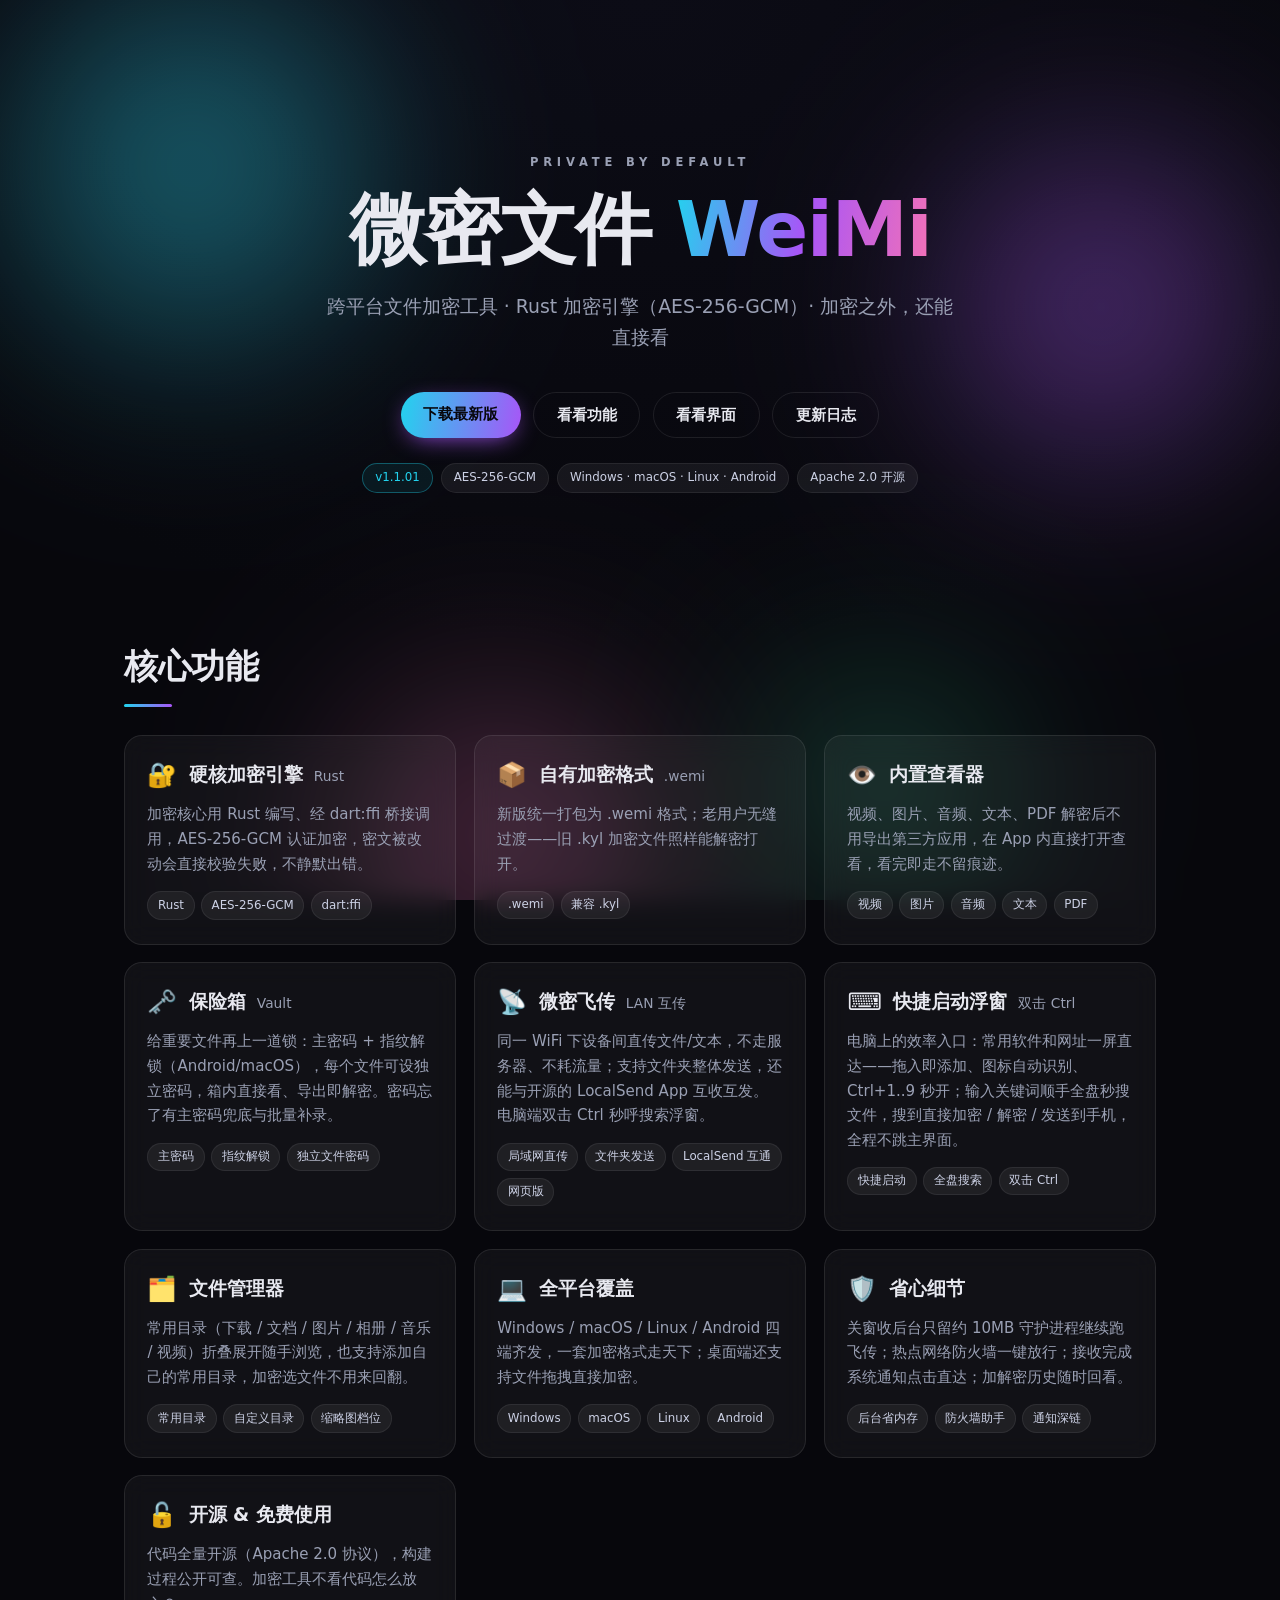
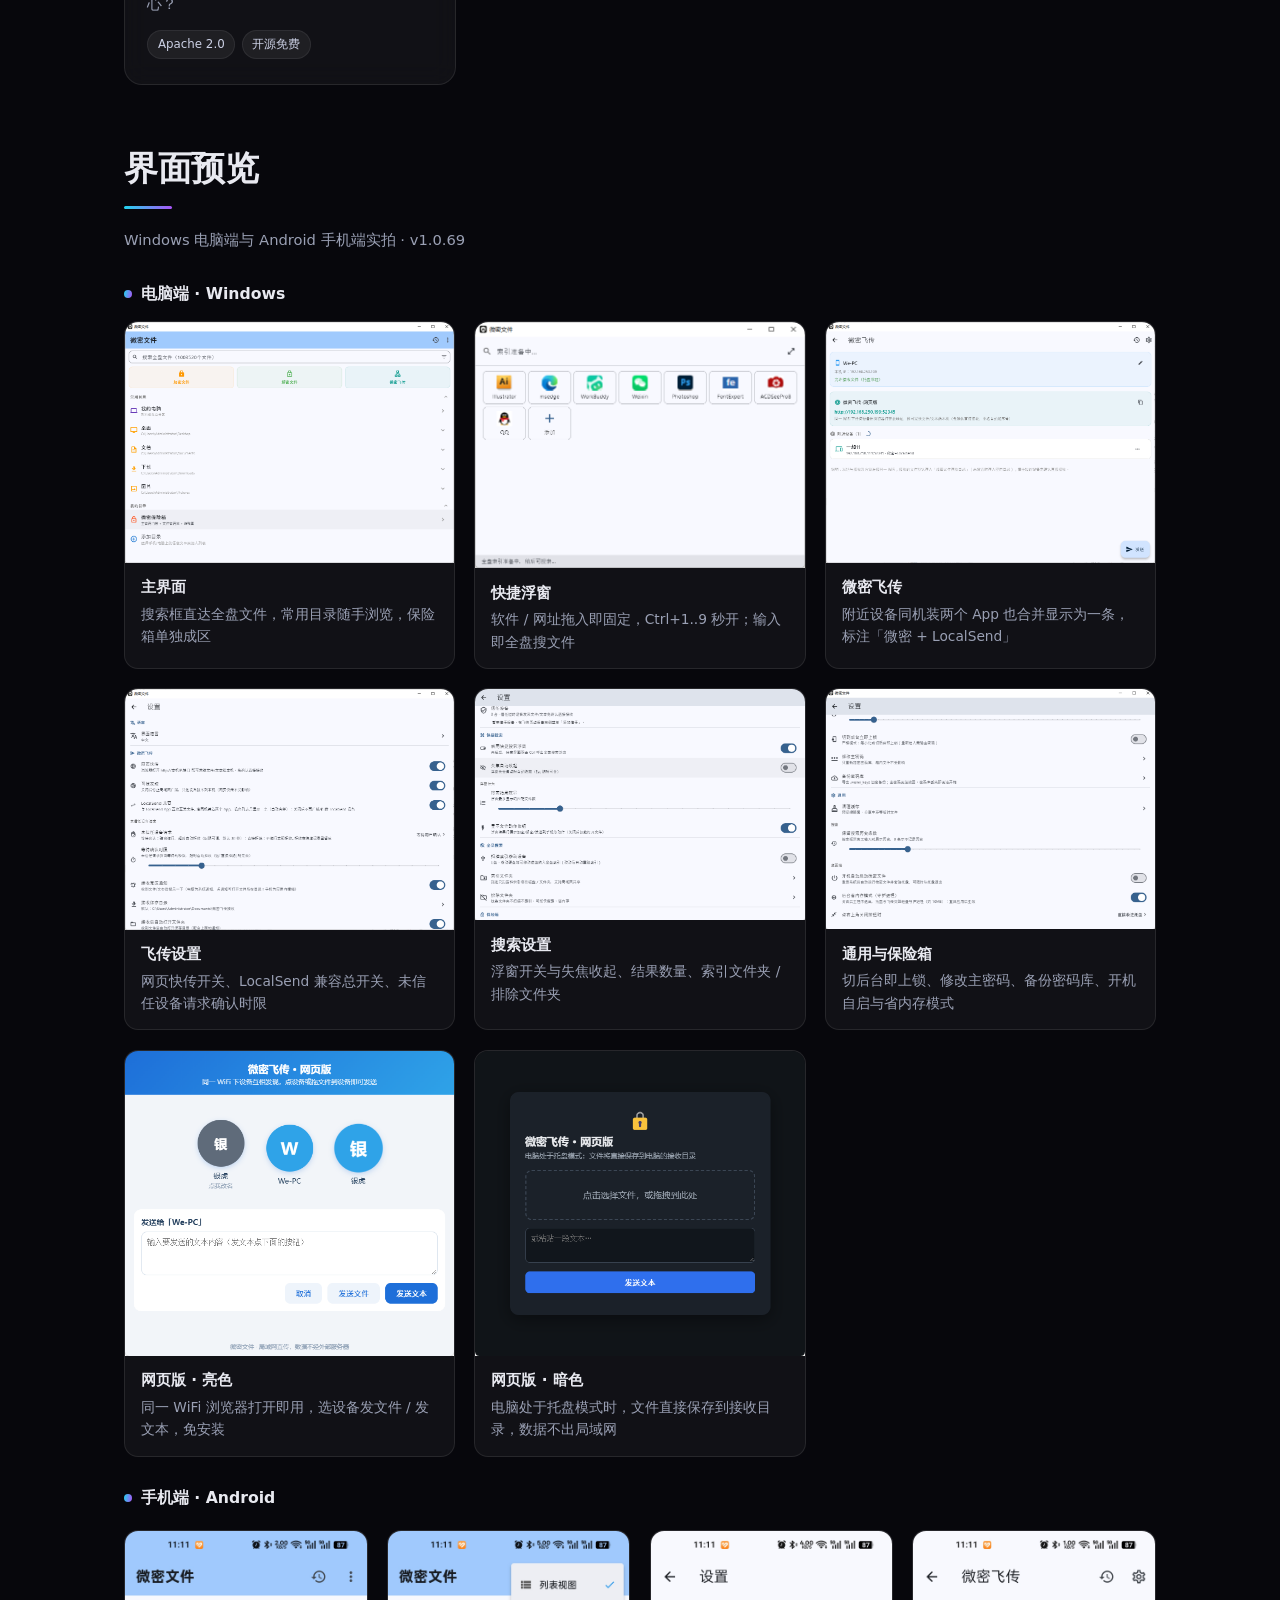
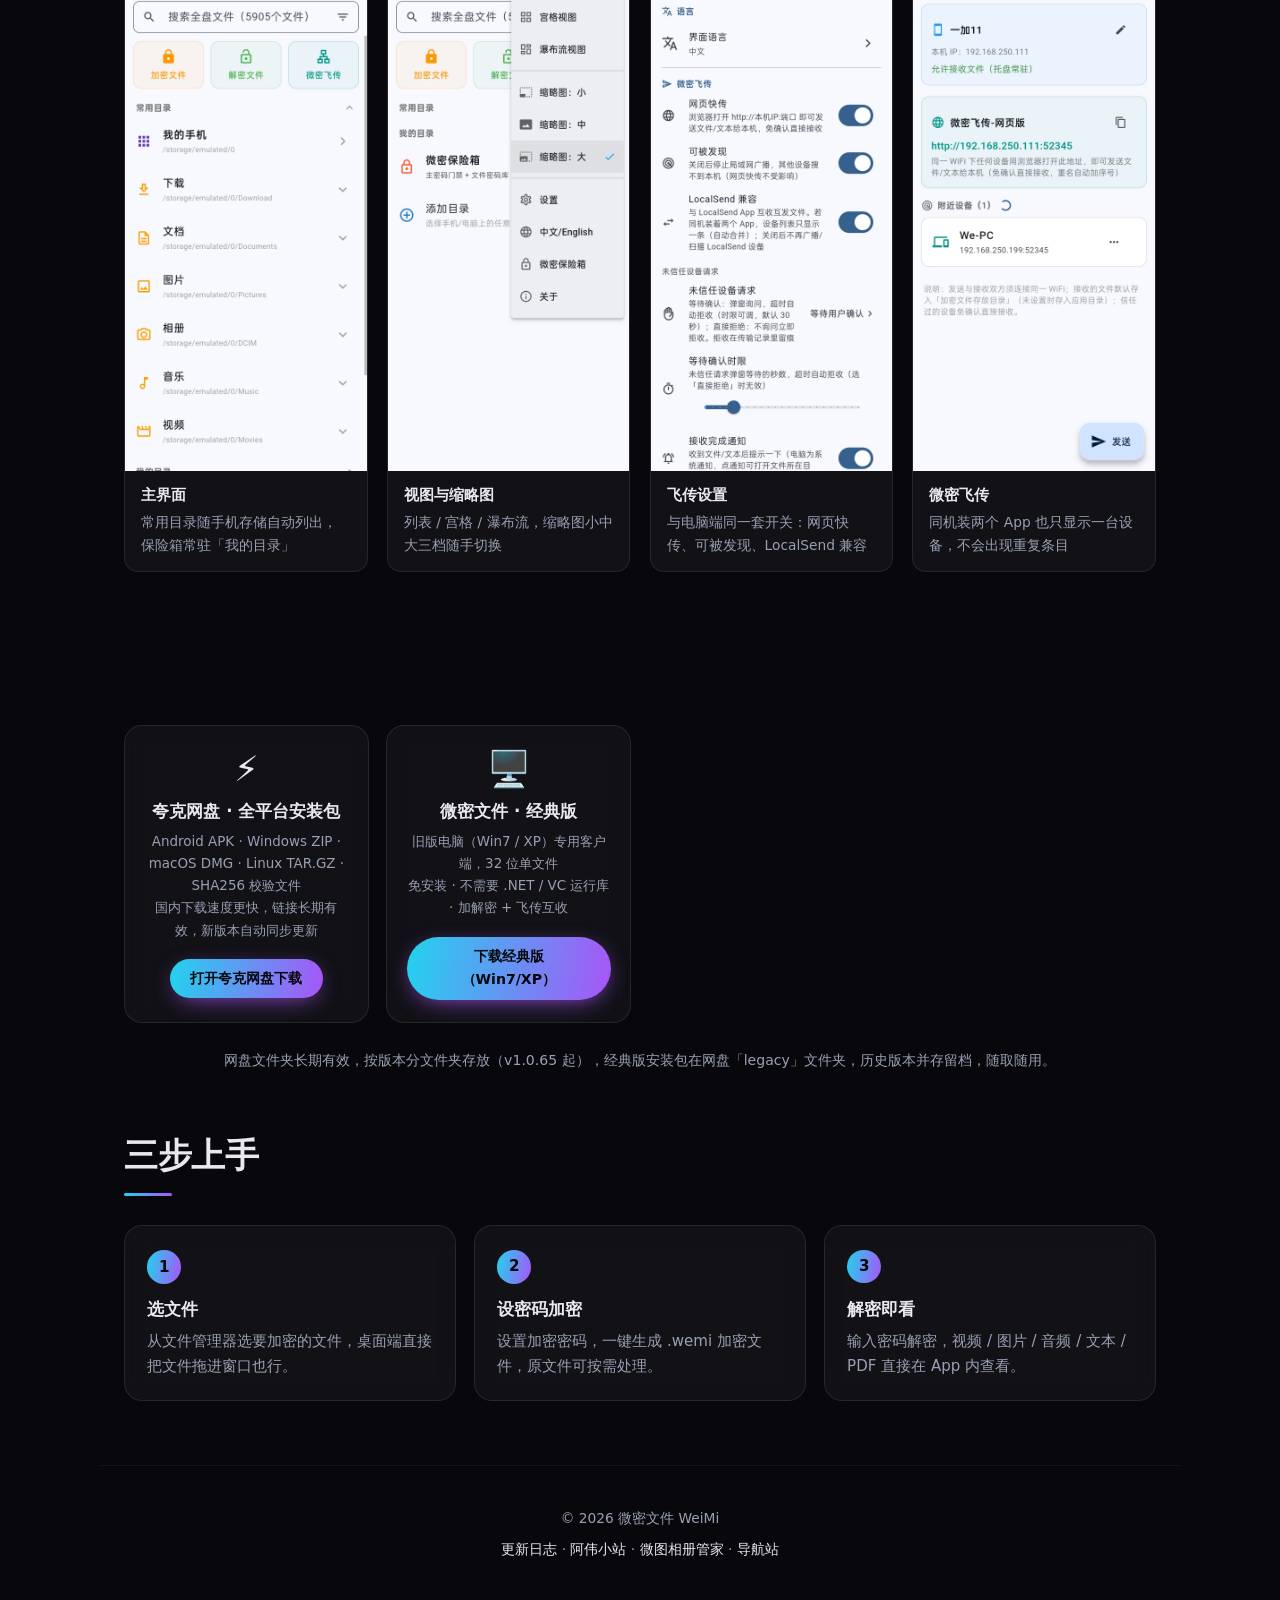
==== weimi/index.html @ 88a57e94 "weimi: v1.1.01 发布——飞传批量体验（同批只确认一次、整批只开一次目录） - index.html: 版本徽标升 v1.1.01，保留微密经典版（Win7/XP）下载卡。 - chang" ====
<!DOCTYPE html>
<html lang="zh-CN">
<head>
<meta charset="UTF-8">
<meta name="viewport" content="width=device-width, initial-scale=1.0">
<title>微密文件 · WeiMi File — 文件加密，简单可靠</title>
<meta name="description" content="微密文件（WeiMi File）：跨平台文件加密工具，Flutter + Rust 加密引擎（AES-256-GCM），支持 Windows / macOS / Linux / Android，开源免费。">
<link rel="icon" href="data:image/svg+xml,<svg xmlns='http://www.w3.org/2000/svg' viewBox='0 0 100 100'><text y='.9em' font-size='90'>🔒</text></svg>">
<style>
:root {
  --bg: #07070c;
  --fg: #e8e9f0;
  --muted: #9aa0b4;
  --accent1: #22d3ee;
  --accent2: #a855f7;
  --accent3: #f472b6;
  --card-bg: rgba(255, 255, 255, 0.045);
  --card-border: rgba(255, 255, 255, 0.09);
  --glass-blur: 12px;
  --maxw: 1080px;
}

* { box-sizing: border-box; margin: 0; padding: 0; }

html { scroll-behavior: smooth; }

body {
  font-family: -apple-system, BlinkMacSystemFont, "Segoe UI", "PingFang SC",
    "Hiragino Sans GB", "Microsoft YaHei", "Noto Sans SC", system-ui, sans-serif;
  background: var(--bg);
  color: var(--fg);
  line-height: 1.65;
  overflow-x: hidden;
  -webkit-font-smoothing: antialiased;
}

/* ===== 极光背景 ===== */
.aurora {
  position: fixed;
  inset: 0;
  z-index: -1;
  overflow: hidden;
  pointer-events: none;
  background: radial-gradient(120% 120% at 50% 0%, #0c0c16 0%, #07070c 60%);
}
.blob {
  position: absolute;
  border-radius: 50%;
  filter: blur(80px);
  opacity: 0.5;
  mix-blend-mode: screen;
  animation: float 18s ease-in-out infinite;
}
.b1 { width: 46vw; height: 46vw; left: -8vw; top: -10vw;
  background: radial-gradient(circle, var(--accent1), transparent 65%); }
.b2 { width: 40vw; height: 40vw; right: -6vw; top: 4vw;
  background: radial-gradient(circle, var(--accent2), transparent 65%); animation-delay: -4s; }
.b3 { width: 38vw; height: 38vw; left: 20vw; bottom: -14vw;
  background: radial-gradient(circle, var(--accent3), transparent 65%); animation-delay: -8s; opacity: 0.35; }
.b4 { width: 30vw; height: 30vw; right: 16vw; bottom: -6vw;
  background: radial-gradient(circle, #34d399, transparent 65%); animation-delay: -12s; opacity: 0.3; }

@keyframes float {
  0%, 100% { transform: translate(0, 0) scale(1); }
  33% { transform: translate(4vw, 3vw) scale(1.08); }
  66% { transform: translate(-3vw, -2vw) scale(0.95); }
}

/* ===== Hero ===== */
.hero {
  max-width: var(--maxw);
  margin: 0 auto;
  padding: 17vh 24px 10vh;
  text-align: center;
}
.eyebrow {
  letter-spacing: 0.42em;
  font-size: 0.72rem;
  color: var(--muted);
  margin-bottom: 1.1rem;
  font-weight: 600;
}
.name {
  font-size: clamp(2.6rem, 7.5vw, 4.8rem);
  font-weight: 800;
  letter-spacing: -0.02em;
  line-height: 1.05;
}
.grad {
  background: linear-gradient(100deg, var(--accent1), var(--accent2) 50%, var(--accent3));
  -webkit-background-clip: text;
  background-clip: text;
  color: transparent;
}
.tagline {
  margin: 1.3rem auto 0;
  max-width: 640px;
  color: var(--muted);
  font-size: clamp(1rem, 2.4vw, 1.18rem);
}
.hero-links {
  margin-top: 2.4rem;
  display: flex;
  gap: 0.8rem;
  justify-content: center;
  flex-wrap: wrap;
}
.btn {
  display: inline-block;
  padding: 0.62rem 1.4rem;
  border-radius: 999px;
  font-size: 0.92rem;
  font-weight: 600;
  text-decoration: none;
  color: #07070c;
  background: linear-gradient(100deg, var(--accent1), var(--accent2));
  transition: transform 0.18s ease, box-shadow 0.18s ease;
  box-shadow: 0 6px 24px -8px var(--accent2);
}
.btn:hover { transform: translateY(-2px); box-shadow: 0 10px 30px -8px var(--accent2); }
.btn.ghost {
  color: var(--fg);
  background: transparent;
  border: 1px solid var(--card-border);
  box-shadow: none;
}
.btn.ghost:hover { border-color: var(--accent1); background: rgba(34, 211, 238, 0.08); }

/* 版本徽标行 */
.badges {
  margin-top: 1.6rem;
  display: flex;
  gap: 0.5rem;
  justify-content: center;
  flex-wrap: wrap;
}
.badge {
  font-size: 0.74rem;
  padding: 0.24rem 0.75rem;
  border-radius: 999px;
  color: #cdd2e6;
  background: rgba(255, 255, 255, 0.06);
  border: 1px solid rgba(255, 255, 255, 0.07);
}
.badge.hl {
  color: var(--accent1);
  border-color: rgba(34, 211, 238, 0.35);
  background: rgba(34, 211, 238, 0.08);
}

/* ===== Sections ===== */
main { max-width: var(--maxw); margin: 0 auto; padding: 0 24px 4rem; }
.section-title {
  font-size: clamp(1.5rem, 4vw, 2.1rem);
  font-weight: 700;
  margin: 3.5rem 0 1.8rem;
  letter-spacing: -0.01em;
}
.section-title::after {
  content: "";
  display: block;
  width: 48px;
  height: 3px;
  margin-top: 0.6rem;
  border-radius: 3px;
  background: linear-gradient(90deg, var(--accent1), var(--accent2));
}

/* ===== 特性网格 ===== */
.grid {
  display: grid;
  grid-template-columns: repeat(auto-fill, minmax(300px, 1fr));
  gap: 1.1rem;
}
.card {
  position: relative;
  padding: 1.5rem 1.4rem 1.3rem;
  border-radius: 18px;
  background: var(--card-bg);
  border: 1px solid var(--card-border);
  backdrop-filter: blur(var(--glass-blur));
  -webkit-backdrop-filter: blur(var(--glass-blur));
  transition: transform 0.22s ease, border-color 0.22s ease, box-shadow 0.22s ease;
  overflow: hidden;
}
.card::before {
  content: "";
  position: absolute;
  inset: 0;
  border-radius: 18px;
  padding: 1px;
  pointer-events: none;
  background: linear-gradient(130deg, transparent, rgba(34, 211, 238, 0.4), transparent 60%);
  -webkit-mask: linear-gradient(#000 0 0) content-box, linear-gradient(#000 0 0);
  -webkit-mask-composite: xor;
  mask-composite: exclude;
  opacity: 0;
  transition: opacity 0.22s ease;
}
.card:hover {
  transform: translateY(-6px);
  border-color: transparent;
  box-shadow: 0 18px 50px -20px rgba(168, 85, 247, 0.55);
}
.card:hover::before { opacity: 1; }

.card-head { display: flex; align-items: center; gap: 0.7rem; margin-bottom: 0.7rem; }
.icon { font-size: 1.5rem; line-height: 1; }
.card h3 { font-size: 1.16rem; font-weight: 700; }
.card h3 .en { color: var(--muted); font-weight: 500; font-size: 0.86rem; margin-left: 0.3rem; }
.desc { color: var(--muted); font-size: 0.94rem; }
.tags { display: flex; flex-wrap: wrap; gap: 0.4rem; margin: 0.9rem 0 0.2rem; }
.tags span {
  font-size: 0.74rem;
  padding: 0.22rem 0.6rem;
  border-radius: 999px;
  color: #cdd2e6;
  background: rgba(255, 255, 255, 0.06);
  border: 1px solid rgba(255, 255, 255, 0.07);
}

/* ===== 下载区 ===== */
.dl-grid {
  display: grid;
  grid-template-columns: repeat(auto-fill, minmax(230px, 1fr));
  gap: 1.1rem;
}
.dl-card { text-align: center; padding: 1.6rem 1.2rem 1.4rem; }
.dl-card .icon { font-size: 2.2rem; display: block; margin-bottom: 0.7rem; }
.dl-card h3 { font-size: 1.05rem; margin-bottom: 0.35rem; }
.dl-card .desc { font-size: 0.84rem; margin-bottom: 1.1rem; }
.dl-card .btn { padding: 0.5rem 1.3rem; font-size: 0.88rem; }
.dl-note {
  margin-top: 1.6rem;
  text-align: center;
  color: var(--muted);
  font-size: 0.88rem;
}
.dl-note a { color: var(--accent1); text-decoration: none; }
.dl-note a:hover { color: var(--accent3); }

/* ===== 界面预览 ===== */
.shots-sub {
  color: var(--muted);
  font-size: 0.92rem;
  margin: -0.6rem 0 1.6rem;
}
.shot-grid {
  display: grid;
  grid-template-columns: repeat(auto-fill, minmax(320px, 1fr));
  gap: 1.2rem;
}
.shot {
  border-radius: 14px;
  overflow: hidden;
  background: var(--card-bg);
  border: 1px solid var(--card-border);
  transition: transform 0.22s ease, border-color 0.22s ease, box-shadow 0.22s ease;
}
.shot:hover {
  transform: translateY(-4px);
  border-color: rgba(34, 211, 238, 0.35);
  box-shadow: 0 16px 44px -18px rgba(34, 211, 238, 0.35);
}
.shot img { display: block; width: 100%; height: auto; }
.shot figcaption {
  padding: 0.78rem 1rem 0.9rem;
  font-size: 0.86rem;
  color: var(--muted);
}
.shot figcaption strong {
  display: block;
  color: var(--fg);
  font-size: 0.95rem;
  margin-bottom: 0.15rem;
}
.shot-web {
  display: grid;
  grid-template-columns: repeat(auto-fill, minmax(280px, 1fr));
  gap: 1.2rem;
  margin-top: 1.2rem;
}

.shot-phone {
  display: grid;
  grid-template-columns: repeat(auto-fill, minmax(210px, 1fr));
  gap: 1.2rem;
  margin-top: 1.2rem;
}
.shot-group-label {
  margin: 1.8rem 0 0.9rem;
  font-size: 0.98rem;
  font-weight: 700;
  color: var(--fg);
  display: flex;
  align-items: center;
  gap: 0.55rem;
}
.shot-group-label::before {
  content: "";
  width: 8px;
  height: 8px;
  border-radius: 50%;
  background: linear-gradient(100deg, var(--accent1), var(--accent2));
}

/* ===== 三步上手 ===== */
.steps {
  display: grid;
  grid-template-columns: repeat(auto-fill, minmax(280px, 1fr));
  gap: 1.1rem;
  counter-reset: step;
}
.step { position: relative; }
.step-num {
  display: inline-flex;
  align-items: center;
  justify-content: center;
  width: 2.1rem;
  height: 2.1rem;
  border-radius: 50%;
  font-weight: 700;
  font-size: 0.95rem;
  color: #07070c;
  background: linear-gradient(100deg, var(--accent1), var(--accent2));
  margin-bottom: 0.8rem;
}
.step h3 { font-size: 1.05rem; margin-bottom: 0.35rem; }

/* ===== Footer ===== */
footer {
  max-width: var(--maxw);
  margin: 0 auto;
  padding: 2.6rem 24px 3.4rem;
  text-align: center;
  color: var(--muted);
  font-size: 0.86rem;
  border-top: 1px solid rgba(255, 255, 255, 0.06);
}
.foot-links { margin-top: 0.5rem; }
.foot-links a { color: var(--fg); text-decoration: none; }
.foot-links a:hover { color: var(--accent1); }
footer a { color: var(--accent1); text-decoration: none; }
footer a:hover { color: var(--accent3); }

/* ===== 滚动揭示 ===== */
.reveal {
  opacity: 0;
  transform: translateY(22px);
  transition: opacity 0.6s ease, transform 0.6s ease;
}
.reveal.in { opacity: 1; transform: none; }

@media (prefers-reduced-motion: reduce) {
  .blob { animation: none; }
  .reveal { opacity: 1; transform: none; transition: none; }
  html { scroll-behavior: auto; }
}
</style>
</head>
<body>
  <div class="aurora" aria-hidden="true">
    <span class="blob b1"></span>
    <span class="blob b2"></span>
    <span class="blob b3"></span>
    <span class="blob b4"></span>
  </div>

  <header class="hero">
    <p class="eyebrow">PRIVATE&nbsp;BY&nbsp;DEFAULT</p>
    <h1 class="name">微密文件 <span class="grad">WeiMi</span></h1>
    <p class="tagline">跨平台文件加密工具 · Rust 加密引擎（AES-256-GCM）· 加密之外，还能直接看</p>
    <nav class="hero-links">
      <a class="btn" href="https://pan.quark.cn/s/e60186a6d3ee" target="_blank" rel="noopener">下载最新版</a>
      <a class="btn ghost" href="#features">看看功能</a>
      <a class="btn ghost" href="#screenshots">看看界面</a>
      <a class="btn ghost" href="changelog.html">更新日志</a>
    </nav>
    <div class="badges">
      <span class="badge hl">v1.1.01</span>
      <span class="badge">AES-256-GCM</span>
      <span class="badge">Windows · macOS · Linux · Android</span>
      <span class="badge">Apache 2.0 开源</span>
    </div>
  </header>

  <main>
    <section id="features">
      <h2 class="section-title reveal">核心功能</h2>
      <div class="grid">

        <article class="card reveal">
          <div class="card-head">
            <span class="icon">🔐</span>
            <h3>硬核加密引擎 <span class="en">Rust</span></h3>
          </div>
          <p class="desc">加密核心用 Rust 编写、经 dart:ffi 桥接调用，AES-256-GCM 认证加密，密文被改动会直接校验失败，不静默出错。</p>
          <div class="tags"><span>Rust</span><span>AES-256-GCM</span><span>dart:ffi</span></div>
        </article>

        <article class="card reveal">
          <div class="card-head">
            <span class="icon">📦</span>
            <h3>自有加密格式 <span class="en">.wemi</span></h3>
          </div>
          <p class="desc">新版统一打包为 .wemi 格式；老用户无缝过渡——旧 .kyl 加密文件照样能解密打开。</p>
          <div class="tags"><span>.wemi</span><span>兼容 .kyl</span></div>
        </article>

        <article class="card reveal">
          <div class="card-head">
            <span class="icon">👁️</span>
            <h3>内置查看器</h3>
          </div>
          <p class="desc">视频、图片、音频、文本、PDF 解密后不用导出第三方应用，在 App 内直接打开查看，看完即走不留痕迹。</p>
          <div class="tags"><span>视频</span><span>图片</span><span>音频</span><span>文本</span><span>PDF</span></div>
        </article>

        <article class="card reveal">
          <div class="card-head">
            <span class="icon">🗝️</span>
            <h3>保险箱 <span class="en">Vault</span></h3>
          </div>
          <p class="desc">给重要文件再上一道锁：主密码 + 指纹解锁（Android/macOS），每个文件可设独立密码，箱内直接看、导出即解密。密码忘了有主密码兜底与批量补录。</p>
          <div class="tags"><span>主密码</span><span>指纹解锁</span><span>独立文件密码</span></div>
        </article>

        <article class="card reveal">
          <div class="card-head">
            <span class="icon">📡</span>
            <h3>微密飞传 <span class="en">LAN 互传</span></h3>
          </div>
          <p class="desc">同一 WiFi 下设备间直传文件/文本，不走服务器、不耗流量；支持文件夹整体发送，还能与开源的 LocalSend App 互收互发。电脑端双击 Ctrl 秒呼搜索浮窗。</p>
          <div class="tags"><span>局域网直传</span><span>文件夹发送</span><span>LocalSend 互通</span><span>网页版</span></div>
        </article>

        <article class="card reveal">
          <div class="card-head">
            <span class="icon">⌨️</span>
            <h3>快捷启动浮窗 <span class="en">双击 Ctrl</span></h3>
          </div>
          <p class="desc">电脑上的效率入口：常用软件和网址一屏直达——拖入即添加、图标自动识别、Ctrl+1..9 秒开；输入关键词顺手全盘秒搜文件，搜到直接加密 / 解密 / 发送到手机，全程不跳主界面。</p>
          <div class="tags"><span>快捷启动</span><span>全盘搜索</span><span>双击 Ctrl</span></div>
        </article>

        <article class="card reveal">
          <div class="card-head">
            <span class="icon">🗂️</span>
            <h3>文件管理器</h3>
          </div>
          <p class="desc">常用目录（下载 / 文档 / 图片 / 相册 / 音乐 / 视频）折叠展开随手浏览，也支持添加自己的常用目录，加密选文件不用来回翻。</p>
          <div class="tags"><span>常用目录</span><span>自定义目录</span><span>缩略图档位</span></div>
        </article>

        <article class="card reveal">
          <div class="card-head">
            <span class="icon">💻</span>
            <h3>全平台覆盖</h3>
          </div>
          <p class="desc">Windows / macOS / Linux / Android 四端齐发，一套加密格式走天下；桌面端还支持文件拖拽直接加密。</p>
          <div class="tags"><span>Windows</span><span>macOS</span><span>Linux</span><span>Android</span></div>
        </article>

        <article class="card reveal">
          <div class="card-head">
            <span class="icon">🛡️</span>
            <h3>省心细节</h3>
          </div>
          <p class="desc">关窗收后台只留约 10MB 守护进程继续跑飞传；热点网络防火墙一键放行；接收完成系统通知点击直达；加解密历史随时回看。</p>
          <div class="tags"><span>后台省内存</span><span>防火墙助手</span><span>通知深链</span></div>
        </article>

        <article class="card reveal">
          <div class="card-head">
            <span class="icon">🔓</span>
            <h3>开源 &amp; 免费使用</h3>
          </div>
          <p class="desc">代码全量开源（Apache 2.0 协议），构建过程公开可查。加密工具不看代码怎么放心？</p>
          <div class="tags"><span>Apache 2.0</span><span>开源免费</span></div>
        </article>

      </div>
    </section>

    <section id="screenshots">
      <h2 class="section-title reveal">界面预览</h2>
      <p class="shots-sub reveal">Windows 电脑端与 Android 手机端实拍 · v1.0.69</p>
      <p class="shot-group-label reveal">电脑端 · Windows</p>
      <div class="shot-grid">

        <figure class="shot reveal">
          <img src="shots/main.png" alt="微密文件主界面：全盘搜索、常用目录与保险箱入口" loading="lazy">
          <figcaption><strong>主界面</strong>搜索框直达全盘文件，常用目录随手浏览，保险箱单独成区</figcaption>
        </figure>

        <figure class="shot reveal">
          <img src="shots/popup.png" alt="双击 Ctrl 呼出的快捷浮窗：常用软件与网址网格" loading="lazy">
          <figcaption><strong>快捷浮窗</strong>软件 / 网址拖入即固定，Ctrl+1..9 秒开；输入即全盘搜文件</figcaption>
        </figure>

        <figure class="shot reveal">
          <img src="shots/transfer.png" alt="微密飞传页：本机信息、网页版入口与附近设备" loading="lazy">
          <figcaption><strong>微密飞传</strong>附近设备同机装两个 App 也合并显示为一条，标注「微密 + LocalSend」</figcaption>
        </figure>

        <figure class="shot reveal">
          <img src="shots/settings-lan.png" alt="飞传设置：网页快传、可被发现、LocalSend 兼容与接收确认" loading="lazy">
          <figcaption><strong>飞传设置</strong>网页快传开关、LocalSend 兼容总开关、未信任设备请求确认时限</figcaption>
        </figure>

        <figure class="shot reveal">
          <img src="shots/settings-search.png" alt="搜索设置：快捷浮窗、失焦收起、索引与排除文件夹" loading="lazy">
          <figcaption><strong>搜索设置</strong>浮窗开关与失焦收起、结果数量、索引文件夹 / 排除文件夹</figcaption>
        </figure>

        <figure class="shot reveal">
          <img src="shots/settings-general.png" alt="通用与保险箱设置：切后台上锁、主密码、备份密码库" loading="lazy">
          <figcaption><strong>通用与保险箱</strong>切后台即上锁、修改主密码、备份密码库、开机自启与省内存模式</figcaption>
        </figure>

      </div>
      <div class="shot-web">

        <figure class="shot reveal">
          <img src="shots/web-light.png" alt="微密飞传网页版亮色界面：选择设备、发送文件或文本" loading="lazy">
          <figcaption><strong>网页版 · 亮色</strong>同一 WiFi 浏览器打开即用，选设备发文件 / 发文本，免安装</figcaption>
        </figure>

        <figure class="shot reveal">
          <img src="shots/web-dark.png" alt="微密飞传网页版暗色界面：文件直存接收目录" loading="lazy">
          <figcaption><strong>网页版 · 暗色</strong>电脑处于托盘模式时，文件直接保存到接收目录，数据不出局域网</figcaption>
        </figure>

      </div>
      <p class="shot-group-label reveal">手机端 · Android</p>
      <div class="shot-phone">

        <figure class="shot reveal">
          <img src="shots/phone-main.jpg" alt="手机端主界面：全盘搜索、常用目录与保险箱" loading="lazy">
          <figcaption><strong>主界面</strong>常用目录随手机存储自动列出，保险箱常驻「我的目录」</figcaption>
        </figure>

        <figure class="shot reveal">
          <img src="shots/phone-menu.jpg" alt="手机端右上角菜单：视图切换与缩略图档位" loading="lazy">
          <figcaption><strong>视图与缩略图</strong>列表 / 宫格 / 瀑布流，缩略图小中大三档随手切换</figcaption>
        </figure>

        <figure class="shot reveal">
          <img src="shots/phone-settings.jpg" alt="手机端飞传设置：网页快传、可被发现、LocalSend 兼容" loading="lazy">
          <figcaption><strong>飞传设置</strong>与电脑端同一套开关：网页快传、可被发现、LocalSend 兼容</figcaption>
        </figure>

        <figure class="shot reveal">
          <img src="shots/phone-transfer.jpg" alt="手机端飞传页：附近设备只显示电脑一条" loading="lazy">
          <figcaption><strong>微密飞传</strong>同机装两个 App 也只显示一台设备，不会出现重复条目</figcaption>
        </figure>

      </div>
    </section>

    <section id="download">
      <h2 class="section-title reveal">下载</h2>
      <div class="dl-grid">

        <article class="card dl-card reveal">
          <span class="icon">⚡</span>
          <h3>夸克网盘 · 全平台安装包</h3>
          <p class="desc">Android APK · Windows ZIP · macOS DMG · Linux TAR.GZ · SHA256 校验文件<br>国内下载速度更快，链接长期有效，新版本自动同步更新</p>
          <a class="btn" href="https://pan.quark.cn/s/e60186a6d3ee" target="_blank" rel="noopener">打开夸克网盘下载</a>
        </article>

        <article class="card dl-card reveal">
          <span class="icon">🖥️</span>
          <h3>微密文件 · 经典版</h3>
          <p class="desc">旧版电脑（Win7 / XP）专用客户端，32 位单文件<br>免安装 · 不需要 .NET / VC 运行库 · 加解密 + 飞传互收</p>
          <a class="btn" href="https://pan.quark.cn/s/e60186a6d3ee" target="_blank" rel="noopener">下载经典版（Win7/XP）</a>
        </article>

      </div>
      <p class="dl-note reveal">网盘文件夹长期有效，按版本分文件夹存放（v1.0.65 起），经典版安装包在网盘「legacy」文件夹，历史版本并存留档，随取随用。</p>
    </section>

    <section id="howto">
      <h2 class="section-title reveal">三步上手</h2>
      <div class="steps">

        <article class="card step reveal">
          <span class="step-num">1</span>
          <h3>选文件</h3>
          <p class="desc">从文件管理器选要加密的文件，桌面端直接把文件拖进窗口也行。</p>
        </article>

        <article class="card step reveal">
          <span class="step-num">2</span>
          <h3>设密码加密</h3>
          <p class="desc">设置加密密码，一键生成 .wemi 加密文件，原文件可按需处理。</p>
        </article>

        <article class="card step reveal">
          <span class="step-num">3</span>
          <h3>解密即看</h3>
          <p class="desc">输入密码解密，视频 / 图片 / 音频 / 文本 / PDF 直接在 App 内查看。</p>
        </article>

      </div>
    </section>
  </main>

  <footer>
    <p>© <span id="year"></span> 微密文件 WeiMi</p>
    <p class="foot-links">
      <a href="changelog.html">更新日志</a> ·
      <a href="https://weimi95.github.io/" target="_blank" rel="noopener">阿伟小站</a> ·
      <a href="https://weimi95.github.io/weitu/" target="_blank" rel="noopener">微图相册管家</a> ·
      <a href="https://weimi95.github.io/wei8/" target="_blank" rel="noopener">导航站</a>
    </p>
  </footer>

  <script>
    document.getElementById('year').textContent = new Date().getFullYear();

    const io = new IntersectionObserver((entries) => {
      entries.forEach((e) => {
        if (e.isIntersecting) {
          e.target.classList.add('in');
          io.unobserve(e.target);
        }
      });
    }, { threshold: 0.12 });

    document.querySelectorAll('.reveal').forEach((el) => io.observe(el));
  </script>
</body>
</html>
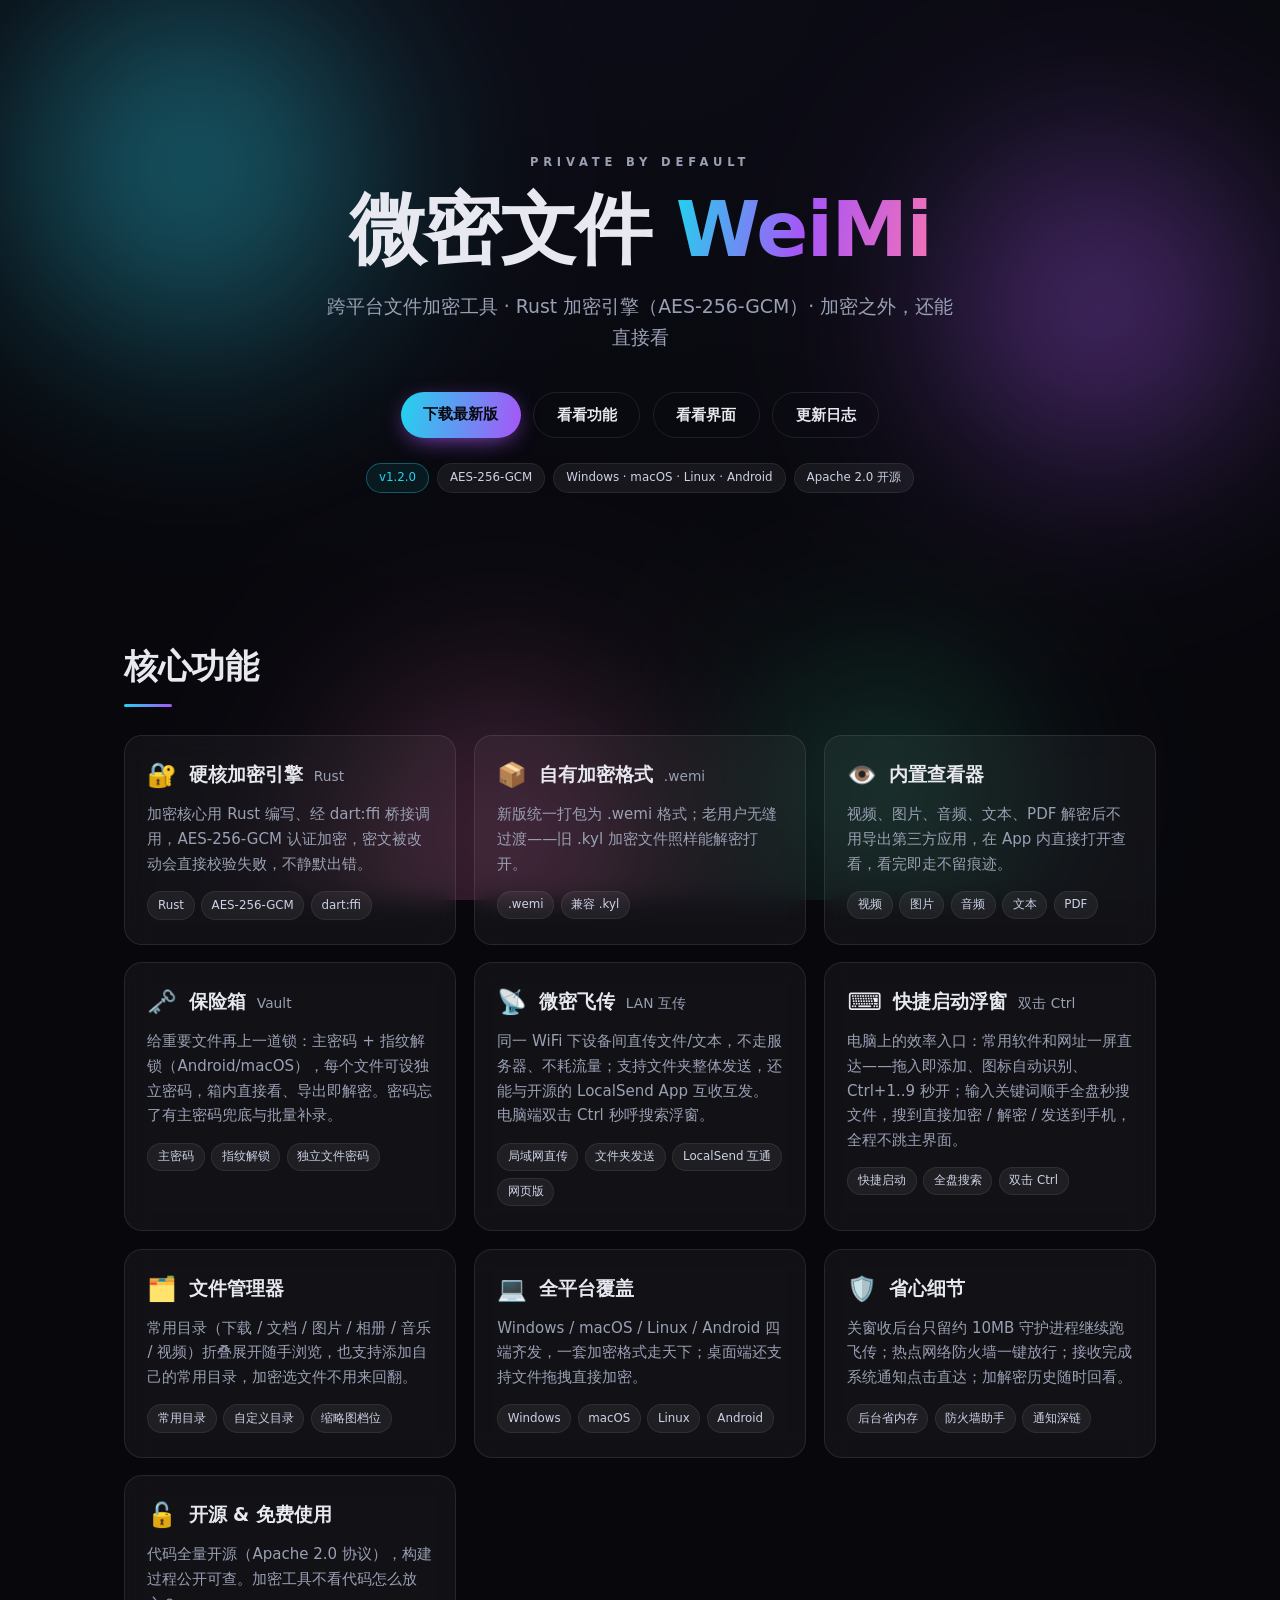
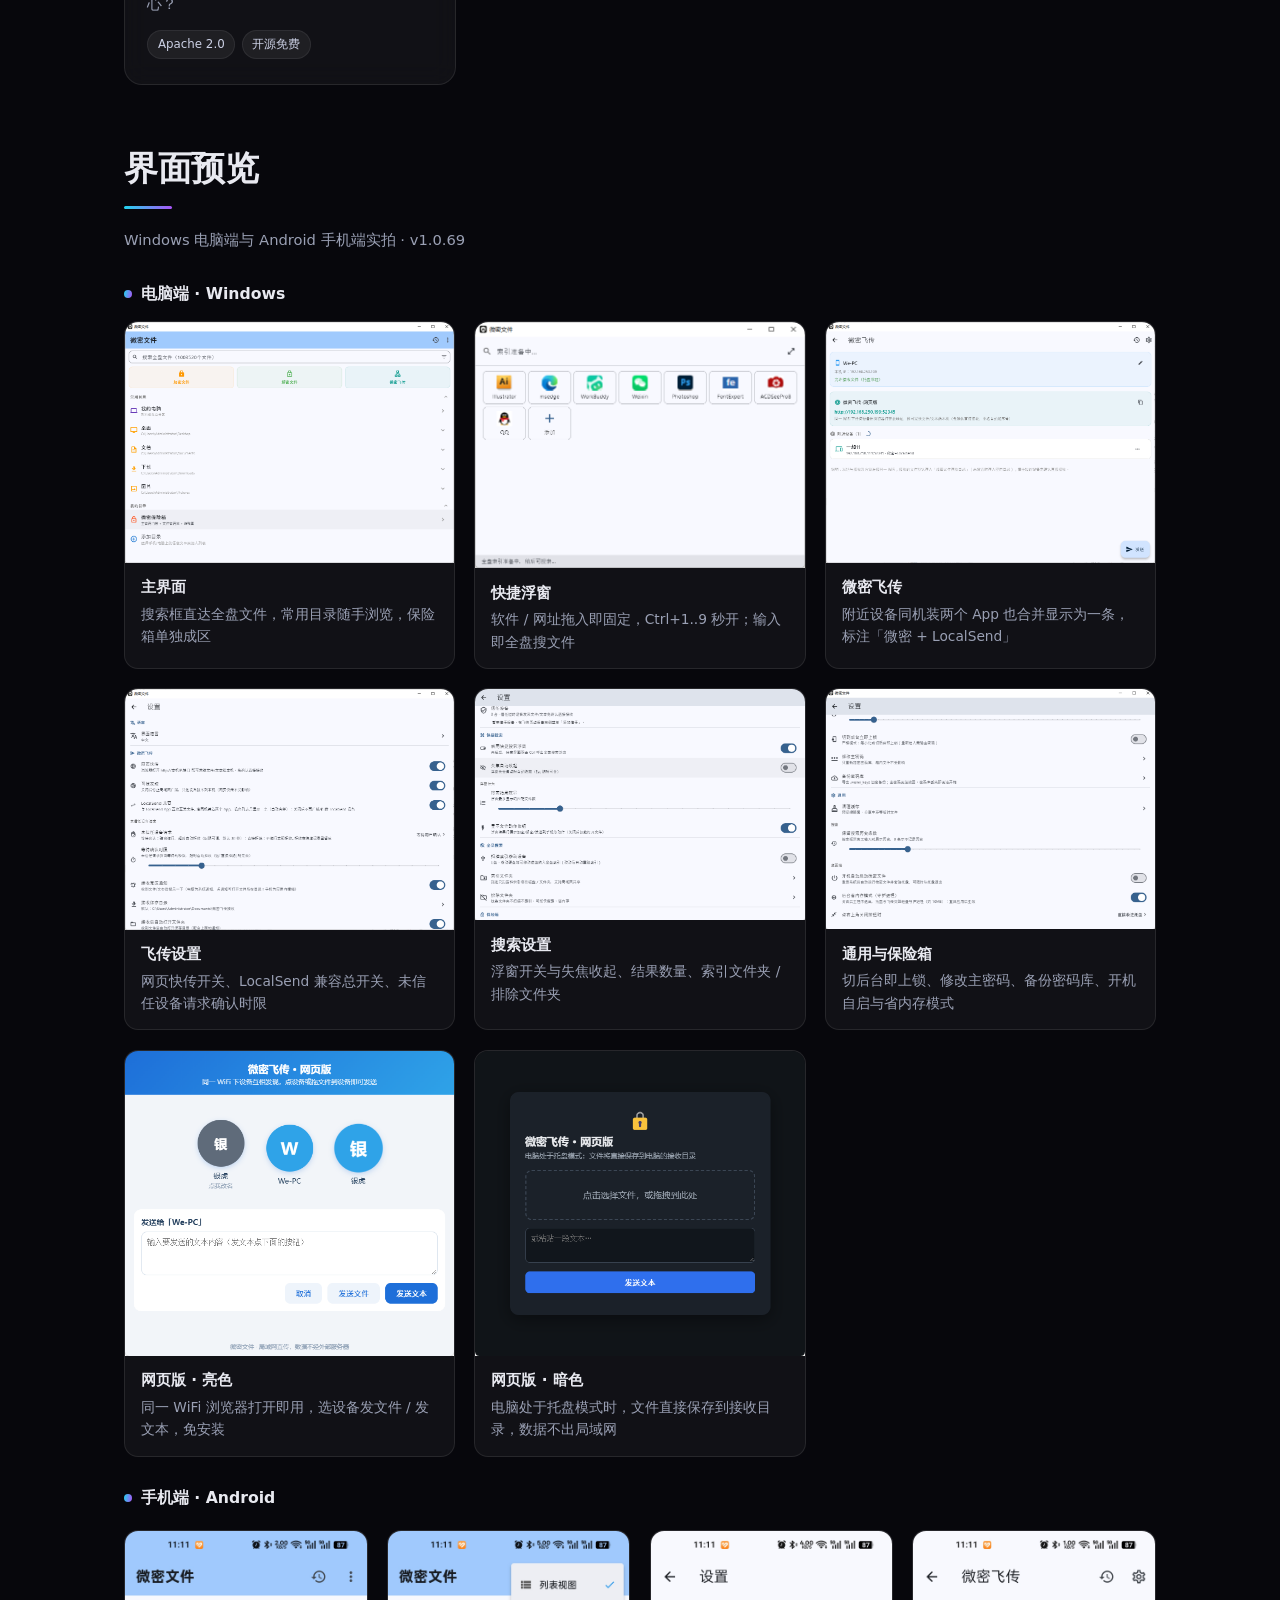
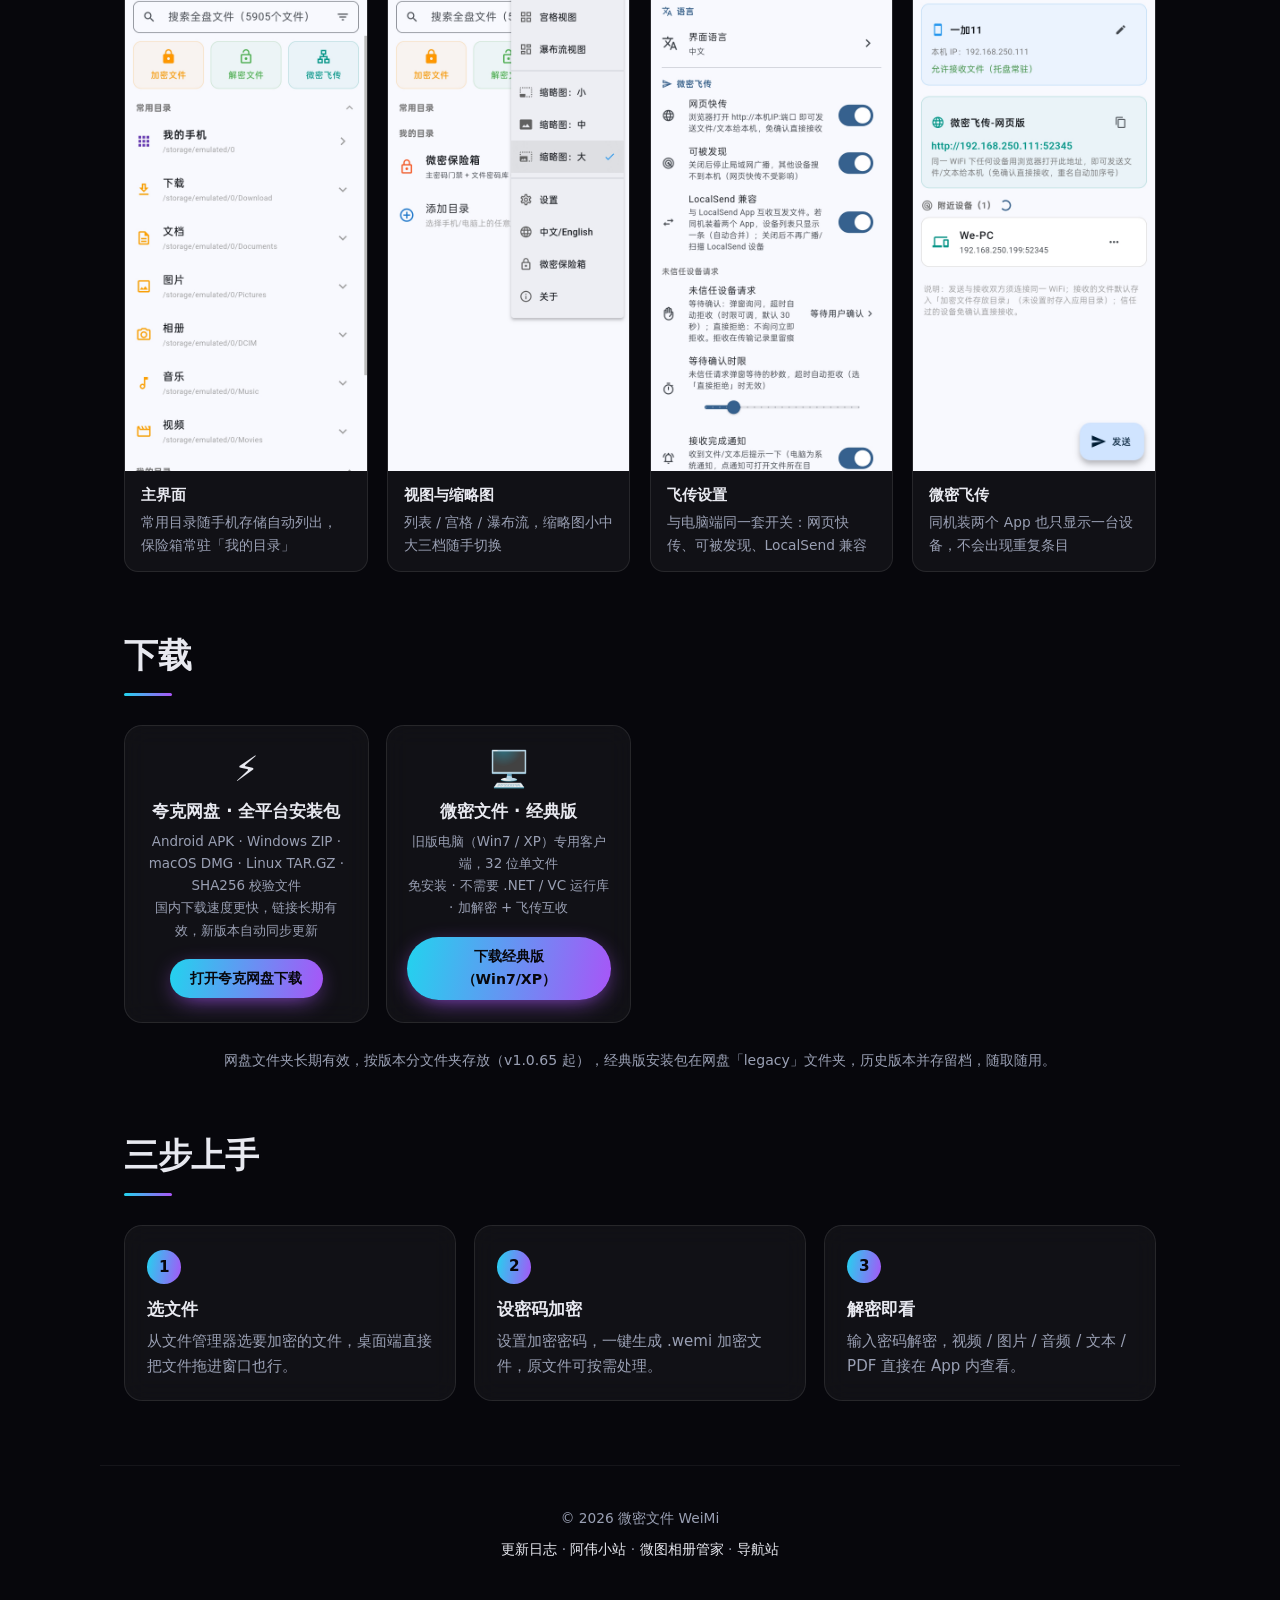
==== commit 4baed9b1: "weimi: v1.1.01 发布——飞传批量体验（同批只确认一次、整批只开一次目录） - index.html: 版本徽标升 v1.1.01，保留微密经典版（Win7/XP）下载卡。 - chang" ====
--- a/weimi/index.html
+++ b/weimi/index.html
@@ -1,634 +1,634 @@
-<!DOCTYPE html>
-<html lang="zh-CN">
-<head>
-<meta charset="UTF-8">
-<meta name="viewport" content="width=device-width, initial-scale=1.0">
-<title>微密文件 · WeiMi File — 文件加密，简单可靠</title>
-<meta name="description" content="微密文件（WeiMi File）：跨平台文件加密工具，Flutter + Rust 加密引擎（AES-256-GCM），支持 Windows / macOS / Linux / Android，开源免费。">
-<link rel="icon" href="data:image/svg+xml,<svg xmlns='http://www.w3.org/2000/svg' viewBox='0 0 100 100'><text y='.9em' font-size='90'>🔒</text></svg>">
-<style>
-:root {
-  --bg: #07070c;
-  --fg: #e8e9f0;
-  --muted: #9aa0b4;
-  --accent1: #22d3ee;
-  --accent2: #a855f7;
-  --accent3: #f472b6;
-  --card-bg: rgba(255, 255, 255, 0.045);
-  --card-border: rgba(255, 255, 255, 0.09);
-  --glass-blur: 12px;
-  --maxw: 1080px;
-}
-
-* { box-sizing: border-box; margin: 0; padding: 0; }
-
-html { scroll-behavior: smooth; }
-
-body {
-  font-family: -apple-system, BlinkMacSystemFont, "Segoe UI", "PingFang SC",
-    "Hiragino Sans GB", "Microsoft YaHei", "Noto Sans SC", system-ui, sans-serif;
-  background: var(--bg);
-  color: var(--fg);
-  line-height: 1.65;
-  overflow-x: hidden;
-  -webkit-font-smoothing: antialiased;
-}
-
-/* ===== 极光背景 ===== */
-.aurora {
-  position: fixed;
-  inset: 0;
-  z-index: -1;
-  overflow: hidden;
-  pointer-events: none;
-  background: radial-gradient(120% 120% at 50% 0%, #0c0c16 0%, #07070c 60%);
-}
-.blob {
-  position: absolute;
-  border-radius: 50%;
-  filter: blur(80px);
-  opacity: 0.5;
-  mix-blend-mode: screen;
-  animation: float 18s ease-in-out infinite;
-}
-.b1 { width: 46vw; height: 46vw; left: -8vw; top: -10vw;
-  background: radial-gradient(circle, var(--accent1), transparent 65%); }
-.b2 { width: 40vw; height: 40vw; right: -6vw; top: 4vw;
-  background: radial-gradient(circle, var(--accent2), transparent 65%); animation-delay: -4s; }
-.b3 { width: 38vw; height: 38vw; left: 20vw; bottom: -14vw;
-  background: radial-gradient(circle, var(--accent3), transparent 65%); animation-delay: -8s; opacity: 0.35; }
-.b4 { width: 30vw; height: 30vw; right: 16vw; bottom: -6vw;
-  background: radial-gradient(circle, #34d399, transparent 65%); animation-delay: -12s; opacity: 0.3; }
-
-@keyframes float {
-  0%, 100% { transform: translate(0, 0) scale(1); }
-  33% { transform: translate(4vw, 3vw) scale(1.08); }
-  66% { transform: translate(-3vw, -2vw) scale(0.95); }
-}
-
-/* ===== Hero ===== */
-.hero {
-  max-width: var(--maxw);
-  margin: 0 auto;
-  padding: 17vh 24px 10vh;
-  text-align: center;
-}
-.eyebrow {
-  letter-spacing: 0.42em;
-  font-size: 0.72rem;
-  color: var(--muted);
-  margin-bottom: 1.1rem;
-  font-weight: 600;
-}
-.name {
-  font-size: clamp(2.6rem, 7.5vw, 4.8rem);
-  font-weight: 800;
-  letter-spacing: -0.02em;
-  line-height: 1.05;
-}
-.grad {
-  background: linear-gradient(100deg, var(--accent1), var(--accent2) 50%, var(--accent3));
-  -webkit-background-clip: text;
-  background-clip: text;
-  color: transparent;
-}
-.tagline {
-  margin: 1.3rem auto 0;
-  max-width: 640px;
-  color: var(--muted);
-  font-size: clamp(1rem, 2.4vw, 1.18rem);
-}
-.hero-links {
-  margin-top: 2.4rem;
-  display: flex;
-  gap: 0.8rem;
-  justify-content: center;
-  flex-wrap: wrap;
-}
-.btn {
-  display: inline-block;
-  padding: 0.62rem 1.4rem;
-  border-radius: 999px;
-  font-size: 0.92rem;
-  font-weight: 600;
-  text-decoration: none;
-  color: #07070c;
-  background: linear-gradient(100deg, var(--accent1), var(--accent2));
-  transition: transform 0.18s ease, box-shadow 0.18s ease;
-  box-shadow: 0 6px 24px -8px var(--accent2);
-}
-.btn:hover { transform: translateY(-2px); box-shadow: 0 10px 30px -8px var(--accent2); }
-.btn.ghost {
-  color: var(--fg);
-  background: transparent;
-  border: 1px solid var(--card-border);
-  box-shadow: none;
-}
-.btn.ghost:hover { border-color: var(--accent1); background: rgba(34, 211, 238, 0.08); }
-
-/* 版本徽标行 */
-.badges {
-  margin-top: 1.6rem;
-  display: flex;
-  gap: 0.5rem;
-  justify-content: center;
-  flex-wrap: wrap;
-}
-.badge {
-  font-size: 0.74rem;
-  padding: 0.24rem 0.75rem;
-  border-radius: 999px;
-  color: #cdd2e6;
-  background: rgba(255, 255, 255, 0.06);
-  border: 1px solid rgba(255, 255, 255, 0.07);
-}
-.badge.hl {
-  color: var(--accent1);
-  border-color: rgba(34, 211, 238, 0.35);
-  background: rgba(34, 211, 238, 0.08);
-}
-
-/* ===== Sections ===== */
-main { max-width: var(--maxw); margin: 0 auto; padding: 0 24px 4rem; }
-.section-title {
-  font-size: clamp(1.5rem, 4vw, 2.1rem);
-  font-weight: 700;
-  margin: 3.5rem 0 1.8rem;
-  letter-spacing: -0.01em;
-}
-.section-title::after {
-  content: "";
-  display: block;
-  width: 48px;
-  height: 3px;
-  margin-top: 0.6rem;
-  border-radius: 3px;
-  background: linear-gradient(90deg, var(--accent1), var(--accent2));
-}
-
-/* ===== 特性网格 ===== */
-.grid {
-  display: grid;
-  grid-template-columns: repeat(auto-fill, minmax(300px, 1fr));
-  gap: 1.1rem;
-}
-.card {
-  position: relative;
-  padding: 1.5rem 1.4rem 1.3rem;
-  border-radius: 18px;
-  background: var(--card-bg);
-  border: 1px solid var(--card-border);
-  backdrop-filter: blur(var(--glass-blur));
-  -webkit-backdrop-filter: blur(var(--glass-blur));
-  transition: transform 0.22s ease, border-color 0.22s ease, box-shadow 0.22s ease;
-  overflow: hidden;
-}
-.card::before {
-  content: "";
-  position: absolute;
-  inset: 0;
-  border-radius: 18px;
-  padding: 1px;
-  pointer-events: none;
-  background: linear-gradient(130deg, transparent, rgba(34, 211, 238, 0.4), transparent 60%);
-  -webkit-mask: linear-gradient(#000 0 0) content-box, linear-gradient(#000 0 0);
-  -webkit-mask-composite: xor;
-  mask-composite: exclude;
-  opacity: 0;
-  transition: opacity 0.22s ease;
-}
-.card:hover {
-  transform: translateY(-6px);
-  border-color: transparent;
-  box-shadow: 0 18px 50px -20px rgba(168, 85, 247, 0.55);
-}
-.card:hover::before { opacity: 1; }
-
-.card-head { display: flex; align-items: center; gap: 0.7rem; margin-bottom: 0.7rem; }
-.icon { font-size: 1.5rem; line-height: 1; }
-.card h3 { font-size: 1.16rem; font-weight: 700; }
-.card h3 .en { color: var(--muted); font-weight: 500; font-size: 0.86rem; margin-left: 0.3rem; }
-.desc { color: var(--muted); font-size: 0.94rem; }
-.tags { display: flex; flex-wrap: wrap; gap: 0.4rem; margin: 0.9rem 0 0.2rem; }
-.tags span {
-  font-size: 0.74rem;
-  padding: 0.22rem 0.6rem;
-  border-radius: 999px;
-  color: #cdd2e6;
-  background: rgba(255, 255, 255, 0.06);
-  border: 1px solid rgba(255, 255, 255, 0.07);
-}
-
-/* ===== 下载区 ===== */
-.dl-grid {
-  display: grid;
-  grid-template-columns: repeat(auto-fill, minmax(230px, 1fr));
-  gap: 1.1rem;
-}
-.dl-card { text-align: center; padding: 1.6rem 1.2rem 1.4rem; }
-.dl-card .icon { font-size: 2.2rem; display: block; margin-bottom: 0.7rem; }
-.dl-card h3 { font-size: 1.05rem; margin-bottom: 0.35rem; }
-.dl-card .desc { font-size: 0.84rem; margin-bottom: 1.1rem; }
-.dl-card .btn { padding: 0.5rem 1.3rem; font-size: 0.88rem; }
-.dl-note {
-  margin-top: 1.6rem;
-  text-align: center;
-  color: var(--muted);
-  font-size: 0.88rem;
-}
-.dl-note a { color: var(--accent1); text-decoration: none; }
-.dl-note a:hover { color: var(--accent3); }
-
-/* ===== 界面预览 ===== */
-.shots-sub {
-  color: var(--muted);
-  font-size: 0.92rem;
-  margin: -0.6rem 0 1.6rem;
-}
-.shot-grid {
-  display: grid;
-  grid-template-columns: repeat(auto-fill, minmax(320px, 1fr));
-  gap: 1.2rem;
-}
-.shot {
-  border-radius: 14px;
-  overflow: hidden;
-  background: var(--card-bg);
-  border: 1px solid var(--card-border);
-  transition: transform 0.22s ease, border-color 0.22s ease, box-shadow 0.22s ease;
-}
-.shot:hover {
-  transform: translateY(-4px);
-  border-color: rgba(34, 211, 238, 0.35);
-  box-shadow: 0 16px 44px -18px rgba(34, 211, 238, 0.35);
-}
-.shot img { display: block; width: 100%; height: auto; }
-.shot figcaption {
-  padding: 0.78rem 1rem 0.9rem;
-  font-size: 0.86rem;
-  color: var(--muted);
-}
-.shot figcaption strong {
-  display: block;
-  color: var(--fg);
-  font-size: 0.95rem;
-  margin-bottom: 0.15rem;
-}
-.shot-web {
-  display: grid;
-  grid-template-columns: repeat(auto-fill, minmax(280px, 1fr));
-  gap: 1.2rem;
-  margin-top: 1.2rem;
-}
-
-.shot-phone {
-  display: grid;
-  grid-template-columns: repeat(auto-fill, minmax(210px, 1fr));
-  gap: 1.2rem;
-  margin-top: 1.2rem;
-}
-.shot-group-label {
-  margin: 1.8rem 0 0.9rem;
-  font-size: 0.98rem;
-  font-weight: 700;
-  color: var(--fg);
-  display: flex;
-  align-items: center;
-  gap: 0.55rem;
-}
-.shot-group-label::before {
-  content: "";
-  width: 8px;
-  height: 8px;
-  border-radius: 50%;
-  background: linear-gradient(100deg, var(--accent1), var(--accent2));
-}
-
-/* ===== 三步上手 ===== */
-.steps {
-  display: grid;
-  grid-template-columns: repeat(auto-fill, minmax(280px, 1fr));
-  gap: 1.1rem;
-  counter-reset: step;
-}
-.step { position: relative; }
-.step-num {
-  display: inline-flex;
-  align-items: center;
-  justify-content: center;
-  width: 2.1rem;
-  height: 2.1rem;
-  border-radius: 50%;
-  font-weight: 700;
-  font-size: 0.95rem;
-  color: #07070c;
-  background: linear-gradient(100deg, var(--accent1), var(--accent2));
-  margin-bottom: 0.8rem;
-}
-.step h3 { font-size: 1.05rem; margin-bottom: 0.35rem; }
-
-/* ===== Footer ===== */
-footer {
-  max-width: var(--maxw);
-  margin: 0 auto;
-  padding: 2.6rem 24px 3.4rem;
-  text-align: center;
-  color: var(--muted);
-  font-size: 0.86rem;
-  border-top: 1px solid rgba(255, 255, 255, 0.06);
-}
-.foot-links { margin-top: 0.5rem; }
-.foot-links a { color: var(--fg); text-decoration: none; }
-.foot-links a:hover { color: var(--accent1); }
-footer a { color: var(--accent1); text-decoration: none; }
-footer a:hover { color: var(--accent3); }
-
-/* ===== 滚动揭示 ===== */
-.reveal {
-  opacity: 0;
-  transform: translateY(22px);
-  transition: opacity 0.6s ease, transform 0.6s ease;
-}
-.reveal.in { opacity: 1; transform: none; }
-
-@media (prefers-reduced-motion: reduce) {
-  .blob { animation: none; }
-  .reveal { opacity: 1; transform: none; transition: none; }
-  html { scroll-behavior: auto; }
-}
-</style>
-</head>
-<body>
-  <div class="aurora" aria-hidden="true">
-    <span class="blob b1"></span>
-    <span class="blob b2"></span>
-    <span class="blob b3"></span>
-    <span class="blob b4"></span>
-  </div>
-
-  <header class="hero">
-    <p class="eyebrow">PRIVATE&nbsp;BY&nbsp;DEFAULT</p>
-    <h1 class="name">微密文件 <span class="grad">WeiMi</span></h1>
-    <p class="tagline">跨平台文件加密工具 · Rust 加密引擎（AES-256-GCM）· 加密之外，还能直接看</p>
-    <nav class="hero-links">
-      <a class="btn" href="https://pan.quark.cn/s/e60186a6d3ee" target="_blank" rel="noopener">下载最新版</a>
-      <a class="btn ghost" href="#features">看看功能</a>
-      <a class="btn ghost" href="#screenshots">看看界面</a>
-      <a class="btn ghost" href="changelog.html">更新日志</a>
-    </nav>
-    <div class="badges">
-      <span class="badge hl">v1.1.01</span>
-      <span class="badge">AES-256-GCM</span>
-      <span class="badge">Windows · macOS · Linux · Android</span>
-      <span class="badge">Apache 2.0 开源</span>
-    </div>
-  </header>
-
-  <main>
-    <section id="features">
-      <h2 class="section-title reveal">核心功能</h2>
-      <div class="grid">
-
-        <article class="card reveal">
-          <div class="card-head">
-            <span class="icon">🔐</span>
-            <h3>硬核加密引擎 <span class="en">Rust</span></h3>
-          </div>
-          <p class="desc">加密核心用 Rust 编写、经 dart:ffi 桥接调用，AES-256-GCM 认证加密，密文被改动会直接校验失败，不静默出错。</p>
-          <div class="tags"><span>Rust</span><span>AES-256-GCM</span><span>dart:ffi</span></div>
-        </article>
-
-        <article class="card reveal">
-          <div class="card-head">
-            <span class="icon">📦</span>
-            <h3>自有加密格式 <span class="en">.wemi</span></h3>
-          </div>
-          <p class="desc">新版统一打包为 .wemi 格式；老用户无缝过渡——旧 .kyl 加密文件照样能解密打开。</p>
-          <div class="tags"><span>.wemi</span><span>兼容 .kyl</span></div>
-        </article>
-
-        <article class="card reveal">
-          <div class="card-head">
-            <span class="icon">👁️</span>
-            <h3>内置查看器</h3>
-          </div>
-          <p class="desc">视频、图片、音频、文本、PDF 解密后不用导出第三方应用，在 App 内直接打开查看，看完即走不留痕迹。</p>
-          <div class="tags"><span>视频</span><span>图片</span><span>音频</span><span>文本</span><span>PDF</span></div>
-        </article>
-
-        <article class="card reveal">
-          <div class="card-head">
-            <span class="icon">🗝️</span>
-            <h3>保险箱 <span class="en">Vault</span></h3>
-          </div>
-          <p class="desc">给重要文件再上一道锁：主密码 + 指纹解锁（Android/macOS），每个文件可设独立密码，箱内直接看、导出即解密。密码忘了有主密码兜底与批量补录。</p>
-          <div class="tags"><span>主密码</span><span>指纹解锁</span><span>独立文件密码</span></div>
-        </article>
-
-        <article class="card reveal">
-          <div class="card-head">
-            <span class="icon">📡</span>
-            <h3>微密飞传 <span class="en">LAN 互传</span></h3>
-          </div>
-          <p class="desc">同一 WiFi 下设备间直传文件/文本，不走服务器、不耗流量；支持文件夹整体发送，还能与开源的 LocalSend App 互收互发。电脑端双击 Ctrl 秒呼搜索浮窗。</p>
-          <div class="tags"><span>局域网直传</span><span>文件夹发送</span><span>LocalSend 互通</span><span>网页版</span></div>
-        </article>
-
-        <article class="card reveal">
-          <div class="card-head">
-            <span class="icon">⌨️</span>
-            <h3>快捷启动浮窗 <span class="en">双击 Ctrl</span></h3>
-          </div>
-          <p class="desc">电脑上的效率入口：常用软件和网址一屏直达——拖入即添加、图标自动识别、Ctrl+1..9 秒开；输入关键词顺手全盘秒搜文件，搜到直接加密 / 解密 / 发送到手机，全程不跳主界面。</p>
-          <div class="tags"><span>快捷启动</span><span>全盘搜索</span><span>双击 Ctrl</span></div>
-        </article>
-
-        <article class="card reveal">
-          <div class="card-head">
-            <span class="icon">🗂️</span>
-            <h3>文件管理器</h3>
-          </div>
-          <p class="desc">常用目录（下载 / 文档 / 图片 / 相册 / 音乐 / 视频）折叠展开随手浏览，也支持添加自己的常用目录，加密选文件不用来回翻。</p>
-          <div class="tags"><span>常用目录</span><span>自定义目录</span><span>缩略图档位</span></div>
-        </article>
-
-        <article class="card reveal">
-          <div class="card-head">
-            <span class="icon">💻</span>
-            <h3>全平台覆盖</h3>
-          </div>
-          <p class="desc">Windows / macOS / Linux / Android 四端齐发，一套加密格式走天下；桌面端还支持文件拖拽直接加密。</p>
-          <div class="tags"><span>Windows</span><span>macOS</span><span>Linux</span><span>Android</span></div>
-        </article>
-
-        <article class="card reveal">
-          <div class="card-head">
-            <span class="icon">🛡️</span>
-            <h3>省心细节</h3>
-          </div>
-          <p class="desc">关窗收后台只留约 10MB 守护进程继续跑飞传；热点网络防火墙一键放行；接收完成系统通知点击直达；加解密历史随时回看。</p>
-          <div class="tags"><span>后台省内存</span><span>防火墙助手</span><span>通知深链</span></div>
-        </article>
-
-        <article class="card reveal">
-          <div class="card-head">
-            <span class="icon">🔓</span>
-            <h3>开源 &amp; 免费使用</h3>
-          </div>
-          <p class="desc">代码全量开源（Apache 2.0 协议），构建过程公开可查。加密工具不看代码怎么放心？</p>
-          <div class="tags"><span>Apache 2.0</span><span>开源免费</span></div>
-        </article>
-
-      </div>
-    </section>
-
-    <section id="screenshots">
-      <h2 class="section-title reveal">界面预览</h2>
-      <p class="shots-sub reveal">Windows 电脑端与 Android 手机端实拍 · v1.0.69</p>
-      <p class="shot-group-label reveal">电脑端 · Windows</p>
-      <div class="shot-grid">
-
-        <figure class="shot reveal">
-          <img src="shots/main.png" alt="微密文件主界面：全盘搜索、常用目录与保险箱入口" loading="lazy">
-          <figcaption><strong>主界面</strong>搜索框直达全盘文件，常用目录随手浏览，保险箱单独成区</figcaption>
-        </figure>
-
-        <figure class="shot reveal">
-          <img src="shots/popup.png" alt="双击 Ctrl 呼出的快捷浮窗：常用软件与网址网格" loading="lazy">
-          <figcaption><strong>快捷浮窗</strong>软件 / 网址拖入即固定，Ctrl+1..9 秒开；输入即全盘搜文件</figcaption>
-        </figure>
-
-        <figure class="shot reveal">
-          <img src="shots/transfer.png" alt="微密飞传页：本机信息、网页版入口与附近设备" loading="lazy">
-          <figcaption><strong>微密飞传</strong>附近设备同机装两个 App 也合并显示为一条，标注「微密 + LocalSend」</figcaption>
-        </figure>
-
-        <figure class="shot reveal">
-          <img src="shots/settings-lan.png" alt="飞传设置：网页快传、可被发现、LocalSend 兼容与接收确认" loading="lazy">
-          <figcaption><strong>飞传设置</strong>网页快传开关、LocalSend 兼容总开关、未信任设备请求确认时限</figcaption>
-        </figure>
-
-        <figure class="shot reveal">
-          <img src="shots/settings-search.png" alt="搜索设置：快捷浮窗、失焦收起、索引与排除文件夹" loading="lazy">
-          <figcaption><strong>搜索设置</strong>浮窗开关与失焦收起、结果数量、索引文件夹 / 排除文件夹</figcaption>
-        </figure>
-
-        <figure class="shot reveal">
-          <img src="shots/settings-general.png" alt="通用与保险箱设置：切后台上锁、主密码、备份密码库" loading="lazy">
-          <figcaption><strong>通用与保险箱</strong>切后台即上锁、修改主密码、备份密码库、开机自启与省内存模式</figcaption>
-        </figure>
-
-      </div>
-      <div class="shot-web">
-
-        <figure class="shot reveal">
-          <img src="shots/web-light.png" alt="微密飞传网页版亮色界面：选择设备、发送文件或文本" loading="lazy">
-          <figcaption><strong>网页版 · 亮色</strong>同一 WiFi 浏览器打开即用，选设备发文件 / 发文本，免安装</figcaption>
-        </figure>
-
-        <figure class="shot reveal">
-          <img src="shots/web-dark.png" alt="微密飞传网页版暗色界面：文件直存接收目录" loading="lazy">
-          <figcaption><strong>网页版 · 暗色</strong>电脑处于托盘模式时，文件直接保存到接收目录，数据不出局域网</figcaption>
-        </figure>
-
-      </div>
-      <p class="shot-group-label reveal">手机端 · Android</p>
-      <div class="shot-phone">
-
-        <figure class="shot reveal">
-          <img src="shots/phone-main.jpg" alt="手机端主界面：全盘搜索、常用目录与保险箱" loading="lazy">
-          <figcaption><strong>主界面</strong>常用目录随手机存储自动列出，保险箱常驻「我的目录」</figcaption>
-        </figure>
-
-        <figure class="shot reveal">
-          <img src="shots/phone-menu.jpg" alt="手机端右上角菜单：视图切换与缩略图档位" loading="lazy">
-          <figcaption><strong>视图与缩略图</strong>列表 / 宫格 / 瀑布流，缩略图小中大三档随手切换</figcaption>
-        </figure>
-
-        <figure class="shot reveal">
-          <img src="shots/phone-settings.jpg" alt="手机端飞传设置：网页快传、可被发现、LocalSend 兼容" loading="lazy">
-          <figcaption><strong>飞传设置</strong>与电脑端同一套开关：网页快传、可被发现、LocalSend 兼容</figcaption>
-        </figure>
-
-        <figure class="shot reveal">
-          <img src="shots/phone-transfer.jpg" alt="手机端飞传页：附近设备只显示电脑一条" loading="lazy">
-          <figcaption><strong>微密飞传</strong>同机装两个 App 也只显示一台设备，不会出现重复条目</figcaption>
-        </figure>
-
-      </div>
-    </section>
-
-    <section id="download">
-      <h2 class="section-title reveal">下载</h2>
-      <div class="dl-grid">
-
-        <article class="card dl-card reveal">
-          <span class="icon">⚡</span>
-          <h3>夸克网盘 · 全平台安装包</h3>
-          <p class="desc">Android APK · Windows ZIP · macOS DMG · Linux TAR.GZ · SHA256 校验文件<br>国内下载速度更快，链接长期有效，新版本自动同步更新</p>
-          <a class="btn" href="https://pan.quark.cn/s/e60186a6d3ee" target="_blank" rel="noopener">打开夸克网盘下载</a>
-        </article>
-
-        <article class="card dl-card reveal">
-          <span class="icon">🖥️</span>
-          <h3>微密文件 · 经典版</h3>
-          <p class="desc">旧版电脑（Win7 / XP）专用客户端，32 位单文件<br>免安装 · 不需要 .NET / VC 运行库 · 加解密 + 飞传互收</p>
-          <a class="btn" href="https://pan.quark.cn/s/e60186a6d3ee" target="_blank" rel="noopener">下载经典版（Win7/XP）</a>
-        </article>
-
-      </div>
-      <p class="dl-note reveal">网盘文件夹长期有效，按版本分文件夹存放（v1.0.65 起），经典版安装包在网盘「legacy」文件夹，历史版本并存留档，随取随用。</p>
-    </section>
-
-    <section id="howto">
-      <h2 class="section-title reveal">三步上手</h2>
-      <div class="steps">
-
-        <article class="card step reveal">
-          <span class="step-num">1</span>
-          <h3>选文件</h3>
-          <p class="desc">从文件管理器选要加密的文件，桌面端直接把文件拖进窗口也行。</p>
-        </article>
-
-        <article class="card step reveal">
-          <span class="step-num">2</span>
-          <h3>设密码加密</h3>
-          <p class="desc">设置加密密码，一键生成 .wemi 加密文件，原文件可按需处理。</p>
-        </article>
-
-        <article class="card step reveal">
-          <span class="step-num">3</span>
-          <h3>解密即看</h3>
-          <p class="desc">输入密码解密，视频 / 图片 / 音频 / 文本 / PDF 直接在 App 内查看。</p>
-        </article>
-
-      </div>
-    </section>
-  </main>
-
-  <footer>
-    <p>© <span id="year"></span> 微密文件 WeiMi</p>
-    <p class="foot-links">
-      <a href="changelog.html">更新日志</a> ·
-      <a href="https://weimi95.github.io/" target="_blank" rel="noopener">阿伟小站</a> ·
-      <a href="https://weimi95.github.io/weitu/" target="_blank" rel="noopener">微图相册管家</a> ·
-      <a href="https://weimi95.github.io/wei8/" target="_blank" rel="noopener">导航站</a>
-    </p>
-  </footer>
-
-  <script>
-    document.getElementById('year').textContent = new Date().getFullYear();
-
-    const io = new IntersectionObserver((entries) => {
-      entries.forEach((e) => {
-        if (e.isIntersecting) {
-          e.target.classList.add('in');
-          io.unobserve(e.target);
-        }
-      });
-    }, { threshold: 0.12 });
-
-    document.querySelectorAll('.reveal').forEach((el) => io.observe(el));
-  </script>
-</body>
-</html>
+<!DOCTYPE html>
+<html lang="zh-CN">
+<head>
+<meta charset="UTF-8">
+<meta name="viewport" content="width=device-width, initial-scale=1.0">
+<title>微密文件 · WeiMi File — 文件加密，简单可靠</title>
+<meta name="description" content="微密文件（WeiMi File）：跨平台文件加密工具，Flutter + Rust 加密引擎（AES-256-GCM），支持 Windows / macOS / Linux / Android，开源免费。">
+<link rel="icon" href="data:image/svg+xml,<svg xmlns='http://www.w3.org/2000/svg' viewBox='0 0 100 100'><text y='.9em' font-size='90'>🔒</text></svg>">
+<style>
+:root {
+  --bg: #07070c;
+  --fg: #e8e9f0;
+  --muted: #9aa0b4;
+  --accent1: #22d3ee;
+  --accent2: #a855f7;
+  --accent3: #f472b6;
+  --card-bg: rgba(255, 255, 255, 0.045);
+  --card-border: rgba(255, 255, 255, 0.09);
+  --glass-blur: 12px;
+  --maxw: 1080px;
+}
+
+* { box-sizing: border-box; margin: 0; padding: 0; }
+
+html { scroll-behavior: smooth; }
+
+body {
+  font-family: -apple-system, BlinkMacSystemFont, "Segoe UI", "PingFang SC",
+    "Hiragino Sans GB", "Microsoft YaHei", "Noto Sans SC", system-ui, sans-serif;
+  background: var(--bg);
+  color: var(--fg);
+  line-height: 1.65;
+  overflow-x: hidden;
+  -webkit-font-smoothing: antialiased;
+}
+
+/* ===== 极光背景 ===== */
+.aurora {
+  position: fixed;
+  inset: 0;
+  z-index: -1;
+  overflow: hidden;
+  pointer-events: none;
+  background: radial-gradient(120% 120% at 50% 0%, #0c0c16 0%, #07070c 60%);
+}
+.blob {
+  position: absolute;
+  border-radius: 50%;
+  filter: blur(80px);
+  opacity: 0.5;
+  mix-blend-mode: screen;
+  animation: float 18s ease-in-out infinite;
+}
+.b1 { width: 46vw; height: 46vw; left: -8vw; top: -10vw;
+  background: radial-gradient(circle, var(--accent1), transparent 65%); }
+.b2 { width: 40vw; height: 40vw; right: -6vw; top: 4vw;
+  background: radial-gradient(circle, var(--accent2), transparent 65%); animation-delay: -4s; }
+.b3 { width: 38vw; height: 38vw; left: 20vw; bottom: -14vw;
+  background: radial-gradient(circle, var(--accent3), transparent 65%); animation-delay: -8s; opacity: 0.35; }
+.b4 { width: 30vw; height: 30vw; right: 16vw; bottom: -6vw;
+  background: radial-gradient(circle, #34d399, transparent 65%); animation-delay: -12s; opacity: 0.3; }
+
+@keyframes float {
+  0%, 100% { transform: translate(0, 0) scale(1); }
+  33% { transform: translate(4vw, 3vw) scale(1.08); }
+  66% { transform: translate(-3vw, -2vw) scale(0.95); }
+}
+
+/* ===== Hero ===== */
+.hero {
+  max-width: var(--maxw);
+  margin: 0 auto;
+  padding: 17vh 24px 10vh;
+  text-align: center;
+}
+.eyebrow {
+  letter-spacing: 0.42em;
+  font-size: 0.72rem;
+  color: var(--muted);
+  margin-bottom: 1.1rem;
+  font-weight: 600;
+}
+.name {
+  font-size: clamp(2.6rem, 7.5vw, 4.8rem);
+  font-weight: 800;
+  letter-spacing: -0.02em;
+  line-height: 1.05;
+}
+.grad {
+  background: linear-gradient(100deg, var(--accent1), var(--accent2) 50%, var(--accent3));
+  -webkit-background-clip: text;
+  background-clip: text;
+  color: transparent;
+}
+.tagline {
+  margin: 1.3rem auto 0;
+  max-width: 640px;
+  color: var(--muted);
+  font-size: clamp(1rem, 2.4vw, 1.18rem);
+}
+.hero-links {
+  margin-top: 2.4rem;
+  display: flex;
+  gap: 0.8rem;
+  justify-content: center;
+  flex-wrap: wrap;
+}
+.btn {
+  display: inline-block;
+  padding: 0.62rem 1.4rem;
+  border-radius: 999px;
+  font-size: 0.92rem;
+  font-weight: 600;
+  text-decoration: none;
+  color: #07070c;
+  background: linear-gradient(100deg, var(--accent1), var(--accent2));
+  transition: transform 0.18s ease, box-shadow 0.18s ease;
+  box-shadow: 0 6px 24px -8px var(--accent2);
+}
+.btn:hover { transform: translateY(-2px); box-shadow: 0 10px 30px -8px var(--accent2); }
+.btn.ghost {
+  color: var(--fg);
+  background: transparent;
+  border: 1px solid var(--card-border);
+  box-shadow: none;
+}
+.btn.ghost:hover { border-color: var(--accent1); background: rgba(34, 211, 238, 0.08); }
+
+/* 版本徽标行 */
+.badges {
+  margin-top: 1.6rem;
+  display: flex;
+  gap: 0.5rem;
+  justify-content: center;
+  flex-wrap: wrap;
+}
+.badge {
+  font-size: 0.74rem;
+  padding: 0.24rem 0.75rem;
+  border-radius: 999px;
+  color: #cdd2e6;
+  background: rgba(255, 255, 255, 0.06);
+  border: 1px solid rgba(255, 255, 255, 0.07);
+}
+.badge.hl {
+  color: var(--accent1);
+  border-color: rgba(34, 211, 238, 0.35);
+  background: rgba(34, 211, 238, 0.08);
+}
+
+/* ===== Sections ===== */
+main { max-width: var(--maxw); margin: 0 auto; padding: 0 24px 4rem; }
+.section-title {
+  font-size: clamp(1.5rem, 4vw, 2.1rem);
+  font-weight: 700;
+  margin: 3.5rem 0 1.8rem;
+  letter-spacing: -0.01em;
+}
+.section-title::after {
+  content: "";
+  display: block;
+  width: 48px;
+  height: 3px;
+  margin-top: 0.6rem;
+  border-radius: 3px;
+  background: linear-gradient(90deg, var(--accent1), var(--accent2));
+}
+
+/* ===== 特性网格 ===== */
+.grid {
+  display: grid;
+  grid-template-columns: repeat(auto-fill, minmax(300px, 1fr));
+  gap: 1.1rem;
+}
+.card {
+  position: relative;
+  padding: 1.5rem 1.4rem 1.3rem;
+  border-radius: 18px;
+  background: var(--card-bg);
+  border: 1px solid var(--card-border);
+  backdrop-filter: blur(var(--glass-blur));
+  -webkit-backdrop-filter: blur(var(--glass-blur));
+  transition: transform 0.22s ease, border-color 0.22s ease, box-shadow 0.22s ease;
+  overflow: hidden;
+}
+.card::before {
+  content: "";
+  position: absolute;
+  inset: 0;
+  border-radius: 18px;
+  padding: 1px;
+  pointer-events: none;
+  background: linear-gradient(130deg, transparent, rgba(34, 211, 238, 0.4), transparent 60%);
+  -webkit-mask: linear-gradient(#000 0 0) content-box, linear-gradient(#000 0 0);
+  -webkit-mask-composite: xor;
+  mask-composite: exclude;
+  opacity: 0;
+  transition: opacity 0.22s ease;
+}
+.card:hover {
+  transform: translateY(-6px);
+  border-color: transparent;
+  box-shadow: 0 18px 50px -20px rgba(168, 85, 247, 0.55);
+}
+.card:hover::before { opacity: 1; }
+
+.card-head { display: flex; align-items: center; gap: 0.7rem; margin-bottom: 0.7rem; }
+.icon { font-size: 1.5rem; line-height: 1; }
+.card h3 { font-size: 1.16rem; font-weight: 700; }
+.card h3 .en { color: var(--muted); font-weight: 500; font-size: 0.86rem; margin-left: 0.3rem; }
+.desc { color: var(--muted); font-size: 0.94rem; }
+.tags { display: flex; flex-wrap: wrap; gap: 0.4rem; margin: 0.9rem 0 0.2rem; }
+.tags span {
+  font-size: 0.74rem;
+  padding: 0.22rem 0.6rem;
+  border-radius: 999px;
+  color: #cdd2e6;
+  background: rgba(255, 255, 255, 0.06);
+  border: 1px solid rgba(255, 255, 255, 0.07);
+}
+
+/* ===== 下载区 ===== */
+.dl-grid {
+  display: grid;
+  grid-template-columns: repeat(auto-fill, minmax(230px, 1fr));
+  gap: 1.1rem;
+}
+.dl-card { text-align: center; padding: 1.6rem 1.2rem 1.4rem; }
+.dl-card .icon { font-size: 2.2rem; display: block; margin-bottom: 0.7rem; }
+.dl-card h3 { font-size: 1.05rem; margin-bottom: 0.35rem; }
+.dl-card .desc { font-size: 0.84rem; margin-bottom: 1.1rem; }
+.dl-card .btn { padding: 0.5rem 1.3rem; font-size: 0.88rem; }
+.dl-note {
+  margin-top: 1.6rem;
+  text-align: center;
+  color: var(--muted);
+  font-size: 0.88rem;
+}
+.dl-note a { color: var(--accent1); text-decoration: none; }
+.dl-note a:hover { color: var(--accent3); }
+
+/* ===== 界面预览 ===== */
+.shots-sub {
+  color: var(--muted);
+  font-size: 0.92rem;
+  margin: -0.6rem 0 1.6rem;
+}
+.shot-grid {
+  display: grid;
+  grid-template-columns: repeat(auto-fill, minmax(320px, 1fr));
+  gap: 1.2rem;
+}
+.shot {
+  border-radius: 14px;
+  overflow: hidden;
+  background: var(--card-bg);
+  border: 1px solid var(--card-border);
+  transition: transform 0.22s ease, border-color 0.22s ease, box-shadow 0.22s ease;
+}
+.shot:hover {
+  transform: translateY(-4px);
+  border-color: rgba(34, 211, 238, 0.35);
+  box-shadow: 0 16px 44px -18px rgba(34, 211, 238, 0.35);
+}
+.shot img { display: block; width: 100%; height: auto; }
+.shot figcaption {
+  padding: 0.78rem 1rem 0.9rem;
+  font-size: 0.86rem;
+  color: var(--muted);
+}
+.shot figcaption strong {
+  display: block;
+  color: var(--fg);
+  font-size: 0.95rem;
+  margin-bottom: 0.15rem;
+}
+.shot-web {
+  display: grid;
+  grid-template-columns: repeat(auto-fill, minmax(280px, 1fr));
+  gap: 1.2rem;
+  margin-top: 1.2rem;
+}
+
+.shot-phone {
+  display: grid;
+  grid-template-columns: repeat(auto-fill, minmax(210px, 1fr));
+  gap: 1.2rem;
+  margin-top: 1.2rem;
+}
+.shot-group-label {
+  margin: 1.8rem 0 0.9rem;
+  font-size: 0.98rem;
+  font-weight: 700;
+  color: var(--fg);
+  display: flex;
+  align-items: center;
+  gap: 0.55rem;
+}
+.shot-group-label::before {
+  content: "";
+  width: 8px;
+  height: 8px;
+  border-radius: 50%;
+  background: linear-gradient(100deg, var(--accent1), var(--accent2));
+}
+
+/* ===== 三步上手 ===== */
+.steps {
+  display: grid;
+  grid-template-columns: repeat(auto-fill, minmax(280px, 1fr));
+  gap: 1.1rem;
+  counter-reset: step;
+}
+.step { position: relative; }
+.step-num {
+  display: inline-flex;
+  align-items: center;
+  justify-content: center;
+  width: 2.1rem;
+  height: 2.1rem;
+  border-radius: 50%;
+  font-weight: 700;
+  font-size: 0.95rem;
+  color: #07070c;
+  background: linear-gradient(100deg, var(--accent1), var(--accent2));
+  margin-bottom: 0.8rem;
+}
+.step h3 { font-size: 1.05rem; margin-bottom: 0.35rem; }
+
+/* ===== Footer ===== */
+footer {
+  max-width: var(--maxw);
+  margin: 0 auto;
+  padding: 2.6rem 24px 3.4rem;
+  text-align: center;
+  color: var(--muted);
+  font-size: 0.86rem;
+  border-top: 1px solid rgba(255, 255, 255, 0.06);
+}
+.foot-links { margin-top: 0.5rem; }
+.foot-links a { color: var(--fg); text-decoration: none; }
+.foot-links a:hover { color: var(--accent1); }
+footer a { color: var(--accent1); text-decoration: none; }
+footer a:hover { color: var(--accent3); }
+
+/* ===== 滚动揭示 ===== */
+.reveal {
+  opacity: 0;
+  transform: translateY(22px);
+  transition: opacity 0.6s ease, transform 0.6s ease;
+}
+.reveal.in { opacity: 1; transform: none; }
+
+@media (prefers-reduced-motion: reduce) {
+  .blob { animation: none; }
+  .reveal { opacity: 1; transform: none; transition: none; }
+  html { scroll-behavior: auto; }
+}
+</style>
+</head>
+<body>
+  <div class="aurora" aria-hidden="true">
+    <span class="blob b1"></span>
+    <span class="blob b2"></span>
+    <span class="blob b3"></span>
+    <span class="blob b4"></span>
+  </div>
+
+  <header class="hero">
+    <p class="eyebrow">PRIVATE&nbsp;BY&nbsp;DEFAULT</p>
+    <h1 class="name">微密文件 <span class="grad">WeiMi</span></h1>
+    <p class="tagline">跨平台文件加密工具 · Rust 加密引擎（AES-256-GCM）· 加密之外，还能直接看</p>
+    <nav class="hero-links">
+      <a class="btn" href="https://pan.quark.cn/s/e60186a6d3ee" target="_blank" rel="noopener">下载最新版</a>
+      <a class="btn ghost" href="#features">看看功能</a>
+      <a class="btn ghost" href="#screenshots">看看界面</a>
+      <a class="btn ghost" href="changelog.html">更新日志</a>
+    </nav>
+    <div class="badges">
+      <span class="badge hl">v1.2.0</span>
+      <span class="badge">AES-256-GCM</span>
+      <span class="badge">Windows · macOS · Linux · Android</span>
+      <span class="badge">Apache 2.0 开源</span>
+    </div>
+  </header>
+
+  <main>
+    <section id="features">
+      <h2 class="section-title reveal">核心功能</h2>
+      <div class="grid">
+
+        <article class="card reveal">
+          <div class="card-head">
+            <span class="icon">🔐</span>
+            <h3>硬核加密引擎 <span class="en">Rust</span></h3>
+          </div>
+          <p class="desc">加密核心用 Rust 编写、经 dart:ffi 桥接调用，AES-256-GCM 认证加密，密文被改动会直接校验失败，不静默出错。</p>
+          <div class="tags"><span>Rust</span><span>AES-256-GCM</span><span>dart:ffi</span></div>
+        </article>
+
+        <article class="card reveal">
+          <div class="card-head">
+            <span class="icon">📦</span>
+            <h3>自有加密格式 <span class="en">.wemi</span></h3>
+          </div>
+          <p class="desc">新版统一打包为 .wemi 格式；老用户无缝过渡——旧 .kyl 加密文件照样能解密打开。</p>
+          <div class="tags"><span>.wemi</span><span>兼容 .kyl</span></div>
+        </article>
+
+        <article class="card reveal">
+          <div class="card-head">
+            <span class="icon">👁️</span>
+            <h3>内置查看器</h3>
+          </div>
+          <p class="desc">视频、图片、音频、文本、PDF 解密后不用导出第三方应用，在 App 内直接打开查看，看完即走不留痕迹。</p>
+          <div class="tags"><span>视频</span><span>图片</span><span>音频</span><span>文本</span><span>PDF</span></div>
+        </article>
+
+        <article class="card reveal">
+          <div class="card-head">
+            <span class="icon">🗝️</span>
+            <h3>保险箱 <span class="en">Vault</span></h3>
+          </div>
+          <p class="desc">给重要文件再上一道锁：主密码 + 指纹解锁（Android/macOS），每个文件可设独立密码，箱内直接看、导出即解密。密码忘了有主密码兜底与批量补录。</p>
+          <div class="tags"><span>主密码</span><span>指纹解锁</span><span>独立文件密码</span></div>
+        </article>
+
+        <article class="card reveal">
+          <div class="card-head">
+            <span class="icon">📡</span>
+            <h3>微密飞传 <span class="en">LAN 互传</span></h3>
+          </div>
+          <p class="desc">同一 WiFi 下设备间直传文件/文本，不走服务器、不耗流量；支持文件夹整体发送，还能与开源的 LocalSend App 互收互发。电脑端双击 Ctrl 秒呼搜索浮窗。</p>
+          <div class="tags"><span>局域网直传</span><span>文件夹发送</span><span>LocalSend 互通</span><span>网页版</span></div>
+        </article>
+
+        <article class="card reveal">
+          <div class="card-head">
+            <span class="icon">⌨️</span>
+            <h3>快捷启动浮窗 <span class="en">双击 Ctrl</span></h3>
+          </div>
+          <p class="desc">电脑上的效率入口：常用软件和网址一屏直达——拖入即添加、图标自动识别、Ctrl+1..9 秒开；输入关键词顺手全盘秒搜文件，搜到直接加密 / 解密 / 发送到手机，全程不跳主界面。</p>
+          <div class="tags"><span>快捷启动</span><span>全盘搜索</span><span>双击 Ctrl</span></div>
+        </article>
+
+        <article class="card reveal">
+          <div class="card-head">
+            <span class="icon">🗂️</span>
+            <h3>文件管理器</h3>
+          </div>
+          <p class="desc">常用目录（下载 / 文档 / 图片 / 相册 / 音乐 / 视频）折叠展开随手浏览，也支持添加自己的常用目录，加密选文件不用来回翻。</p>
+          <div class="tags"><span>常用目录</span><span>自定义目录</span><span>缩略图档位</span></div>
+        </article>
+
+        <article class="card reveal">
+          <div class="card-head">
+            <span class="icon">💻</span>
+            <h3>全平台覆盖</h3>
+          </div>
+          <p class="desc">Windows / macOS / Linux / Android 四端齐发，一套加密格式走天下；桌面端还支持文件拖拽直接加密。</p>
+          <div class="tags"><span>Windows</span><span>macOS</span><span>Linux</span><span>Android</span></div>
+        </article>
+
+        <article class="card reveal">
+          <div class="card-head">
+            <span class="icon">🛡️</span>
+            <h3>省心细节</h3>
+          </div>
+          <p class="desc">关窗收后台只留约 10MB 守护进程继续跑飞传；热点网络防火墙一键放行；接收完成系统通知点击直达；加解密历史随时回看。</p>
+          <div class="tags"><span>后台省内存</span><span>防火墙助手</span><span>通知深链</span></div>
+        </article>
+
+        <article class="card reveal">
+          <div class="card-head">
+            <span class="icon">🔓</span>
+            <h3>开源 &amp; 免费使用</h3>
+          </div>
+          <p class="desc">代码全量开源（Apache 2.0 协议），构建过程公开可查。加密工具不看代码怎么放心？</p>
+          <div class="tags"><span>Apache 2.0</span><span>开源免费</span></div>
+        </article>
+
+      </div>
+    </section>
+
+    <section id="screenshots">
+      <h2 class="section-title reveal">界面预览</h2>
+      <p class="shots-sub reveal">Windows 电脑端与 Android 手机端实拍 · v1.0.69</p>
+      <p class="shot-group-label reveal">电脑端 · Windows</p>
+      <div class="shot-grid">
+
+        <figure class="shot reveal">
+          <img src="shots/main.png" alt="微密文件主界面：全盘搜索、常用目录与保险箱入口" loading="lazy">
+          <figcaption><strong>主界面</strong>搜索框直达全盘文件，常用目录随手浏览，保险箱单独成区</figcaption>
+        </figure>
+
+        <figure class="shot reveal">
+          <img src="shots/popup.png" alt="双击 Ctrl 呼出的快捷浮窗：常用软件与网址网格" loading="lazy">
+          <figcaption><strong>快捷浮窗</strong>软件 / 网址拖入即固定，Ctrl+1..9 秒开；输入即全盘搜文件</figcaption>
+        </figure>
+
+        <figure class="shot reveal">
+          <img src="shots/transfer.png" alt="微密飞传页：本机信息、网页版入口与附近设备" loading="lazy">
+          <figcaption><strong>微密飞传</strong>附近设备同机装两个 App 也合并显示为一条，标注「微密 + LocalSend」</figcaption>
+        </figure>
+
+        <figure class="shot reveal">
+          <img src="shots/settings-lan.png" alt="飞传设置：网页快传、可被发现、LocalSend 兼容与接收确认" loading="lazy">
+          <figcaption><strong>飞传设置</strong>网页快传开关、LocalSend 兼容总开关、未信任设备请求确认时限</figcaption>
+        </figure>
+
+        <figure class="shot reveal">
+          <img src="shots/settings-search.png" alt="搜索设置：快捷浮窗、失焦收起、索引与排除文件夹" loading="lazy">
+          <figcaption><strong>搜索设置</strong>浮窗开关与失焦收起、结果数量、索引文件夹 / 排除文件夹</figcaption>
+        </figure>
+
+        <figure class="shot reveal">
+          <img src="shots/settings-general.png" alt="通用与保险箱设置：切后台上锁、主密码、备份密码库" loading="lazy">
+          <figcaption><strong>通用与保险箱</strong>切后台即上锁、修改主密码、备份密码库、开机自启与省内存模式</figcaption>
+        </figure>
+
+      </div>
+      <div class="shot-web">
+
+        <figure class="shot reveal">
+          <img src="shots/web-light.png" alt="微密飞传网页版亮色界面：选择设备、发送文件或文本" loading="lazy">
+          <figcaption><strong>网页版 · 亮色</strong>同一 WiFi 浏览器打开即用，选设备发文件 / 发文本，免安装</figcaption>
+        </figure>
+
+        <figure class="shot reveal">
+          <img src="shots/web-dark.png" alt="微密飞传网页版暗色界面：文件直存接收目录" loading="lazy">
+          <figcaption><strong>网页版 · 暗色</strong>电脑处于托盘模式时，文件直接保存到接收目录，数据不出局域网</figcaption>
+        </figure>
+
+      </div>
+      <p class="shot-group-label reveal">手机端 · Android</p>
+      <div class="shot-phone">
+
+        <figure class="shot reveal">
+          <img src="shots/phone-main.jpg" alt="手机端主界面：全盘搜索、常用目录与保险箱" loading="lazy">
+          <figcaption><strong>主界面</strong>常用目录随手机存储自动列出，保险箱常驻「我的目录」</figcaption>
+        </figure>
+
+        <figure class="shot reveal">
+          <img src="shots/phone-menu.jpg" alt="手机端右上角菜单：视图切换与缩略图档位" loading="lazy">
+          <figcaption><strong>视图与缩略图</strong>列表 / 宫格 / 瀑布流，缩略图小中大三档随手切换</figcaption>
+        </figure>
+
+        <figure class="shot reveal">
+          <img src="shots/phone-settings.jpg" alt="手机端飞传设置：网页快传、可被发现、LocalSend 兼容" loading="lazy">
+          <figcaption><strong>飞传设置</strong>与电脑端同一套开关：网页快传、可被发现、LocalSend 兼容</figcaption>
+        </figure>
+
+        <figure class="shot reveal">
+          <img src="shots/phone-transfer.jpg" alt="手机端飞传页：附近设备只显示电脑一条" loading="lazy">
+          <figcaption><strong>微密飞传</strong>同机装两个 App 也只显示一台设备，不会出现重复条目</figcaption>
+        </figure>
+
+      </div>
+    </section>
+
+    <section id="download">
+      <h2 class="section-title reveal">下载</h2>
+      <div class="dl-grid">
+
+        <article class="card dl-card reveal">
+          <span class="icon">⚡</span>
+          <h3>夸克网盘 · 全平台安装包</h3>
+          <p class="desc">Android APK · Windows ZIP · macOS DMG · Linux TAR.GZ · SHA256 校验文件<br>国内下载速度更快，链接长期有效，新版本自动同步更新</p>
+          <a class="btn" href="https://pan.quark.cn/s/e60186a6d3ee" target="_blank" rel="noopener">打开夸克网盘下载</a>
+        </article>
+
+        <article class="card dl-card reveal">
+          <span class="icon">🖥️</span>
+          <h3>微密文件 · 经典版</h3>
+          <p class="desc">旧版电脑（Win7 / XP）专用客户端，32 位单文件<br>免安装 · 不需要 .NET / VC 运行库 · 加解密 + 飞传互收</p>
+          <a class="btn" href="https://pan.quark.cn/s/e60186a6d3ee" target="_blank" rel="noopener">下载经典版（Win7/XP）</a>
+        </article>
+
+      </div>
+      <p class="dl-note reveal">网盘文件夹长期有效，按版本分文件夹存放（v1.0.65 起），经典版安装包在网盘「legacy」文件夹，历史版本并存留档，随取随用。</p>
+    </section>
+
+    <section id="howto">
+      <h2 class="section-title reveal">三步上手</h2>
+      <div class="steps">
+
+        <article class="card step reveal">
+          <span class="step-num">1</span>
+          <h3>选文件</h3>
+          <p class="desc">从文件管理器选要加密的文件，桌面端直接把文件拖进窗口也行。</p>
+        </article>
+
+        <article class="card step reveal">
+          <span class="step-num">2</span>
+          <h3>设密码加密</h3>
+          <p class="desc">设置加密密码，一键生成 .wemi 加密文件，原文件可按需处理。</p>
+        </article>
+
+        <article class="card step reveal">
+          <span class="step-num">3</span>
+          <h3>解密即看</h3>
+          <p class="desc">输入密码解密，视频 / 图片 / 音频 / 文本 / PDF 直接在 App 内查看。</p>
+        </article>
+
+      </div>
+    </section>
+  </main>
+
+  <footer>
+    <p>© <span id="year"></span> 微密文件 WeiMi</p>
+    <p class="foot-links">
+      <a href="changelog.html">更新日志</a> ·
+      <a href="https://weimi95.github.io/" target="_blank" rel="noopener">阿伟小站</a> ·
+      <a href="https://weimi95.github.io/weitu/" target="_blank" rel="noopener">微图相册管家</a> ·
+      <a href="https://weimi95.github.io/wei8/" target="_blank" rel="noopener">导航站</a>
+    </p>
+  </footer>
+
+  <script>
+    document.getElementById('year').textContent = new Date().getFullYear();
+
+    const io = new IntersectionObserver((entries) => {
+      entries.forEach((e) => {
+        if (e.isIntersecting) {
+          e.target.classList.add('in');
+          io.unobserve(e.target);
+        }
+      });
+    }, { threshold: 0.12 });
+
+    document.querySelectorAll('.reveal').forEach((el) => io.observe(el));
+  </script>
+</body>
+</html>
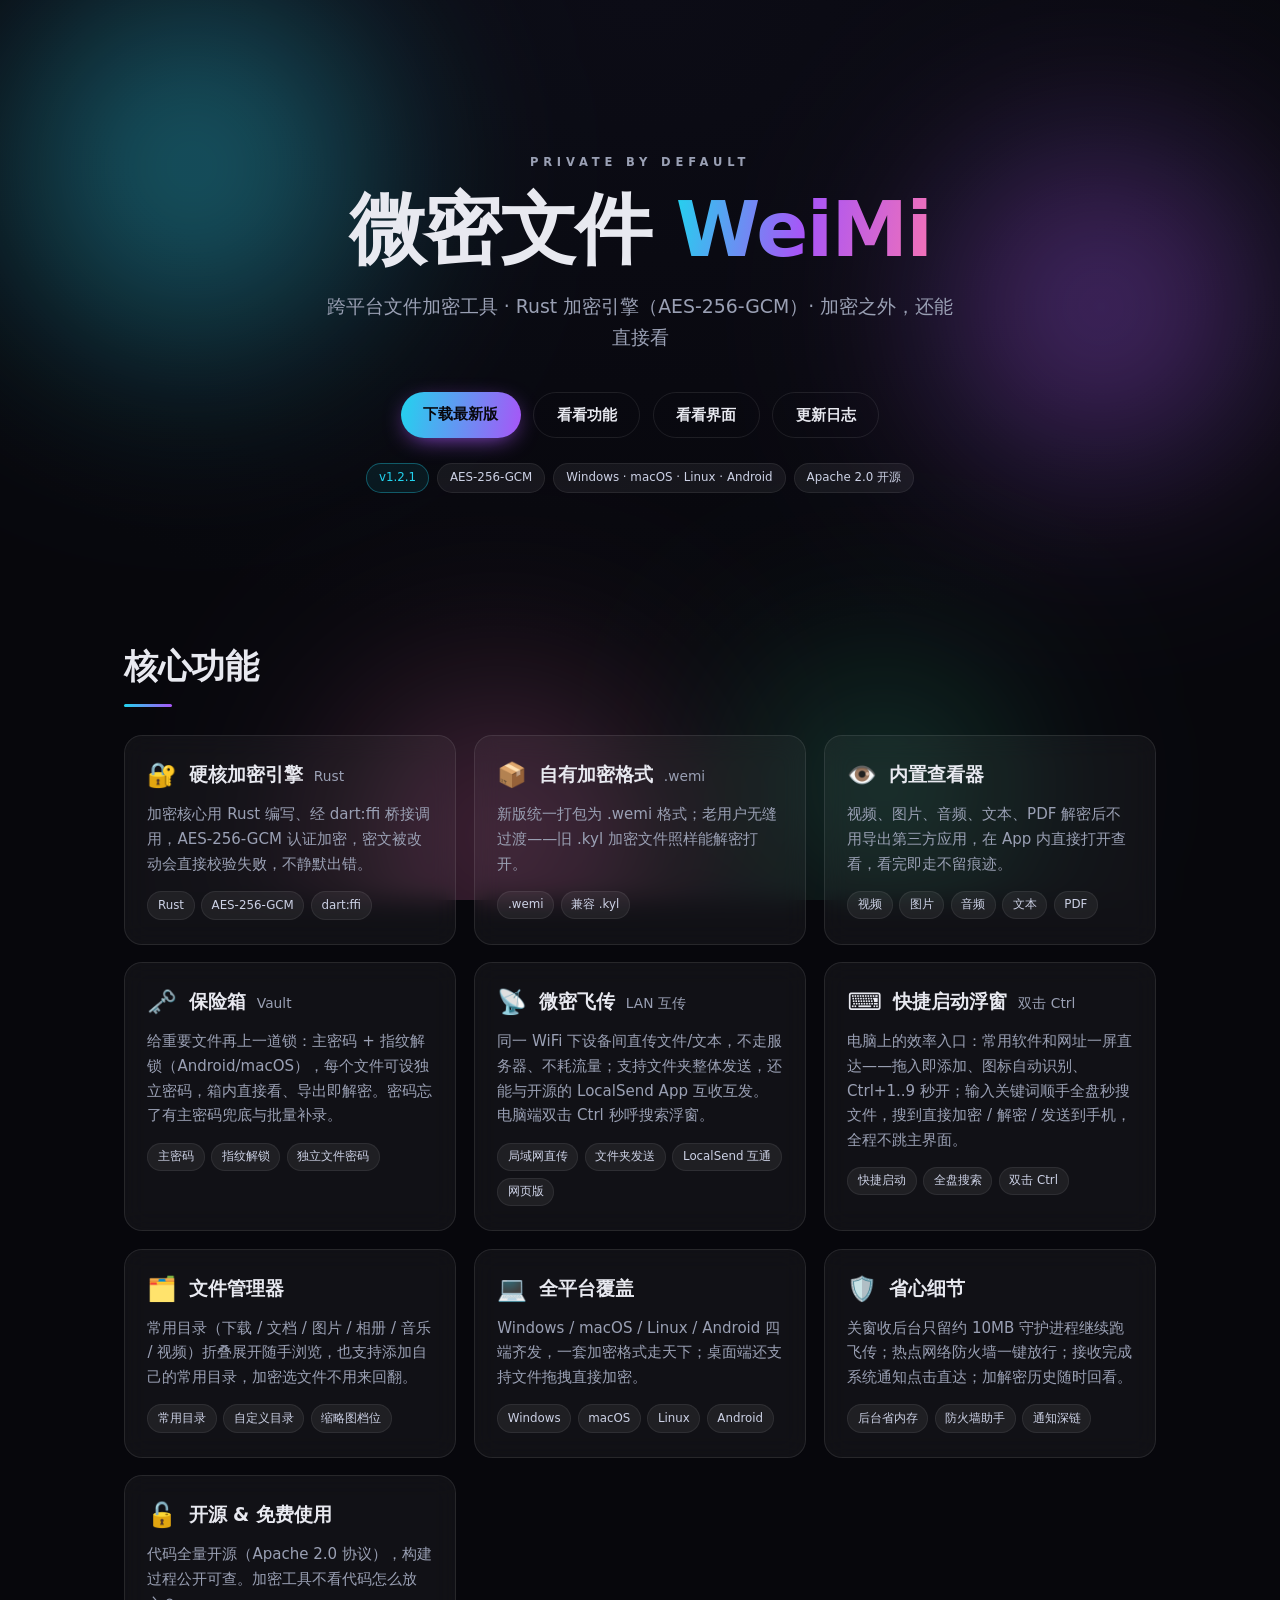
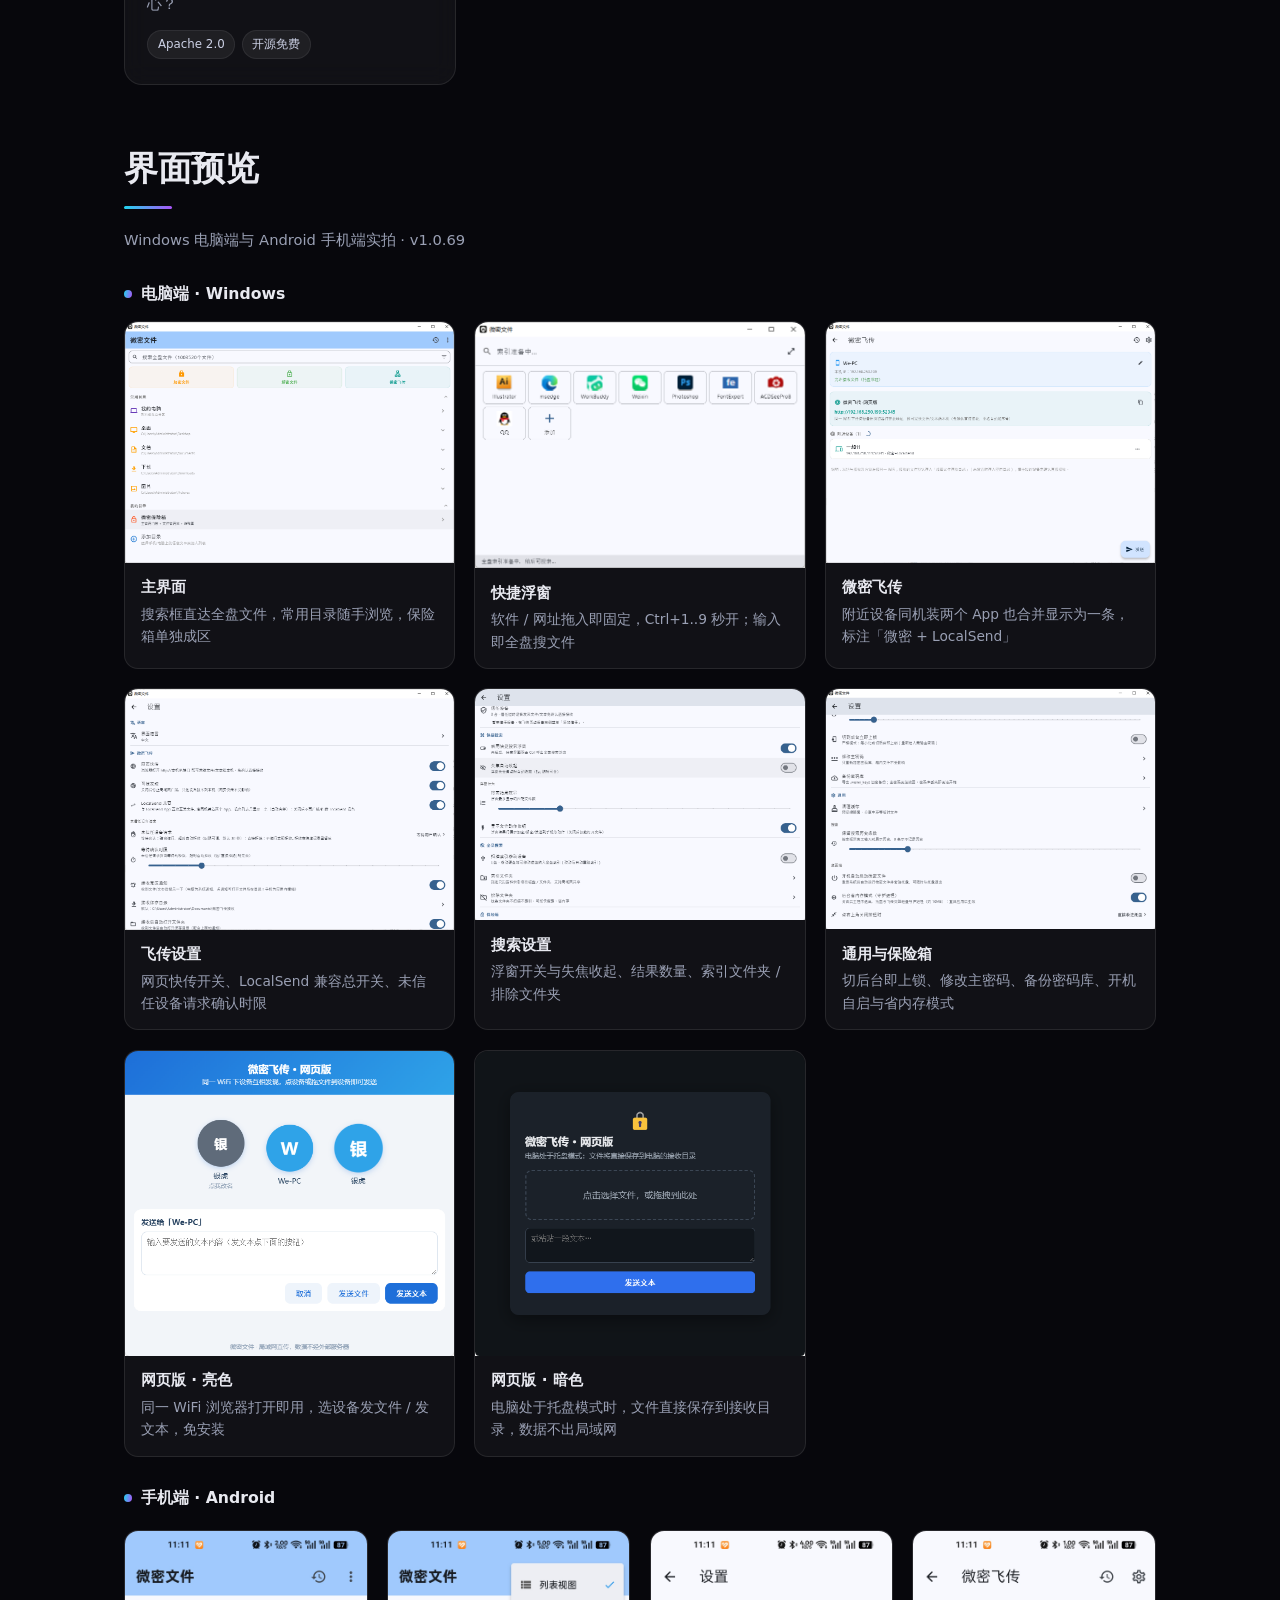
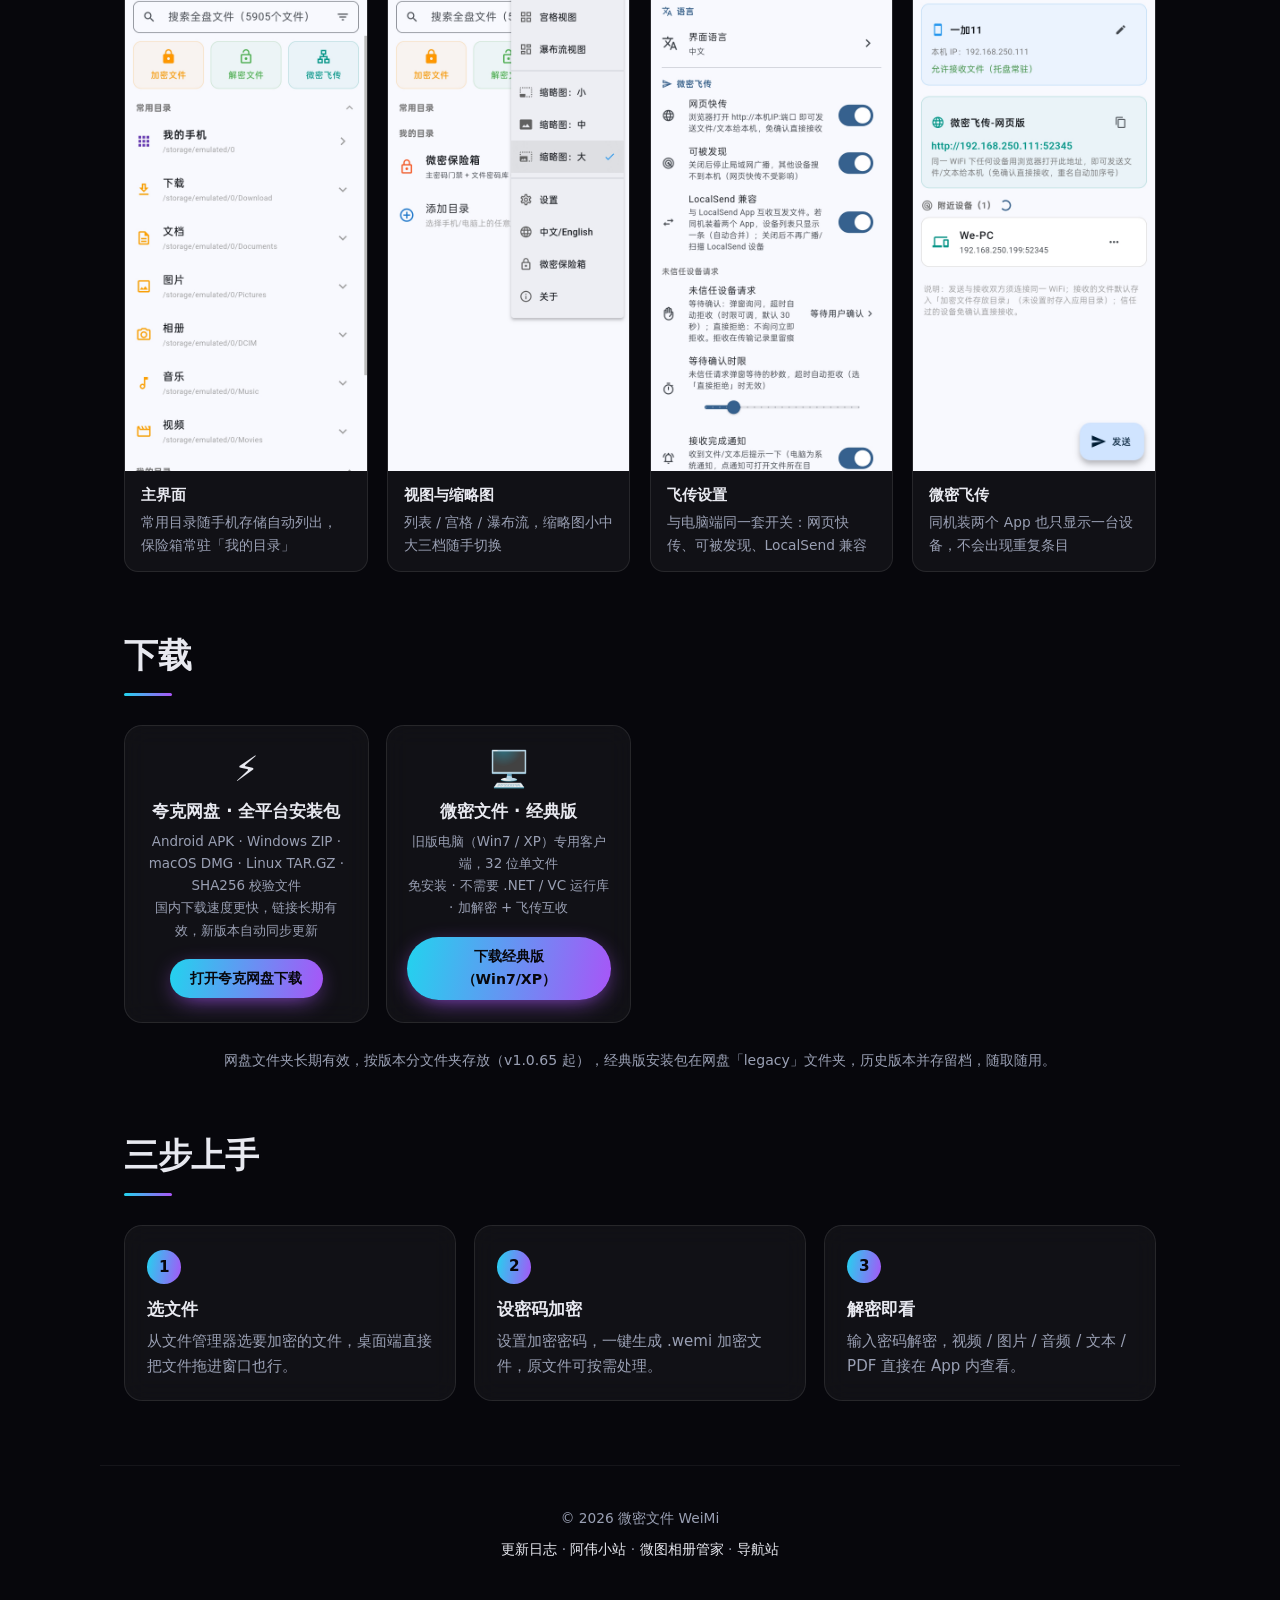
==== commit f8435482: "weimi: v1.2.1 发布——LANDrop 发现层修正 + 开机自启进托盘 - index.html: 版本徽标升 v1.2.1，保留微密经典版（Win7/XP）下载卡。 - changelo" ====
--- a/weimi/index.html
+++ b/weimi/index.html
@@ -377,7 +377,7 @@
       <a class="btn ghost" href="changelog.html">更新日志</a>
     </nav>
     <div class="badges">
-      <span class="badge hl">v1.2.0</span>
+      <span class="badge hl">v1.2.1</span>
       <span class="badge">AES-256-GCM</span>
       <span class="badge">Windows · macOS · Linux · Android</span>
       <span class="badge">Apache 2.0 开源</span>
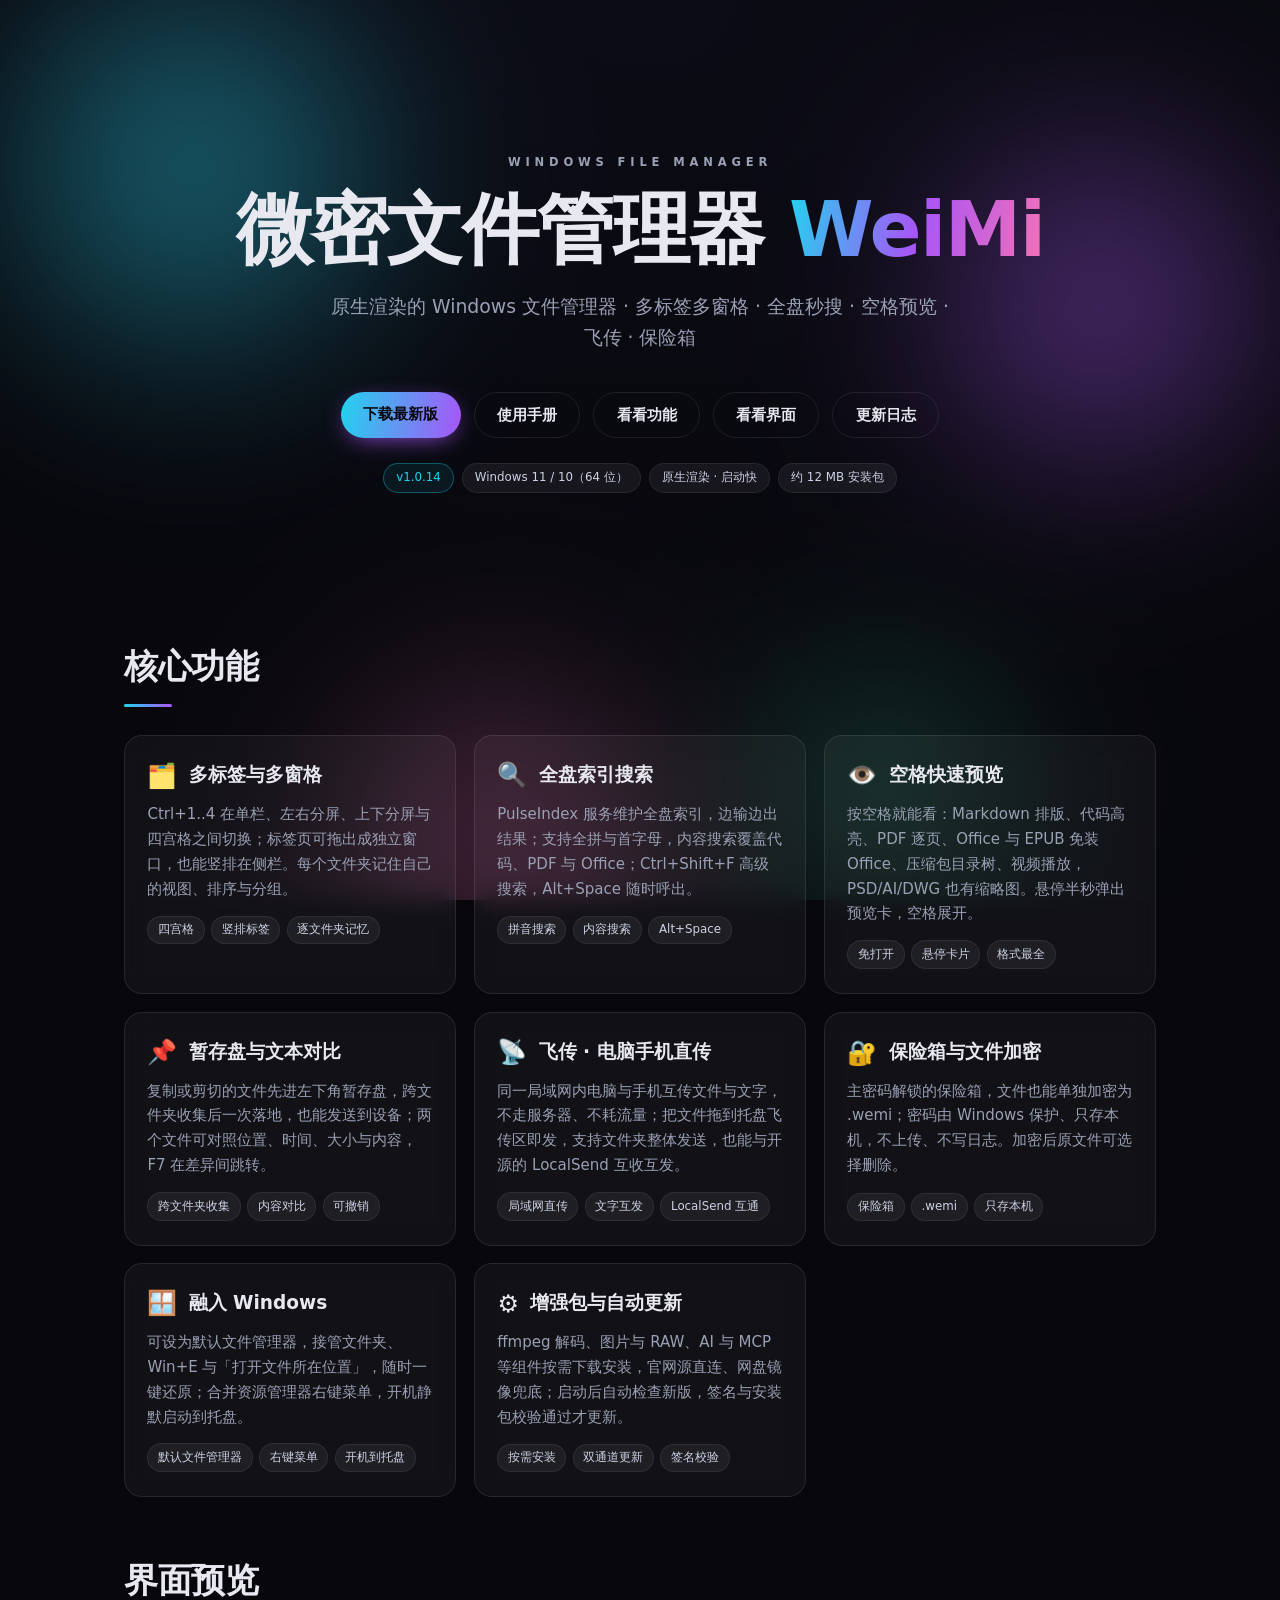
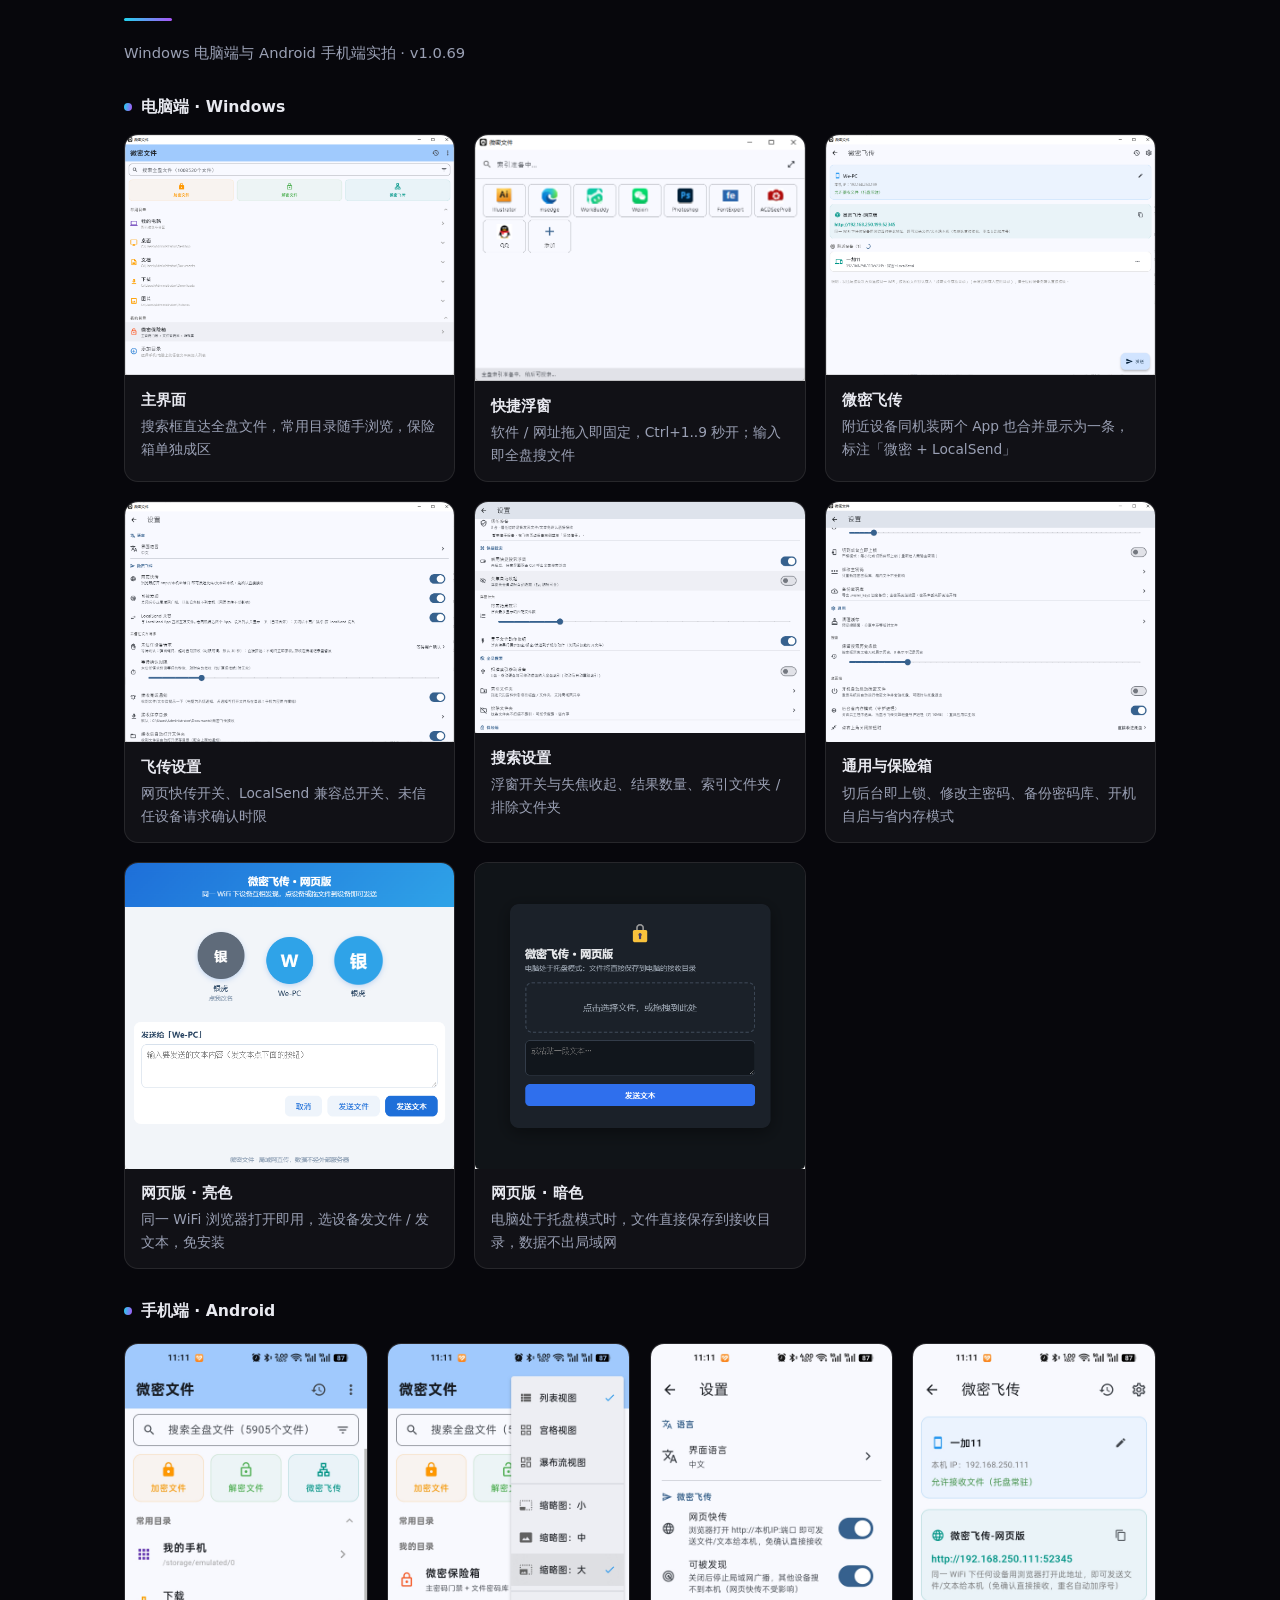
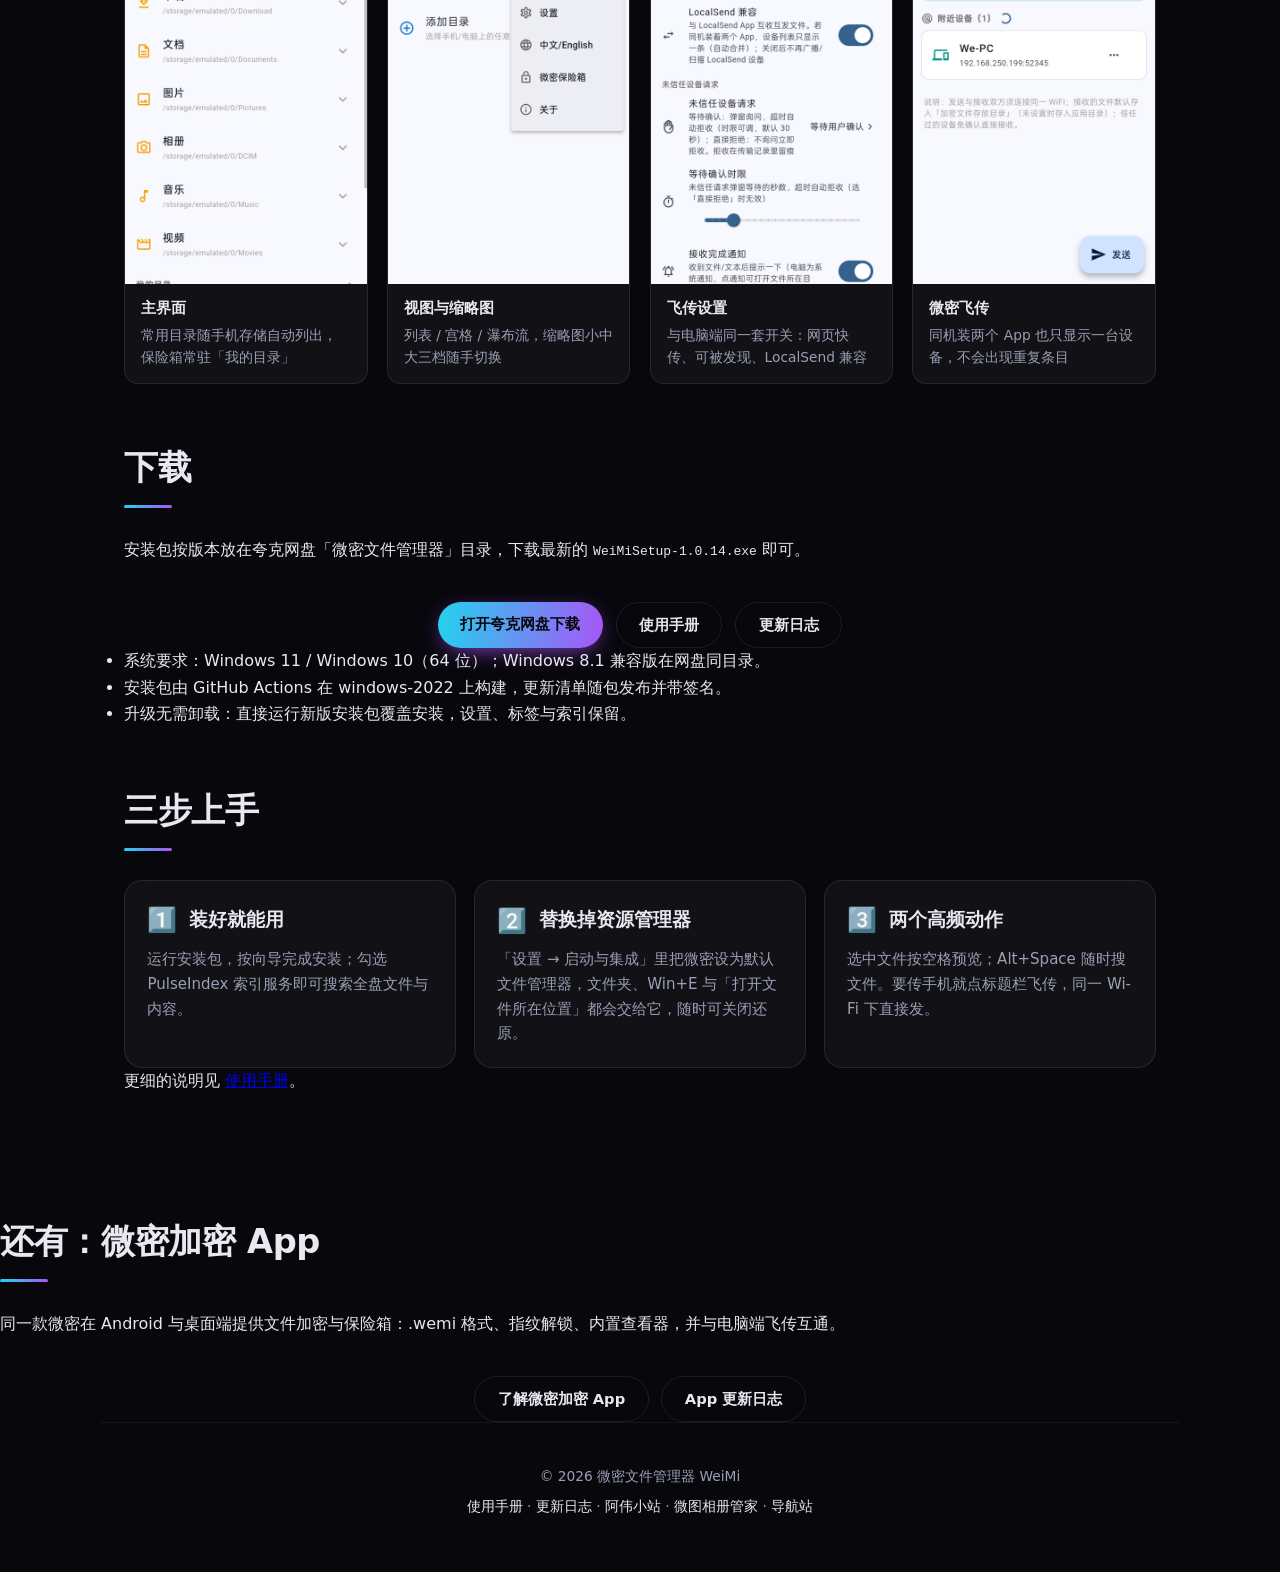
==== commit 70a2125b: "site: 官网改版，微密文件管理器为主展示；新增使用手册与独立更新日志页" ====
--- a/weimi/index.html
+++ b/weimi/index.html
@@ -4,8 +4,8 @@
 <meta charset="UTF-8">
 <meta name="viewport" content="width=device-width, initial-scale=1.0">
 <title>微密文件 · WeiMi File — 文件加密，简单可靠</title>
-<meta name="description" content="微密文件（WeiMi File）：跨平台文件加密工具，Flutter + Rust 加密引擎（AES-256-GCM），支持 Windows / macOS / Linux / Android，开源免费。">
-<link rel="icon" href="data:image/svg+xml,<svg xmlns='http://www.w3.org/2000/svg' viewBox='0 0 100 100'><text y='.9em' font-size='90'>🔒</text></svg>">
+<meta name="description" content="微密文件管理器（WeiMi）是原生渲染的 Windows 文件管理器：多标签多窗格、全盘索引搜索、空格快速预览、暂存盘、飞传、保险箱与文件加密。">
+<link rel="icon" href="data:image/svg+xml,<svg xmlns='http://www.w3.org/2000/svg' viewBox='0 0 100 100'><text y='.9em' font-size='90'>📁</text></svg>">
 <style>
 :root {
   --bg: #07070c;
@@ -367,120 +367,103 @@
   </div>
 
   <header class="hero">
-    <p class="eyebrow">PRIVATE&nbsp;BY&nbsp;DEFAULT</p>
-    <h1 class="name">微密文件 <span class="grad">WeiMi</span></h1>
-    <p class="tagline">跨平台文件加密工具 · Rust 加密引擎（AES-256-GCM）· 加密之外，还能直接看</p>
+    <p class="eyebrow">WINDOWS&nbsp;FILE&nbsp;MANAGER</p>
+    <h1 class="name">微密文件管理器 <span class="grad">WeiMi</span></h1>
+    <p class="tagline">原生渲染的 Windows 文件管理器 · 多标签多窗格 · 全盘秒搜 · 空格预览 · 飞传 · 保险箱</p>
     <nav class="hero-links">
-      <a class="btn" href="https://pan.quark.cn/s/e60186a6d3ee" target="_blank" rel="noopener">下载最新版</a>
+      <a class="btn" href="#download">下载最新版</a>
+      <a class="btn ghost" href="help.html">使用手册</a>
       <a class="btn ghost" href="#features">看看功能</a>
       <a class="btn ghost" href="#screenshots">看看界面</a>
       <a class="btn ghost" href="changelog.html">更新日志</a>
     </nav>
     <div class="badges">
-      <span class="badge hl">v1.2.1</span>
-      <span class="badge">AES-256-GCM</span>
-      <span class="badge">Windows · macOS · Linux · Android</span>
-      <span class="badge">Apache 2.0 开源</span>
+      <span class="badge hl">v1.0.14</span>
+      <span class="badge">Windows 11 / 10（64 位）</span>
+      <span class="badge">原生渲染 · 启动快</span>
+      <span class="badge">约 12 MB 安装包</span>
     </div>
   </header>
 
   <main>
     <section id="features">
-      <h2 class="section-title reveal">核心功能</h2>
-      <div class="grid">
-
-        <article class="card reveal">
-          <div class="card-head">
-            <span class="icon">🔐</span>
-            <h3>硬核加密引擎 <span class="en">Rust</span></h3>
-          </div>
-          <p class="desc">加密核心用 Rust 编写、经 dart:ffi 桥接调用，AES-256-GCM 认证加密，密文被改动会直接校验失败，不静默出错。</p>
-          <div class="tags"><span>Rust</span><span>AES-256-GCM</span><span>dart:ffi</span></div>
-        </article>
-
-        <article class="card reveal">
-          <div class="card-head">
-            <span class="icon">📦</span>
-            <h3>自有加密格式 <span class="en">.wemi</span></h3>
-          </div>
-          <p class="desc">新版统一打包为 .wemi 格式；老用户无缝过渡——旧 .kyl 加密文件照样能解密打开。</p>
-          <div class="tags"><span>.wemi</span><span>兼容 .kyl</span></div>
-        </article>
-
-        <article class="card reveal">
-          <div class="card-head">
-            <span class="icon">👁️</span>
-            <h3>内置查看器</h3>
-          </div>
-          <p class="desc">视频、图片、音频、文本、PDF 解密后不用导出第三方应用，在 App 内直接打开查看，看完即走不留痕迹。</p>
-          <div class="tags"><span>视频</span><span>图片</span><span>音频</span><span>文本</span><span>PDF</span></div>
-        </article>
-
-        <article class="card reveal">
-          <div class="card-head">
-            <span class="icon">🗝️</span>
-            <h3>保险箱 <span class="en">Vault</span></h3>
-          </div>
-          <p class="desc">给重要文件再上一道锁：主密码 + 指纹解锁（Android/macOS），每个文件可设独立密码，箱内直接看、导出即解密。密码忘了有主密码兜底与批量补录。</p>
-          <div class="tags"><span>主密码</span><span>指纹解锁</span><span>独立文件密码</span></div>
-        </article>
-
-        <article class="card reveal">
-          <div class="card-head">
-            <span class="icon">📡</span>
-            <h3>微密飞传 <span class="en">LAN 互传</span></h3>
-          </div>
-          <p class="desc">同一 WiFi 下设备间直传文件/文本，不走服务器、不耗流量；支持文件夹整体发送，还能与开源的 LocalSend App 互收互发。电脑端双击 Ctrl 秒呼搜索浮窗。</p>
-          <div class="tags"><span>局域网直传</span><span>文件夹发送</span><span>LocalSend 互通</span><span>网页版</span></div>
-        </article>
-
-        <article class="card reveal">
-          <div class="card-head">
-            <span class="icon">⌨️</span>
-            <h3>快捷启动浮窗 <span class="en">双击 Ctrl</span></h3>
-          </div>
-          <p class="desc">电脑上的效率入口：常用软件和网址一屏直达——拖入即添加、图标自动识别、Ctrl+1..9 秒开；输入关键词顺手全盘秒搜文件，搜到直接加密 / 解密 / 发送到手机，全程不跳主界面。</p>
-          <div class="tags"><span>快捷启动</span><span>全盘搜索</span><span>双击 Ctrl</span></div>
-        </article>
-
-        <article class="card reveal">
-          <div class="card-head">
-            <span class="icon">🗂️</span>
-            <h3>文件管理器</h3>
-          </div>
-          <p class="desc">常用目录（下载 / 文档 / 图片 / 相册 / 音乐 / 视频）折叠展开随手浏览，也支持添加自己的常用目录，加密选文件不用来回翻。</p>
-          <div class="tags"><span>常用目录</span><span>自定义目录</span><span>缩略图档位</span></div>
-        </article>
-
-        <article class="card reveal">
-          <div class="card-head">
-            <span class="icon">💻</span>
-            <h3>全平台覆盖</h3>
-          </div>
-          <p class="desc">Windows / macOS / Linux / Android 四端齐发，一套加密格式走天下；桌面端还支持文件拖拽直接加密。</p>
-          <div class="tags"><span>Windows</span><span>macOS</span><span>Linux</span><span>Android</span></div>
-        </article>
-
-        <article class="card reveal">
-          <div class="card-head">
-            <span class="icon">🛡️</span>
-            <h3>省心细节</h3>
-          </div>
-          <p class="desc">关窗收后台只留约 10MB 守护进程继续跑飞传；热点网络防火墙一键放行；接收完成系统通知点击直达；加解密历史随时回看。</p>
-          <div class="tags"><span>后台省内存</span><span>防火墙助手</span><span>通知深链</span></div>
-        </article>
-
-        <article class="card reveal">
-          <div class="card-head">
-            <span class="icon">🔓</span>
-            <h3>开源 &amp; 免费使用</h3>
-          </div>
-          <p class="desc">代码全量开源（Apache 2.0 协议），构建过程公开可查。加密工具不看代码怎么放心？</p>
-          <div class="tags"><span>Apache 2.0</span><span>开源免费</span></div>
-        </article>
-
-      </div>
-    </section>
+    <h2 class="section-title reveal">核心功能</h2>
+    <div class="grid">
+
+      <article class="card reveal">
+        <div class="card-head">
+          <span class="icon">🗂️</span>
+          <h3>多标签与多窗格</h3>
+        </div>
+        <p class="desc">Ctrl+1..4 在单栏、左右分屏、上下分屏与四宫格之间切换；标签页可拖出成独立窗口，也能竖排在侧栏。每个文件夹记住自己的视图、排序与分组。</p>
+        <div class="tags"><span>四宫格</span><span>竖排标签</span><span>逐文件夹记忆</span></div>
+      </article>
+
+      <article class="card reveal">
+        <div class="card-head">
+          <span class="icon">🔍</span>
+          <h3>全盘索引搜索</h3>
+        </div>
+        <p class="desc">PulseIndex 服务维护全盘索引，边输边出结果；支持全拼与首字母，内容搜索覆盖代码、PDF 与 Office；Ctrl+Shift+F 高级搜索，Alt+Space 随时呼出。</p>
+        <div class="tags"><span>拼音搜索</span><span>内容搜索</span><span>Alt+Space</span></div>
+      </article>
+
+      <article class="card reveal">
+        <div class="card-head">
+          <span class="icon">👁️</span>
+          <h3>空格快速预览</h3>
+        </div>
+        <p class="desc">按空格就能看：Markdown 排版、代码高亮、PDF 逐页、Office 与 EPUB 免装 Office、压缩包目录树、视频播放，PSD/AI/DWG 也有缩略图。悬停半秒弹出预览卡，空格展开。</p>
+        <div class="tags"><span>免打开</span><span>悬停卡片</span><span>格式最全</span></div>
+      </article>
+
+      <article class="card reveal">
+        <div class="card-head">
+          <span class="icon">📌</span>
+          <h3>暂存盘与文本对比</h3>
+        </div>
+        <p class="desc">复制或剪切的文件先进左下角暂存盘，跨文件夹收集后一次落地，也能发送到设备；两个文件可对照位置、时间、大小与内容，F7 在差异间跳转。</p>
+        <div class="tags"><span>跨文件夹收集</span><span>内容对比</span><span>可撤销</span></div>
+      </article>
+
+      <article class="card reveal">
+        <div class="card-head">
+          <span class="icon">📡</span>
+          <h3>飞传 · 电脑手机直传</h3>
+        </div>
+        <p class="desc">同一局域网内电脑与手机互传文件与文字，不走服务器、不耗流量；把文件拖到托盘飞传区即发，支持文件夹整体发送，也能与开源的 LocalSend 互收互发。</p>
+        <div class="tags"><span>局域网直传</span><span>文字互发</span><span>LocalSend 互通</span></div>
+      </article>
+
+      <article class="card reveal">
+        <div class="card-head">
+          <span class="icon">🔐</span>
+          <h3>保险箱与文件加密</h3>
+        </div>
+        <p class="desc">主密码解锁的保险箱，文件也能单独加密为 .wemi；密码由 Windows 保护、只存本机，不上传、不写日志。加密后原文件可选择删除。</p>
+        <div class="tags"><span>保险箱</span><span>.wemi</span><span>只存本机</span></div>
+      </article>
+
+      <article class="card reveal">
+        <div class="card-head">
+          <span class="icon">🪟</span>
+          <h3>融入 Windows</h3>
+        </div>
+        <p class="desc">可设为默认文件管理器，接管文件夹、Win+E 与「打开文件所在位置」，随时一键还原；合并资源管理器右键菜单，开机静默启动到托盘。</p>
+        <div class="tags"><span>默认文件管理器</span><span>右键菜单</span><span>开机到托盘</span></div>
+      </article>
+
+      <article class="card reveal">
+        <div class="card-head">
+          <span class="icon">⚙️</span>
+          <h3>增强包与自动更新</h3>
+        </div>
+        <p class="desc">ffmpeg 解码、图片与 RAW、AI 与 MCP 等组件按需下载安装，官网源直连、网盘镜像兜底；启动后自动检查新版，签名与安装包校验通过才更新。</p>
+        <div class="tags"><span>按需安装</span><span>双通道更新</span><span>签名校验</span></div>
+      </article>
+
+    </div>
+  </section>
 
     <section id="screenshots">
       <h2 class="section-title reveal">界面预览</h2>
@@ -559,56 +542,54 @@
     </section>
 
     <section id="download">
-      <h2 class="section-title reveal">下载</h2>
-      <div class="dl-grid">
-
-        <article class="card dl-card reveal">
-          <span class="icon">⚡</span>
-          <h3>夸克网盘 · 全平台安装包</h3>
-          <p class="desc">Android APK · Windows ZIP · macOS DMG · Linux TAR.GZ · SHA256 校验文件<br>国内下载速度更快，链接长期有效，新版本自动同步更新</p>
-          <a class="btn" href="https://pan.quark.cn/s/e60186a6d3ee" target="_blank" rel="noopener">打开夸克网盘下载</a>
-        </article>
-
-        <article class="card dl-card reveal">
-          <span class="icon">🖥️</span>
-          <h3>微密文件 · 经典版</h3>
-          <p class="desc">旧版电脑（Win7 / XP）专用客户端，32 位单文件<br>免安装 · 不需要 .NET / VC 运行库 · 加解密 + 飞传互收</p>
-          <a class="btn" href="https://pan.quark.cn/s/e60186a6d3ee" target="_blank" rel="noopener">下载经典版（Win7/XP）</a>
-        </article>
-
-      </div>
-      <p class="dl-note reveal">网盘文件夹长期有效，按版本分文件夹存放（v1.0.65 起），经典版安装包在网盘「legacy」文件夹，历史版本并存留档，随取随用。</p>
-    </section>
+    <h2 class="section-title reveal">下载</h2>
+    <p class="reveal">安装包按版本放在夸克网盘「微密文件管理器」目录，下载最新的 <code>WeiMiSetup-1.0.14.exe</code> 即可。</p>
+    <div class="hero-links reveal">
+      <a class="btn" href="https://pan.quark.cn/s/72d9720b074c" target="_blank" rel="noopener">打开夸克网盘下载</a>
+      <a class="btn ghost" href="help.html">使用手册</a>
+      <a class="btn ghost" href="changelog.html">更新日志</a>
+    </div>
+    <ul class="reveal">
+      <li>系统要求：Windows 11 / Windows 10（64 位）；Windows 8.1 兼容版在网盘同目录。</li>
+      <li>安装包由 GitHub Actions 在 windows-2022 上构建，更新清单随包发布并带签名。</li>
+      <li>升级无需卸载：直接运行新版安装包覆盖安装，设置、标签与索引保留。</li>
+    </ul>
+  </section>
+
 
     <section id="howto">
-      <h2 class="section-title reveal">三步上手</h2>
-      <div class="steps">
-
-        <article class="card step reveal">
-          <span class="step-num">1</span>
-          <h3>选文件</h3>
-          <p class="desc">从文件管理器选要加密的文件，桌面端直接把文件拖进窗口也行。</p>
-        </article>
-
-        <article class="card step reveal">
-          <span class="step-num">2</span>
-          <h3>设密码加密</h3>
-          <p class="desc">设置加密密码，一键生成 .wemi 加密文件，原文件可按需处理。</p>
-        </article>
-
-        <article class="card step reveal">
-          <span class="step-num">3</span>
-          <h3>解密即看</h3>
-          <p class="desc">输入密码解密，视频 / 图片 / 音频 / 文本 / PDF 直接在 App 内查看。</p>
-        </article>
-
-      </div>
-    </section>
+    <h2 class="section-title reveal">三步上手</h2>
+    <div class="grid">
+      <article class="card reveal">
+        <div class="card-head"><span class="icon">1️⃣</span><h3>装好就能用</h3></div>
+        <p class="desc">运行安装包，按向导完成安装；勾选 PulseIndex 索引服务即可搜索全盘文件与内容。</p>
+      </article>
+      <article class="card reveal">
+        <div class="card-head"><span class="icon">2️⃣</span><h3>替换掉资源管理器</h3></div>
+        <p class="desc">「设置 → 启动与集成」里把微密设为默认文件管理器，文件夹、Win+E 与「打开文件所在位置」都会交给它，随时可关闭还原。</p>
+      </article>
+      <article class="card reveal">
+        <div class="card-head"><span class="icon">3️⃣</span><h3>两个高频动作</h3></div>
+        <p class="desc">选中文件按空格预览；Alt+Space 随时搜文件。要传手机就点标题栏飞传，同一 Wi-Fi 下直接发。</p>
+      </article>
+    </div>
+    <p class="reveal">更细的说明见 <a href="help.html">使用手册</a>。</p>
+  </section>
   </main>
 
+  <section id="app">
+    <h2 class="section-title reveal">还有：微密加密 App</h2>
+    <p class="reveal">同一款微密在 Android 与桌面端提供文件加密与保险箱：.wemi 格式、指纹解锁、内置查看器，并与电脑端飞传互通。</p>
+    <div class="hero-links reveal">
+      <a class="btn ghost" href="app.html">了解微密加密 App</a>
+      <a class="btn ghost" href="app-changelog.html">App 更新日志</a>
+    </div>
+  </section>
+
   <footer>
-    <p>© <span id="year"></span> 微密文件 WeiMi</p>
+    <p>© <span id="year"></span> 微密文件管理器 WeiMi</p>
     <p class="foot-links">
+      <a href="help.html">使用手册</a> ·
       <a href="changelog.html">更新日志</a> ·
       <a href="https://weimi95.github.io/" target="_blank" rel="noopener">阿伟小站</a> ·
       <a href="https://weimi95.github.io/weitu/" target="_blank" rel="noopener">微图相册管家</a> ·
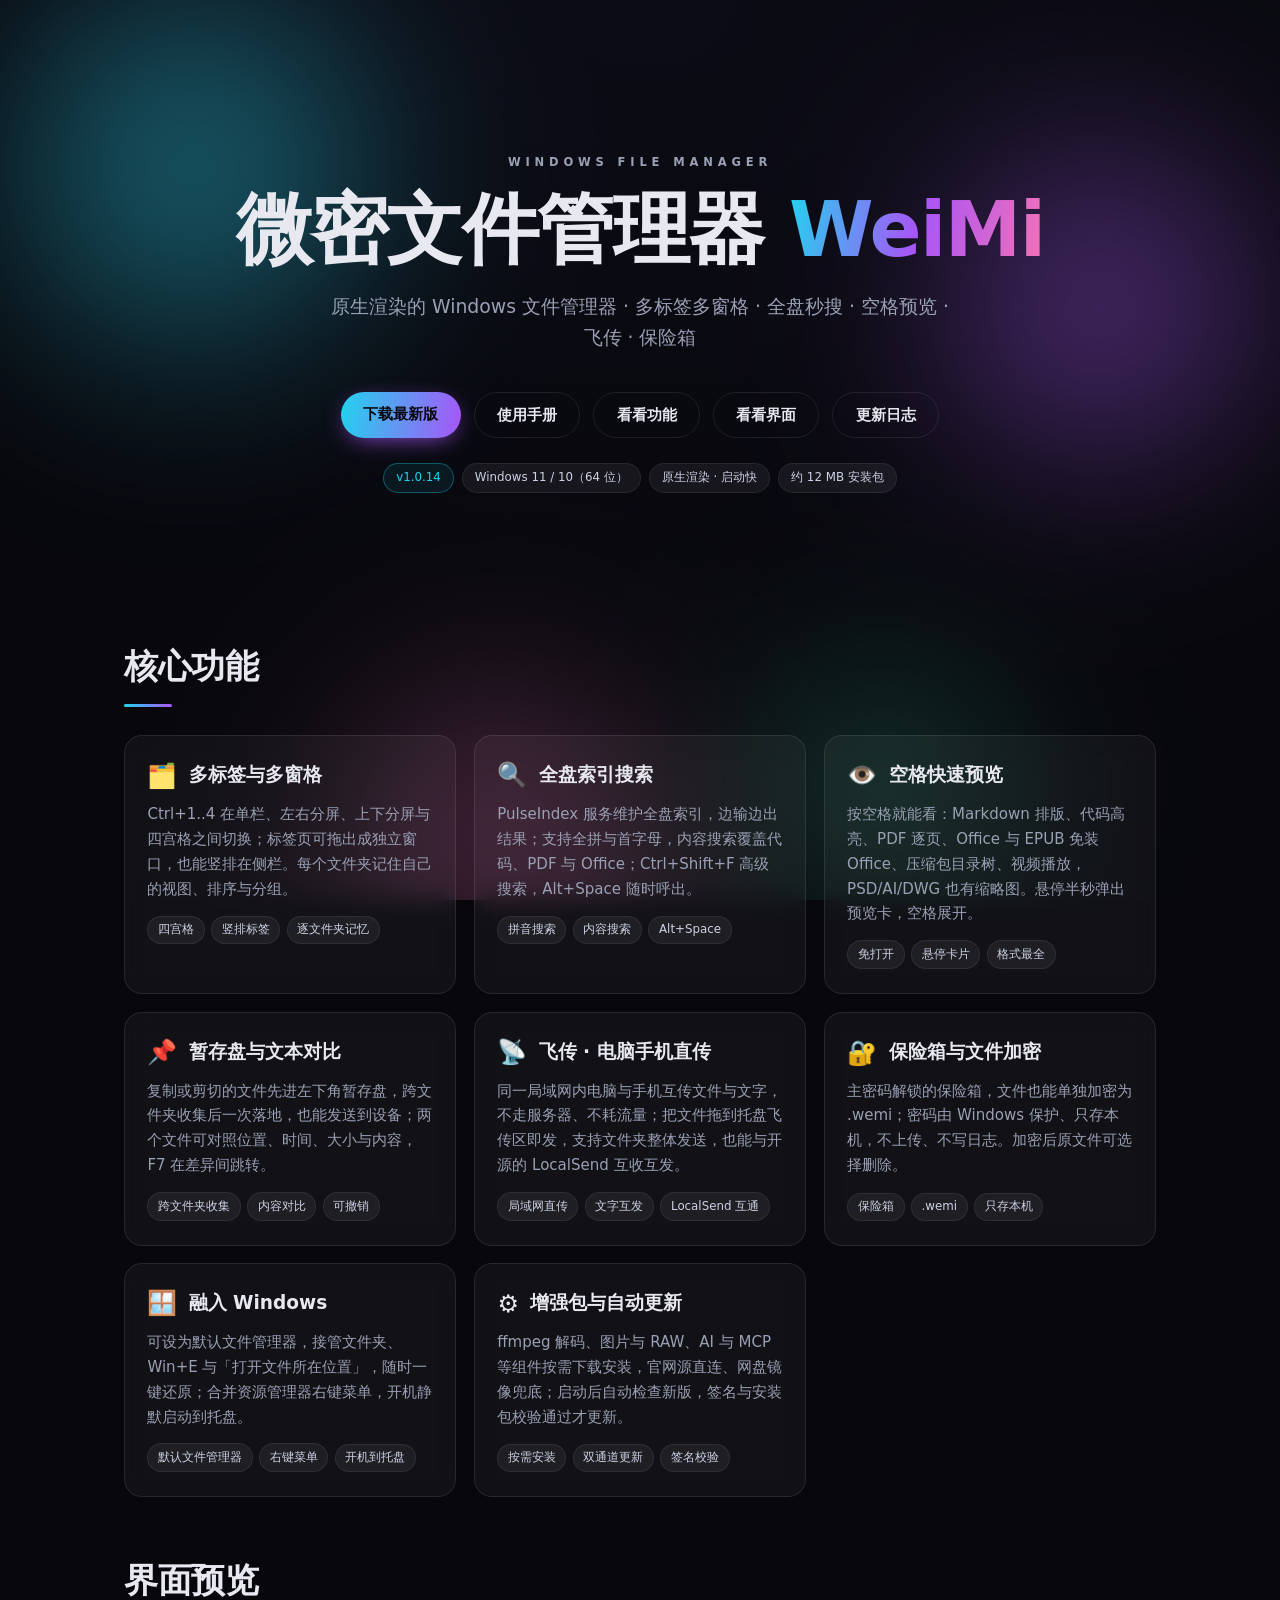
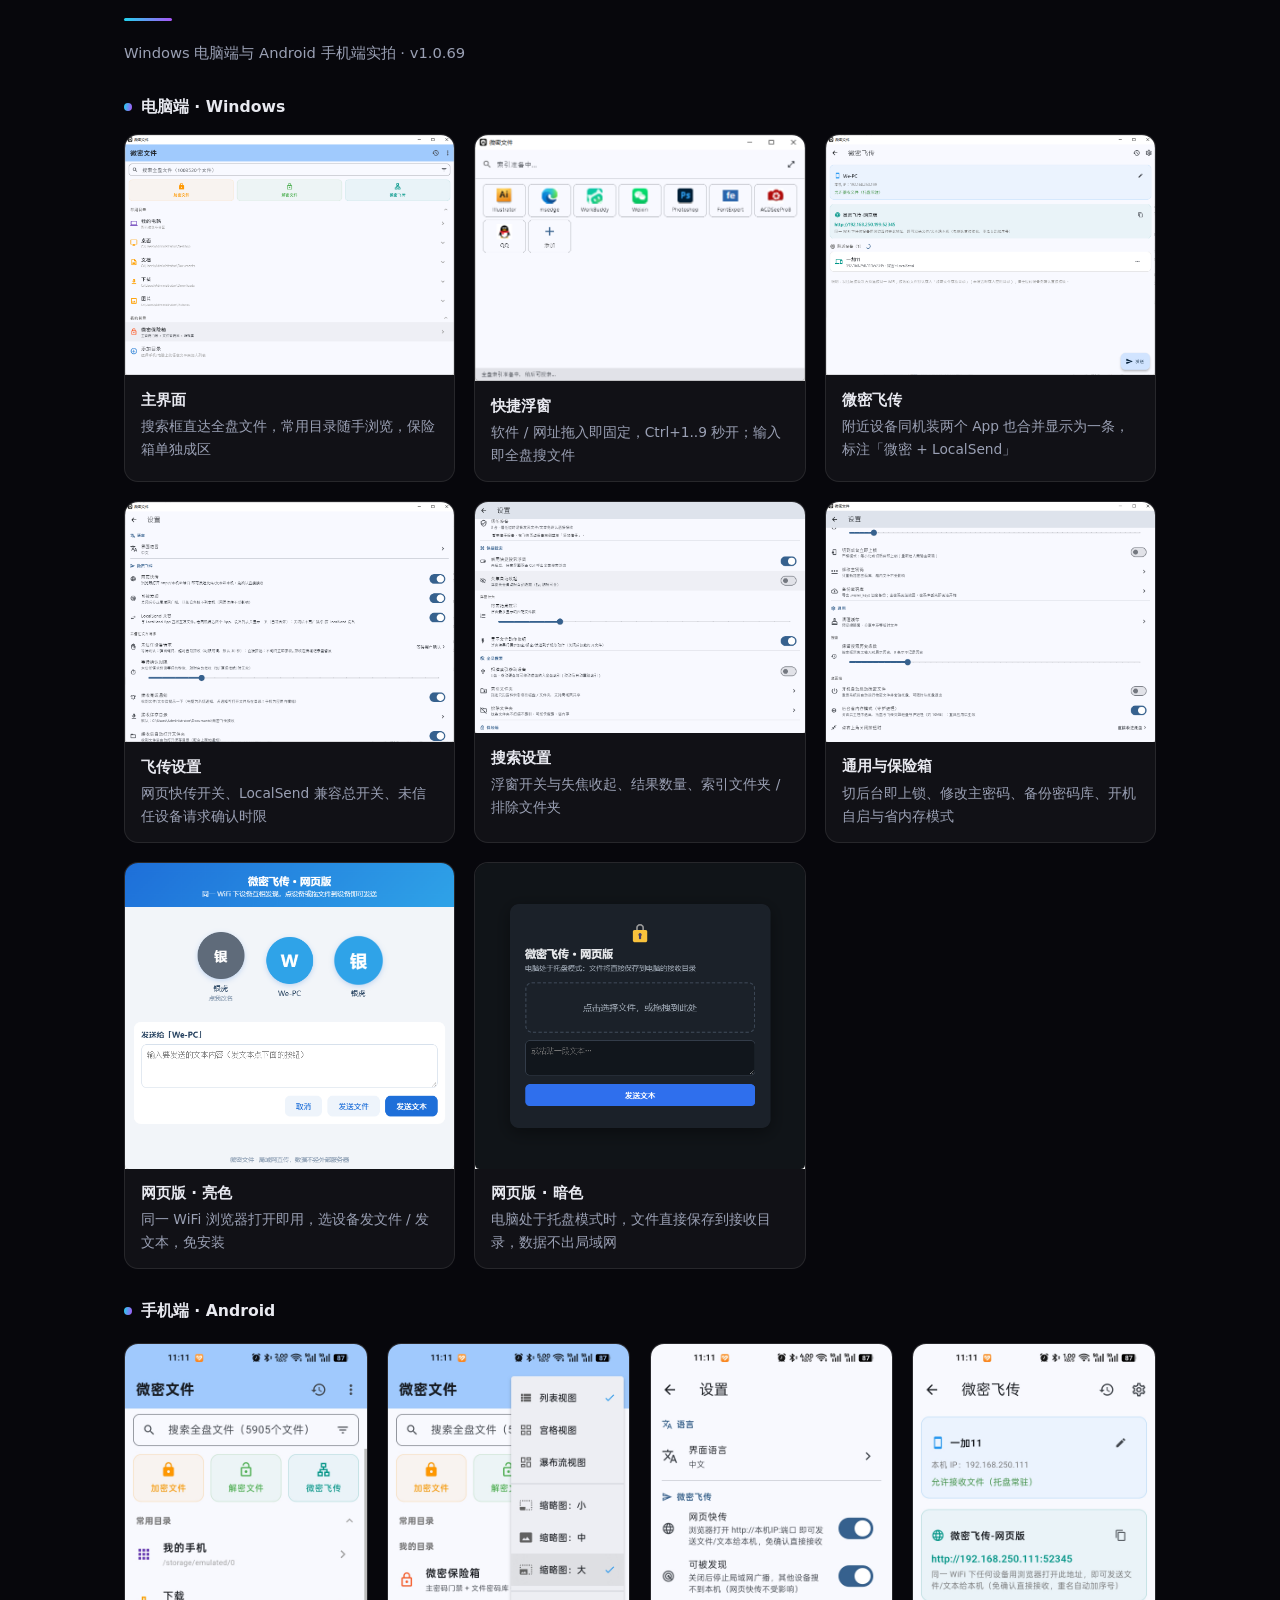
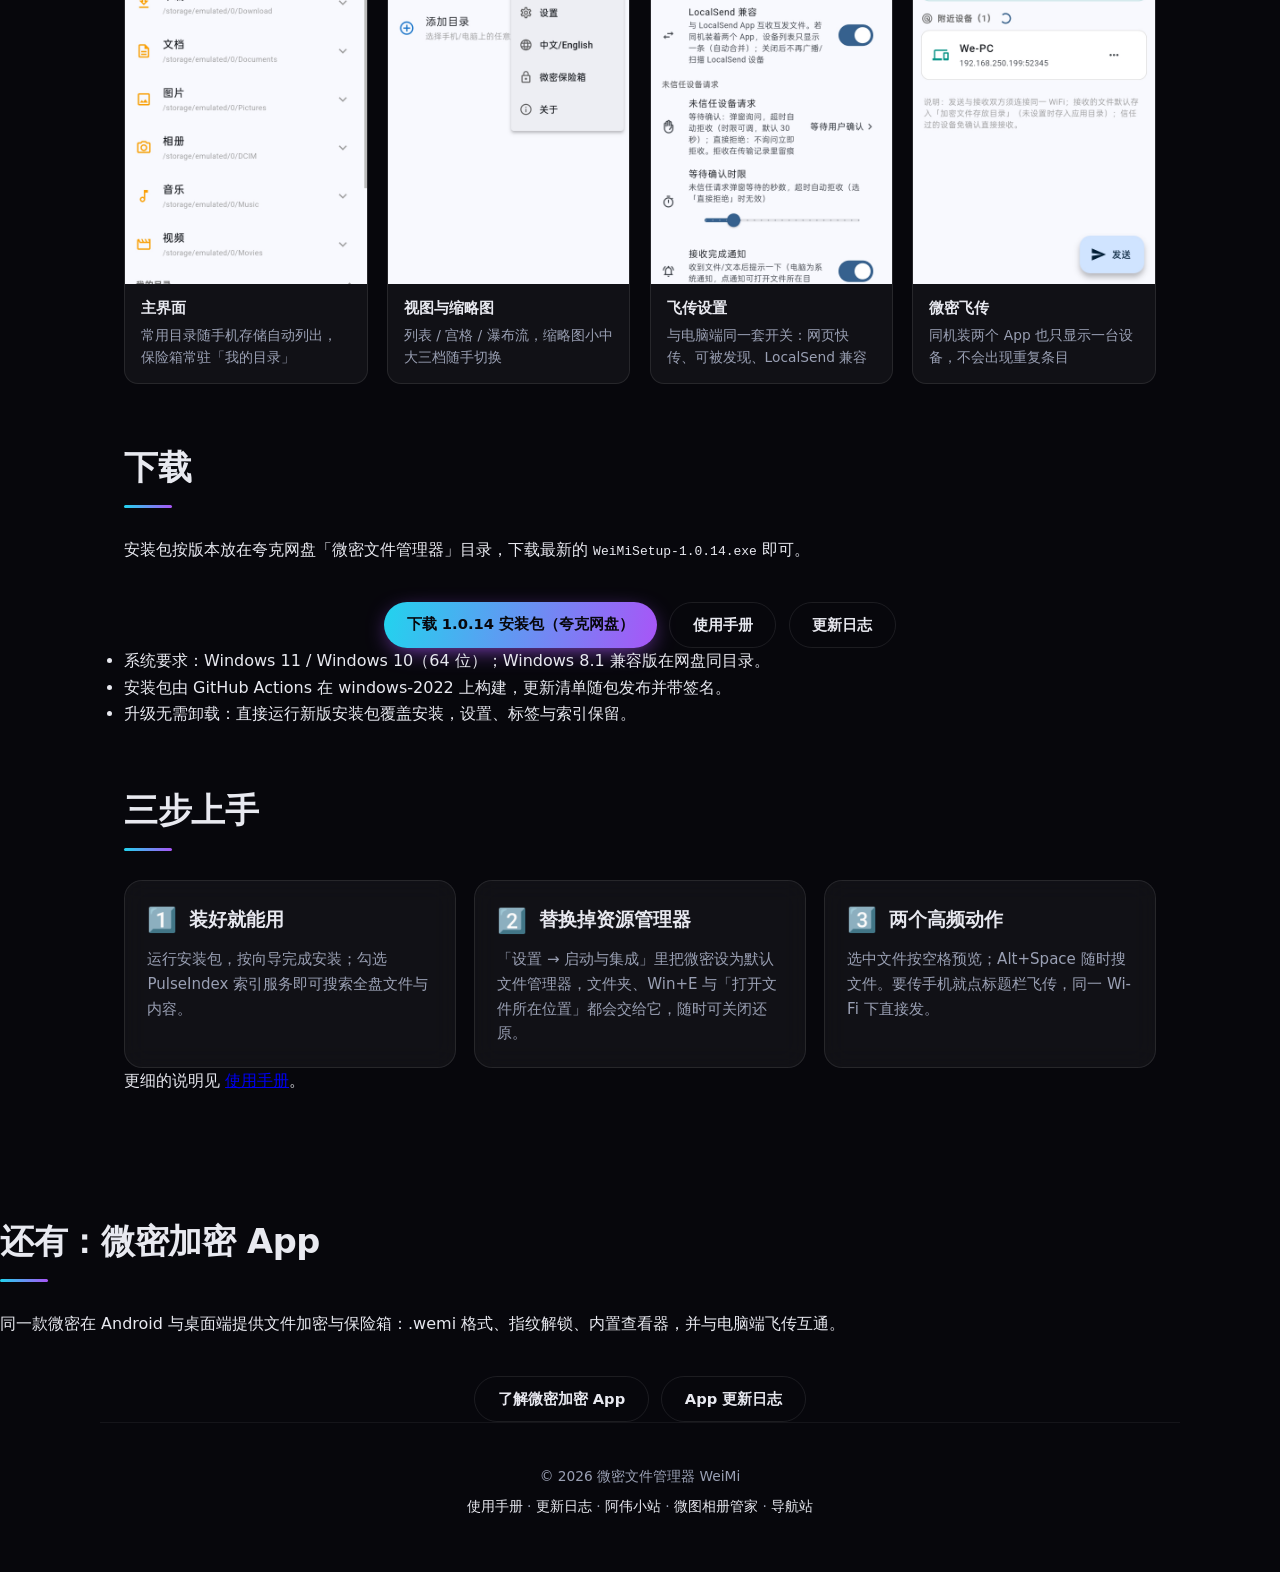
==== commit e903bf8f: "下载链接改回「微密文件管理器」目录，修正误指向增强包网盘" ====
--- a/weimi/index.html
+++ b/weimi/index.html
@@ -545,7 +545,7 @@
     <h2 class="section-title reveal">下载</h2>
     <p class="reveal">安装包按版本放在夸克网盘「微密文件管理器」目录，下载最新的 <code>WeiMiSetup-1.0.14.exe</code> 即可。</p>
     <div class="hero-links reveal">
-      <a class="btn" href="https://pan.quark.cn/s/72d9720b074c" target="_blank" rel="noopener">打开夸克网盘下载</a>
+      <a class="btn" href="https://pan.quark.cn/s/4b4783273dbc" target="_blank" rel="noopener">下载 1.0.14 安装包（夸克网盘）</a>
       <a class="btn ghost" href="help.html">使用手册</a>
       <a class="btn ghost" href="changelog.html">更新日志</a>
     </div>
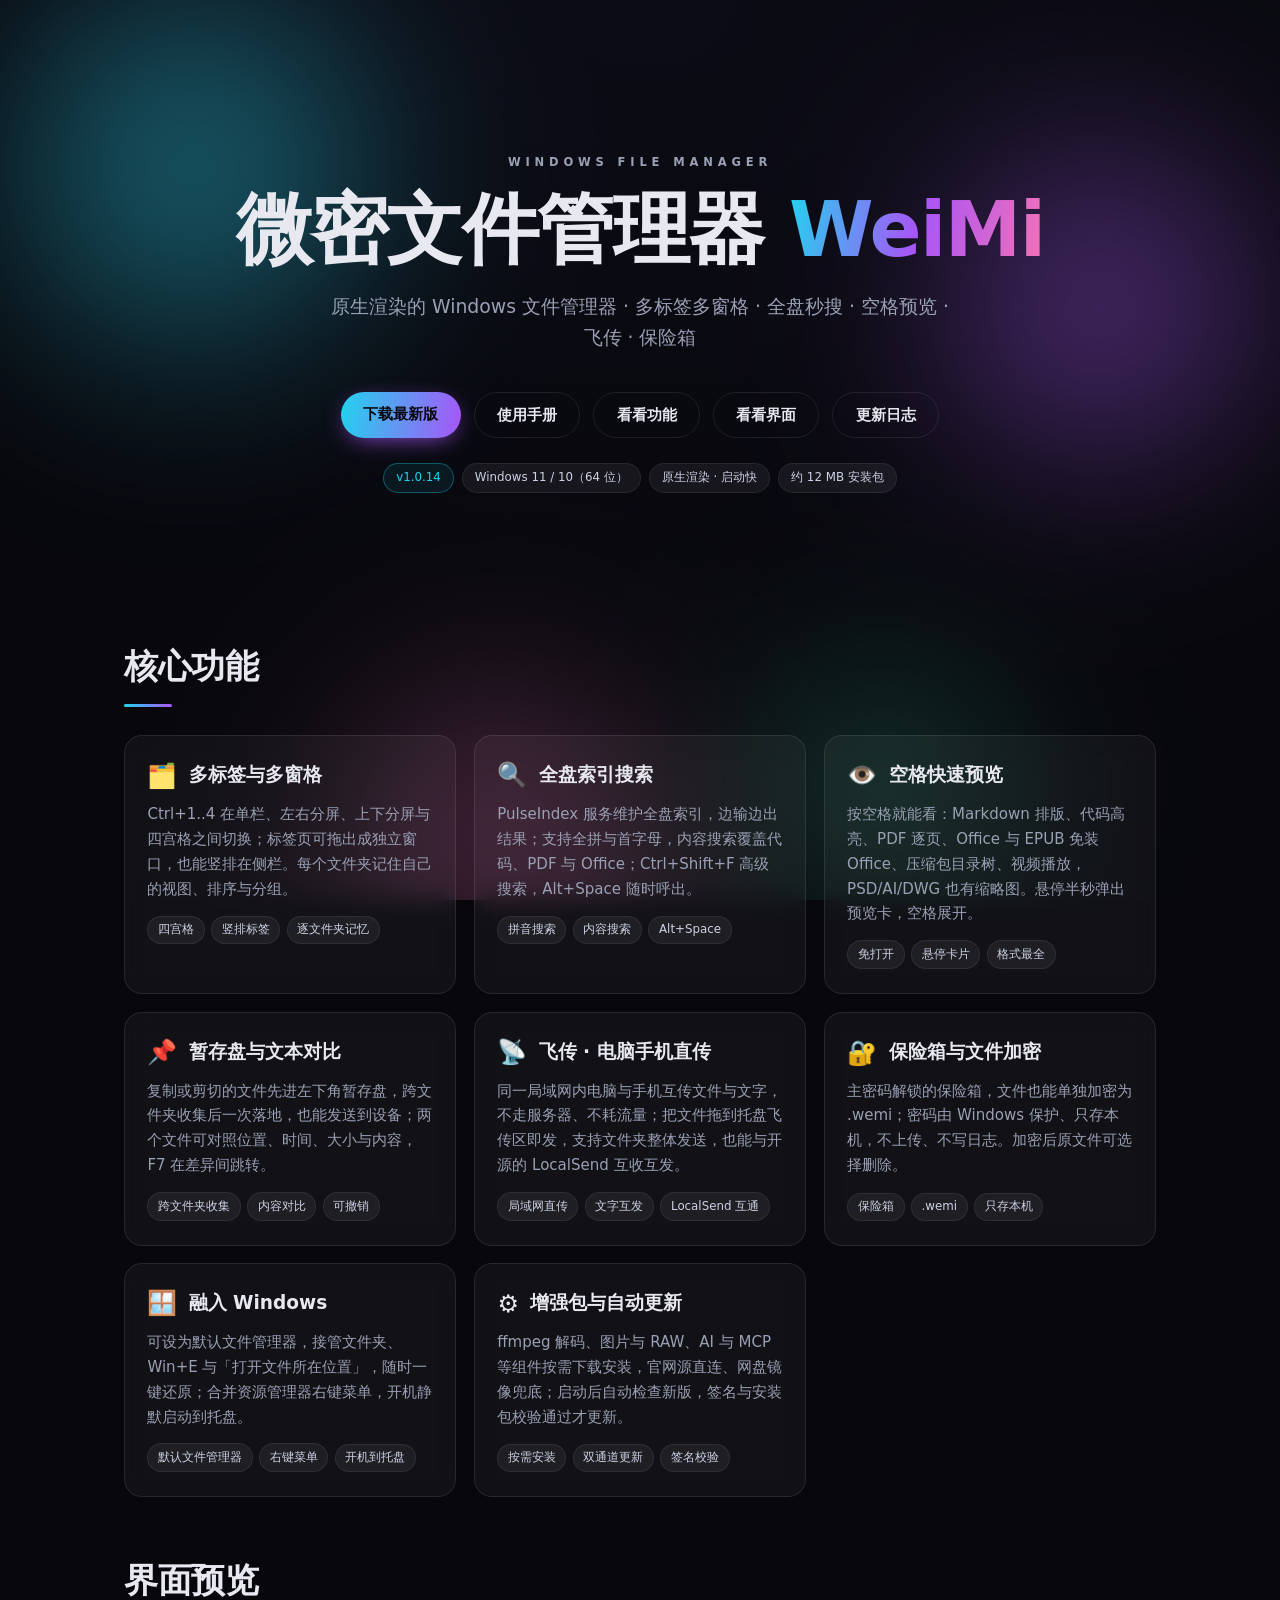
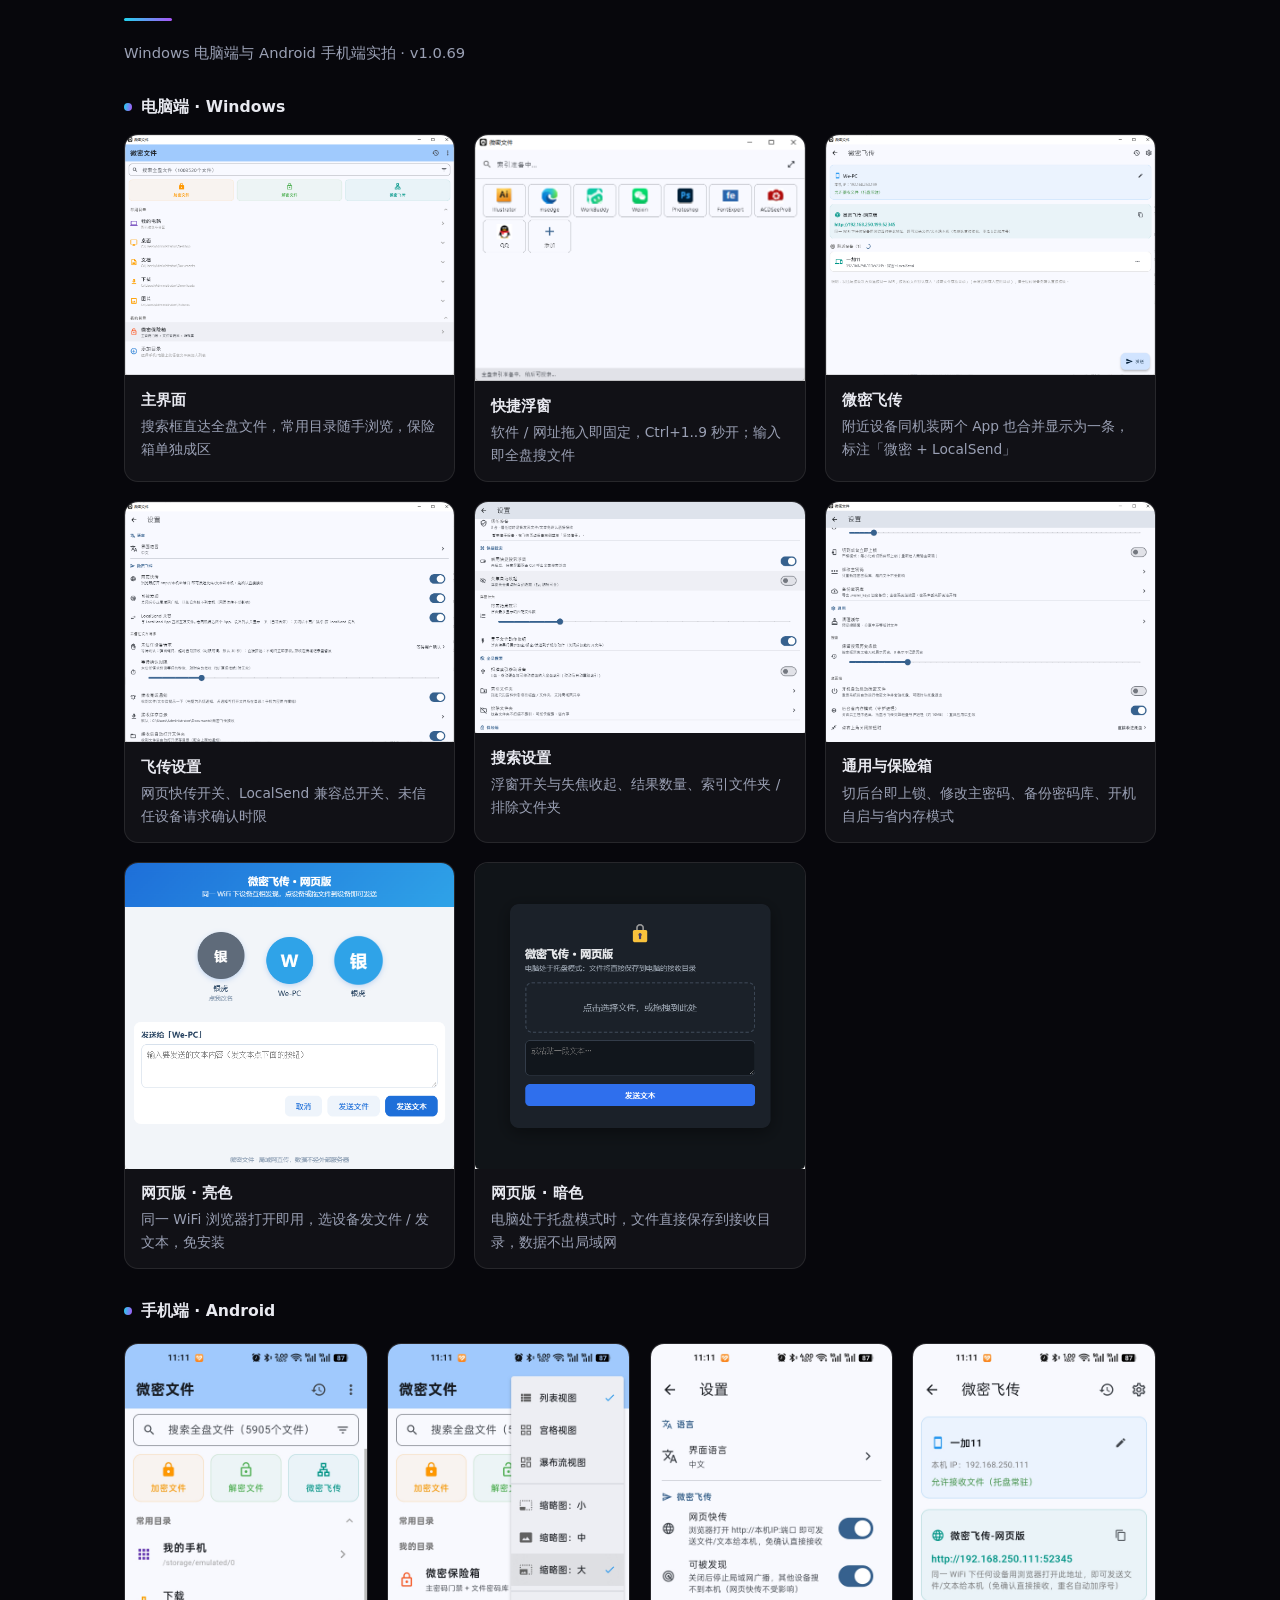
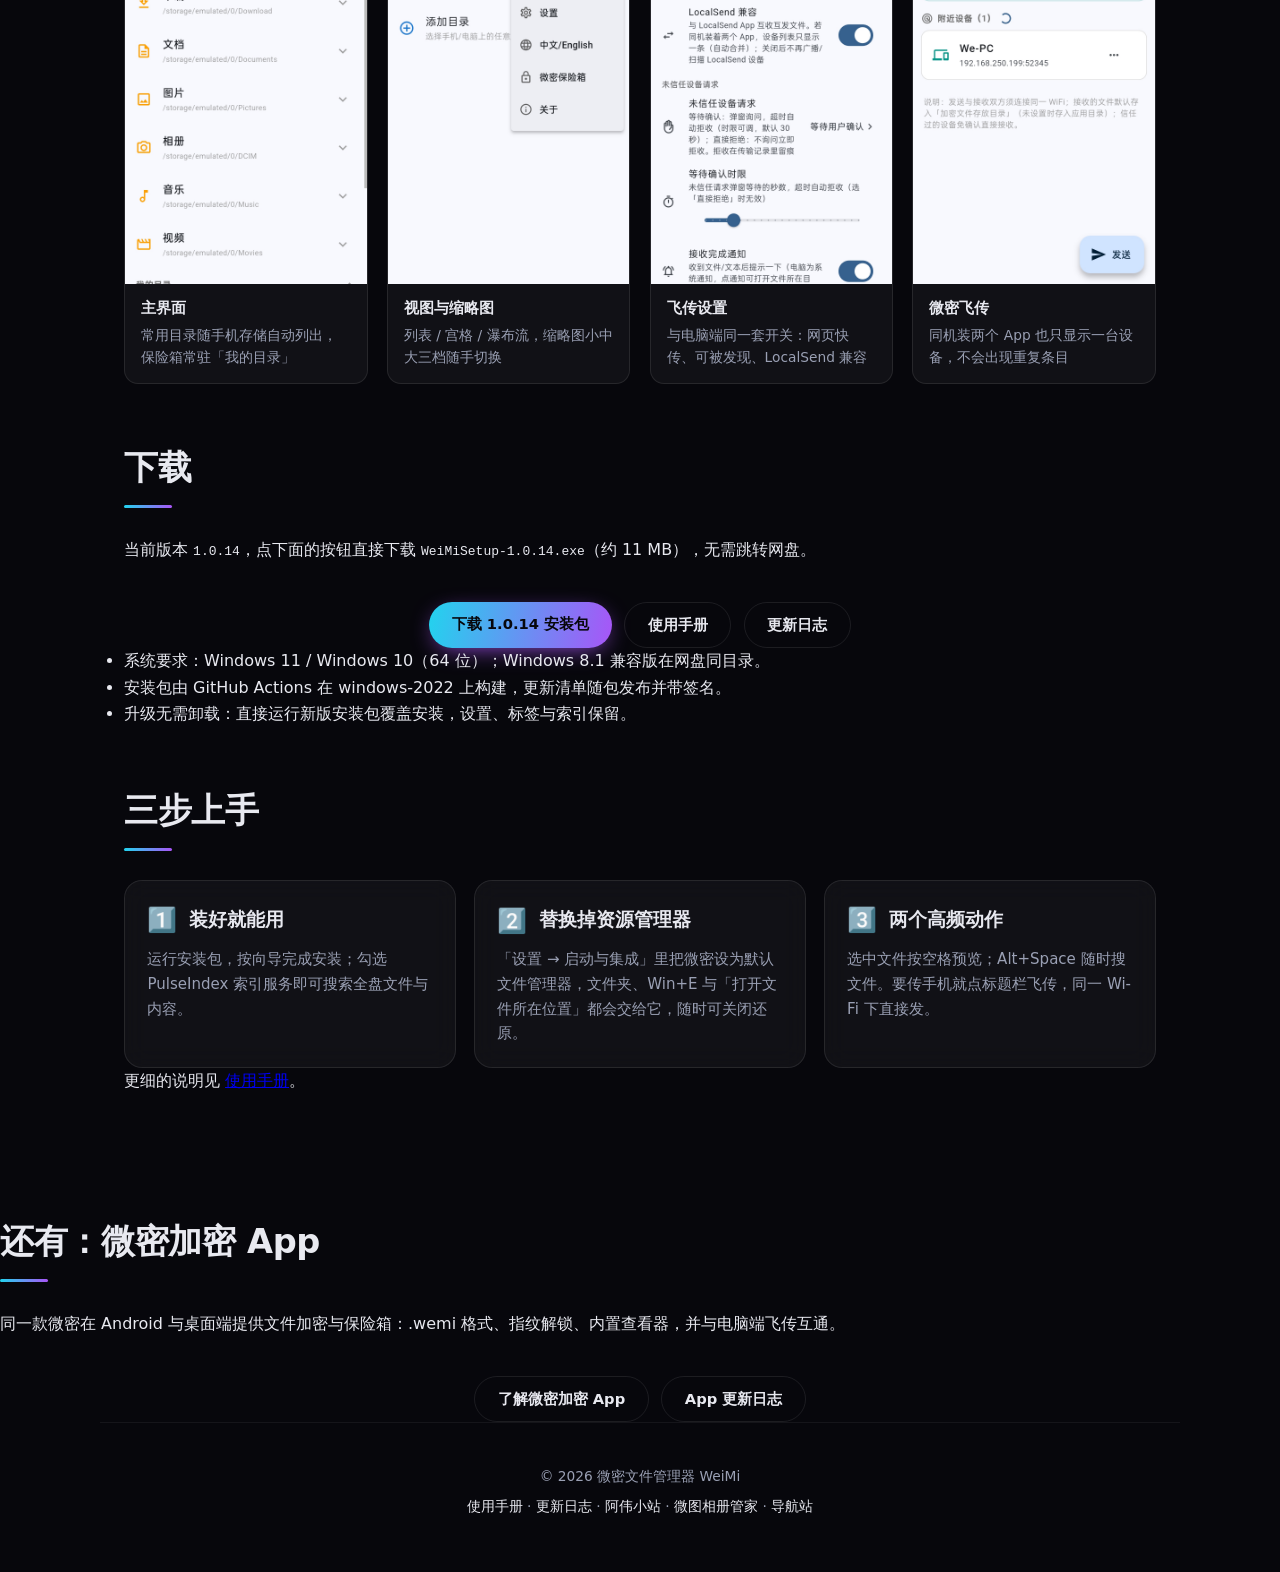
==== commit bf37226c: "fix(download): installer button直接下载 exe，去掉错链的夸克分享" ====
--- a/weimi/index.html
+++ b/weimi/index.html
@@ -543,9 +543,9 @@
 
     <section id="download">
     <h2 class="section-title reveal">下载</h2>
-    <p class="reveal">安装包按版本放在夸克网盘「微密文件管理器」目录，下载最新的 <code>WeiMiSetup-1.0.14.exe</code> 即可。</p>
+    <p class="reveal">当前版本 <code>1.0.14</code>，点下面的按钮直接下载 <code>WeiMiSetup-1.0.14.exe</code>（约 11 MB），无需跳转网盘。</p>
     <div class="hero-links reveal">
-      <a class="btn" href="https://pan.quark.cn/s/4b4783273dbc" target="_blank" rel="noopener">下载 1.0.14 安装包（夸克网盘）</a>
+      <a class="btn" href="downloads/WeiMiSetup-1.0.14.exe" download>下载 1.0.14 安装包</a>
       <a class="btn ghost" href="help.html">使用手册</a>
       <a class="btn ghost" href="changelog.html">更新日志</a>
     </div>
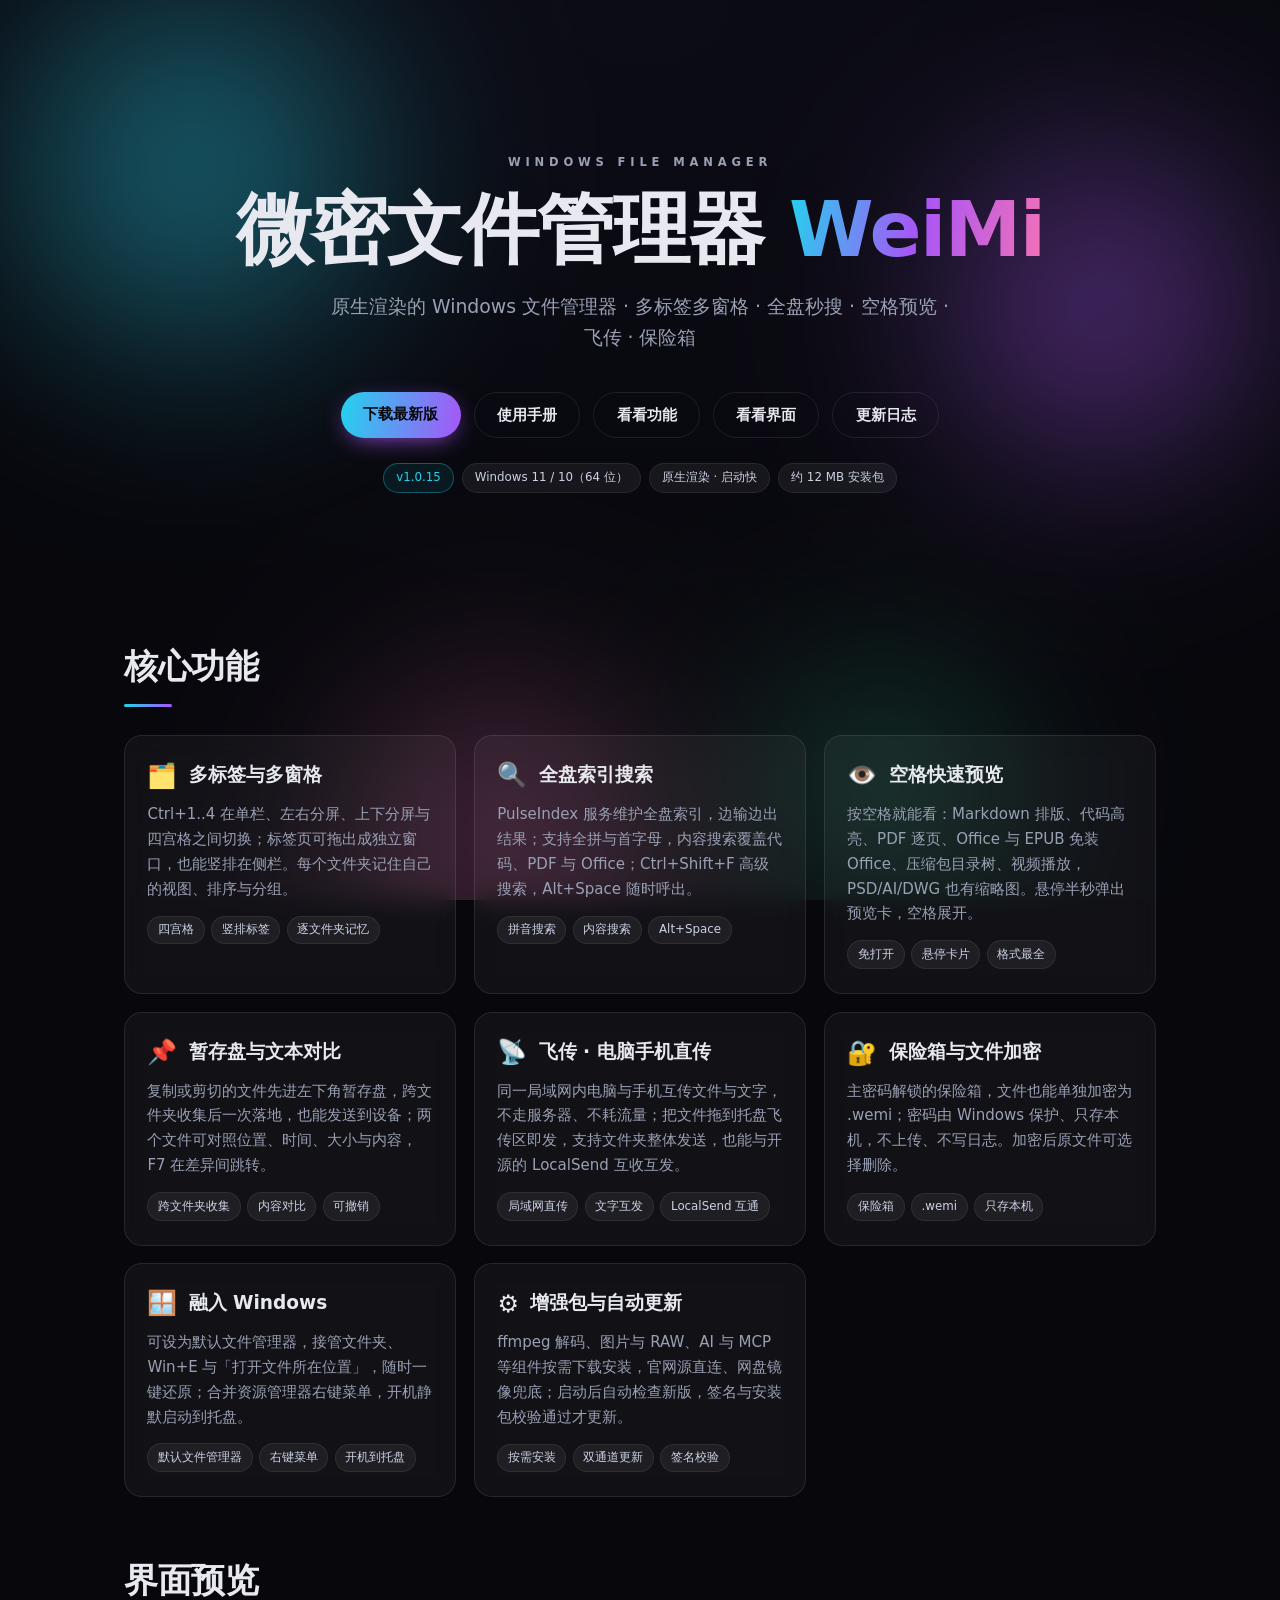
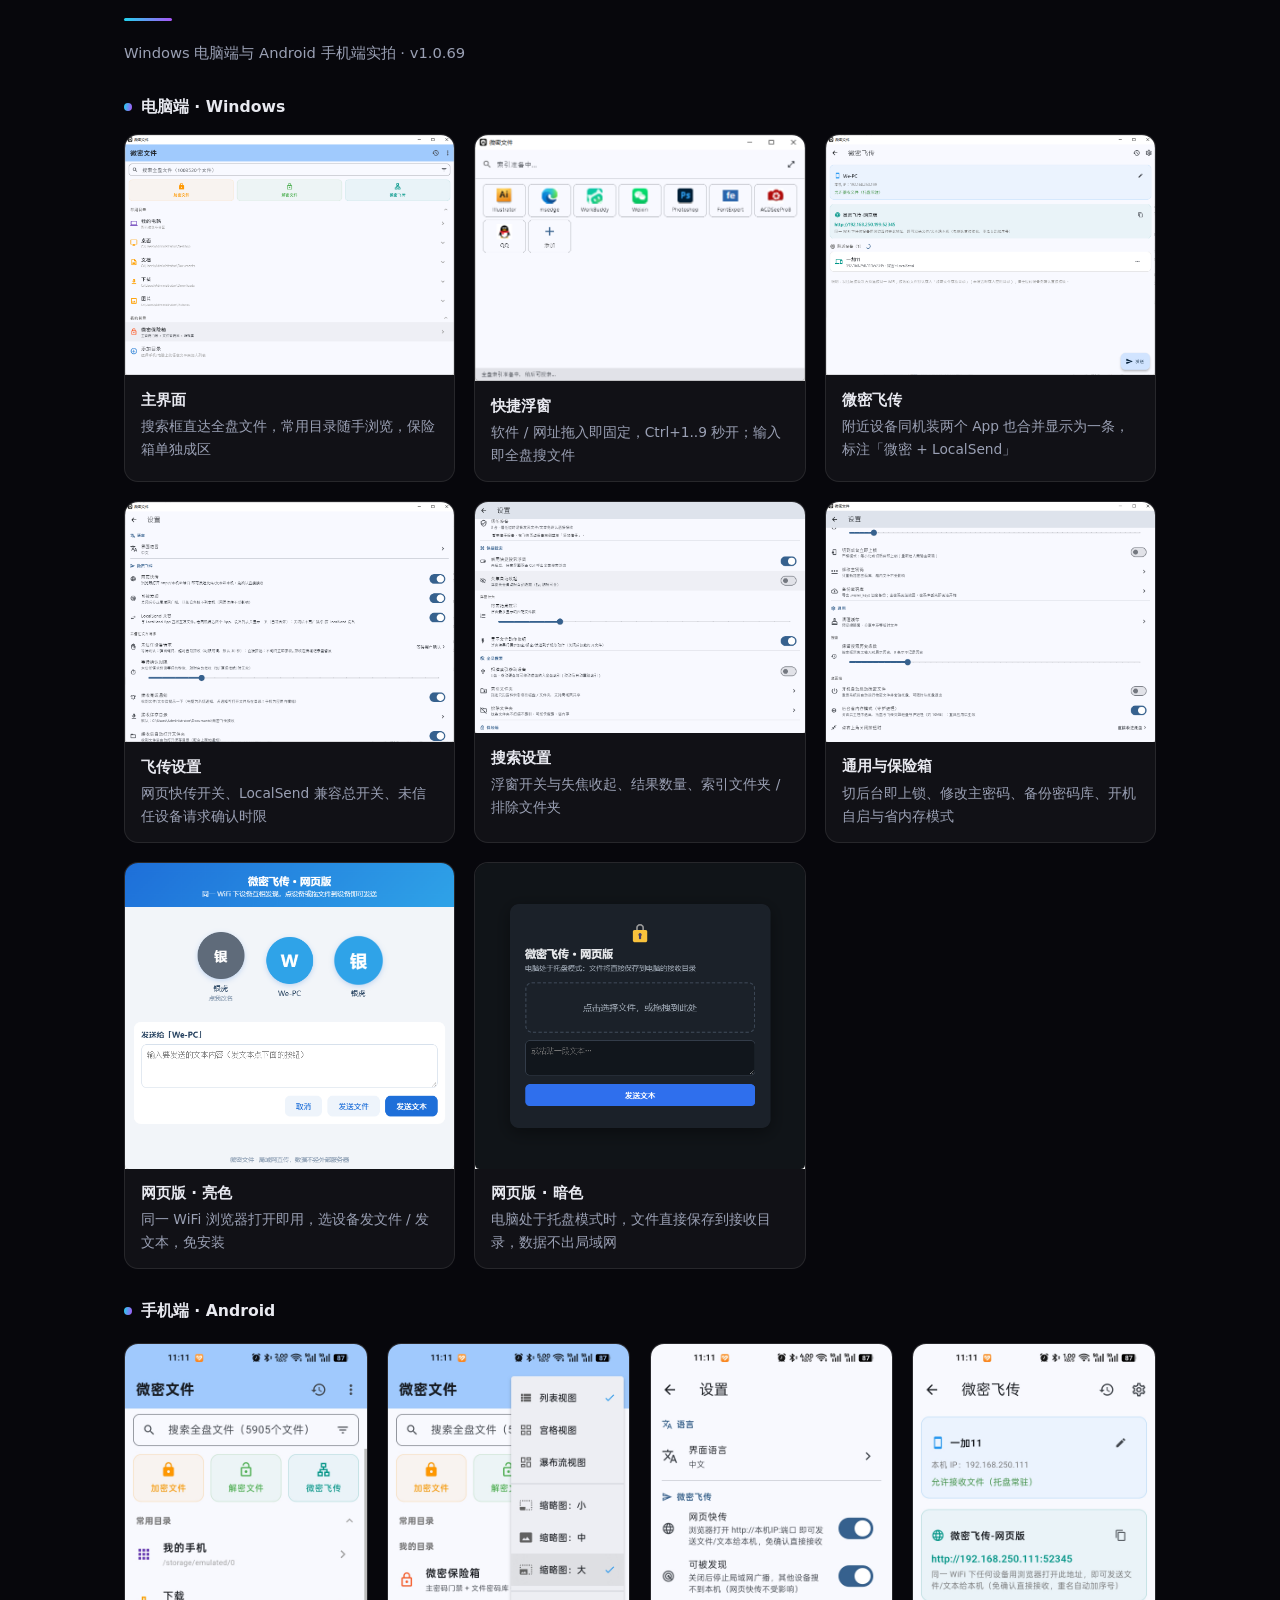
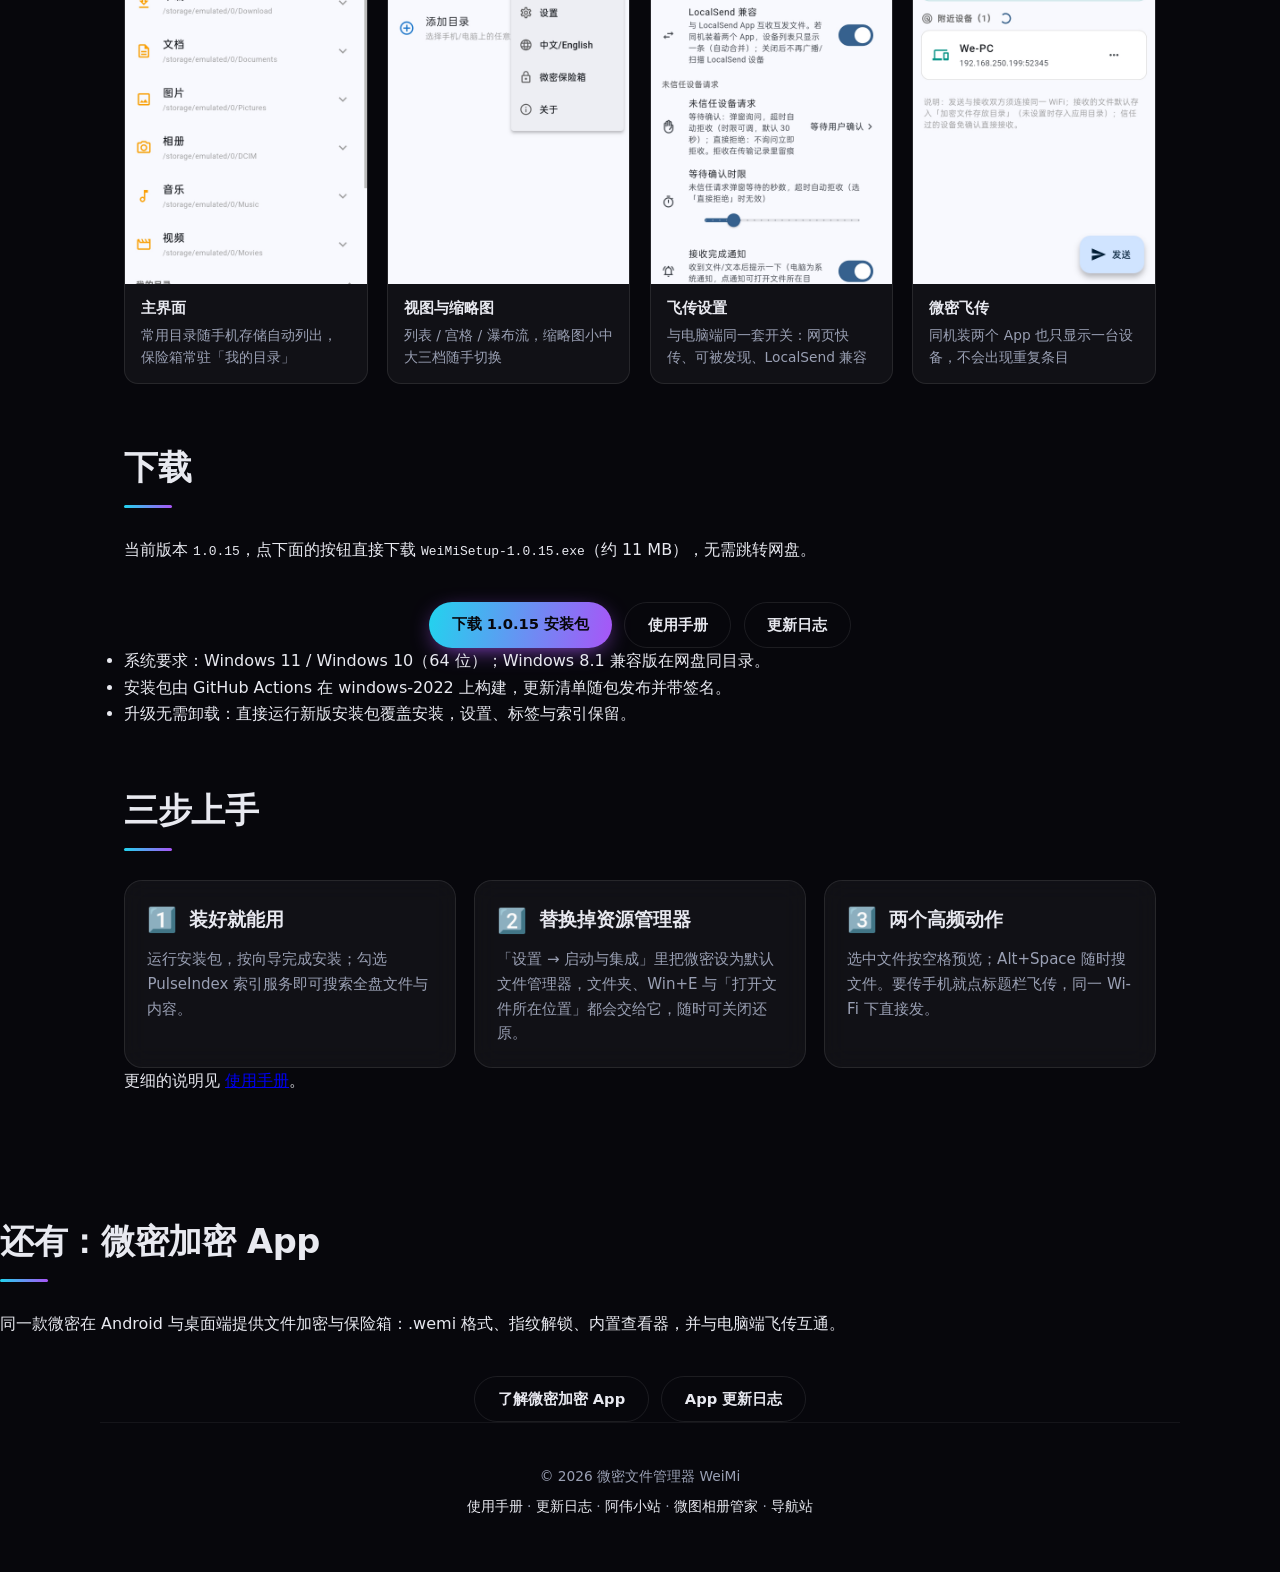
==== commit d5ec0220: "site: bump download to 1.0.15" ====
--- a/weimi/index.html
+++ b/weimi/index.html
@@ -378,7 +378,7 @@
       <a class="btn ghost" href="changelog.html">更新日志</a>
     </nav>
     <div class="badges">
-      <span class="badge hl">v1.0.14</span>
+      <span class="badge hl">v1.0.15</span>
       <span class="badge">Windows 11 / 10（64 位）</span>
       <span class="badge">原生渲染 · 启动快</span>
       <span class="badge">约 12 MB 安装包</span>
@@ -543,9 +543,9 @@
 
     <section id="download">
     <h2 class="section-title reveal">下载</h2>
-    <p class="reveal">当前版本 <code>1.0.14</code>，点下面的按钮直接下载 <code>WeiMiSetup-1.0.14.exe</code>（约 11 MB），无需跳转网盘。</p>
+    <p class="reveal">当前版本 <code>1.0.15</code>，点下面的按钮直接下载 <code>WeiMiSetup-1.0.15.exe</code>（约 11 MB），无需跳转网盘。</p>
     <div class="hero-links reveal">
-      <a class="btn" href="downloads/WeiMiSetup-1.0.14.exe" download>下载 1.0.14 安装包</a>
+      <a class="btn" href="downloads/WeiMiSetup-1.0.15.exe" download>下载 1.0.15 安装包</a>
       <a class="btn ghost" href="help.html">使用手册</a>
       <a class="btn ghost" href="changelog.html">更新日志</a>
     </div>
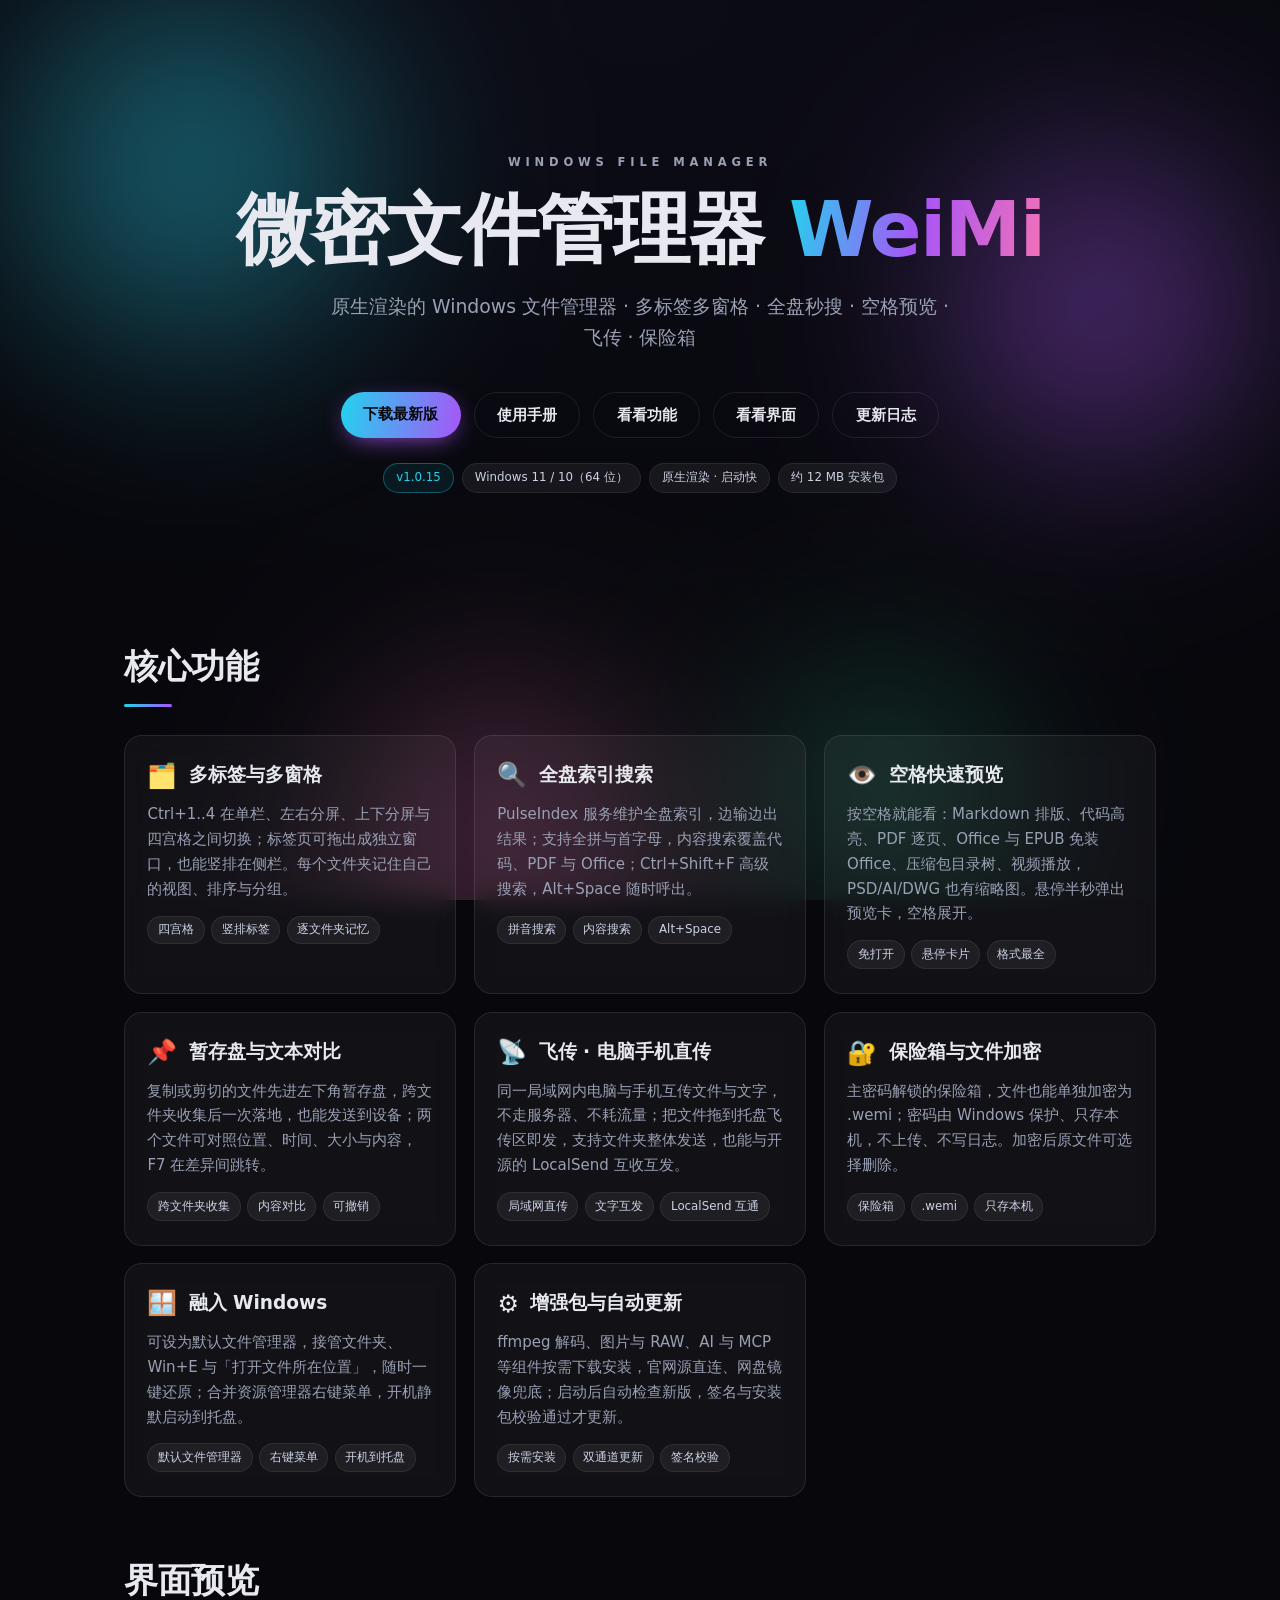
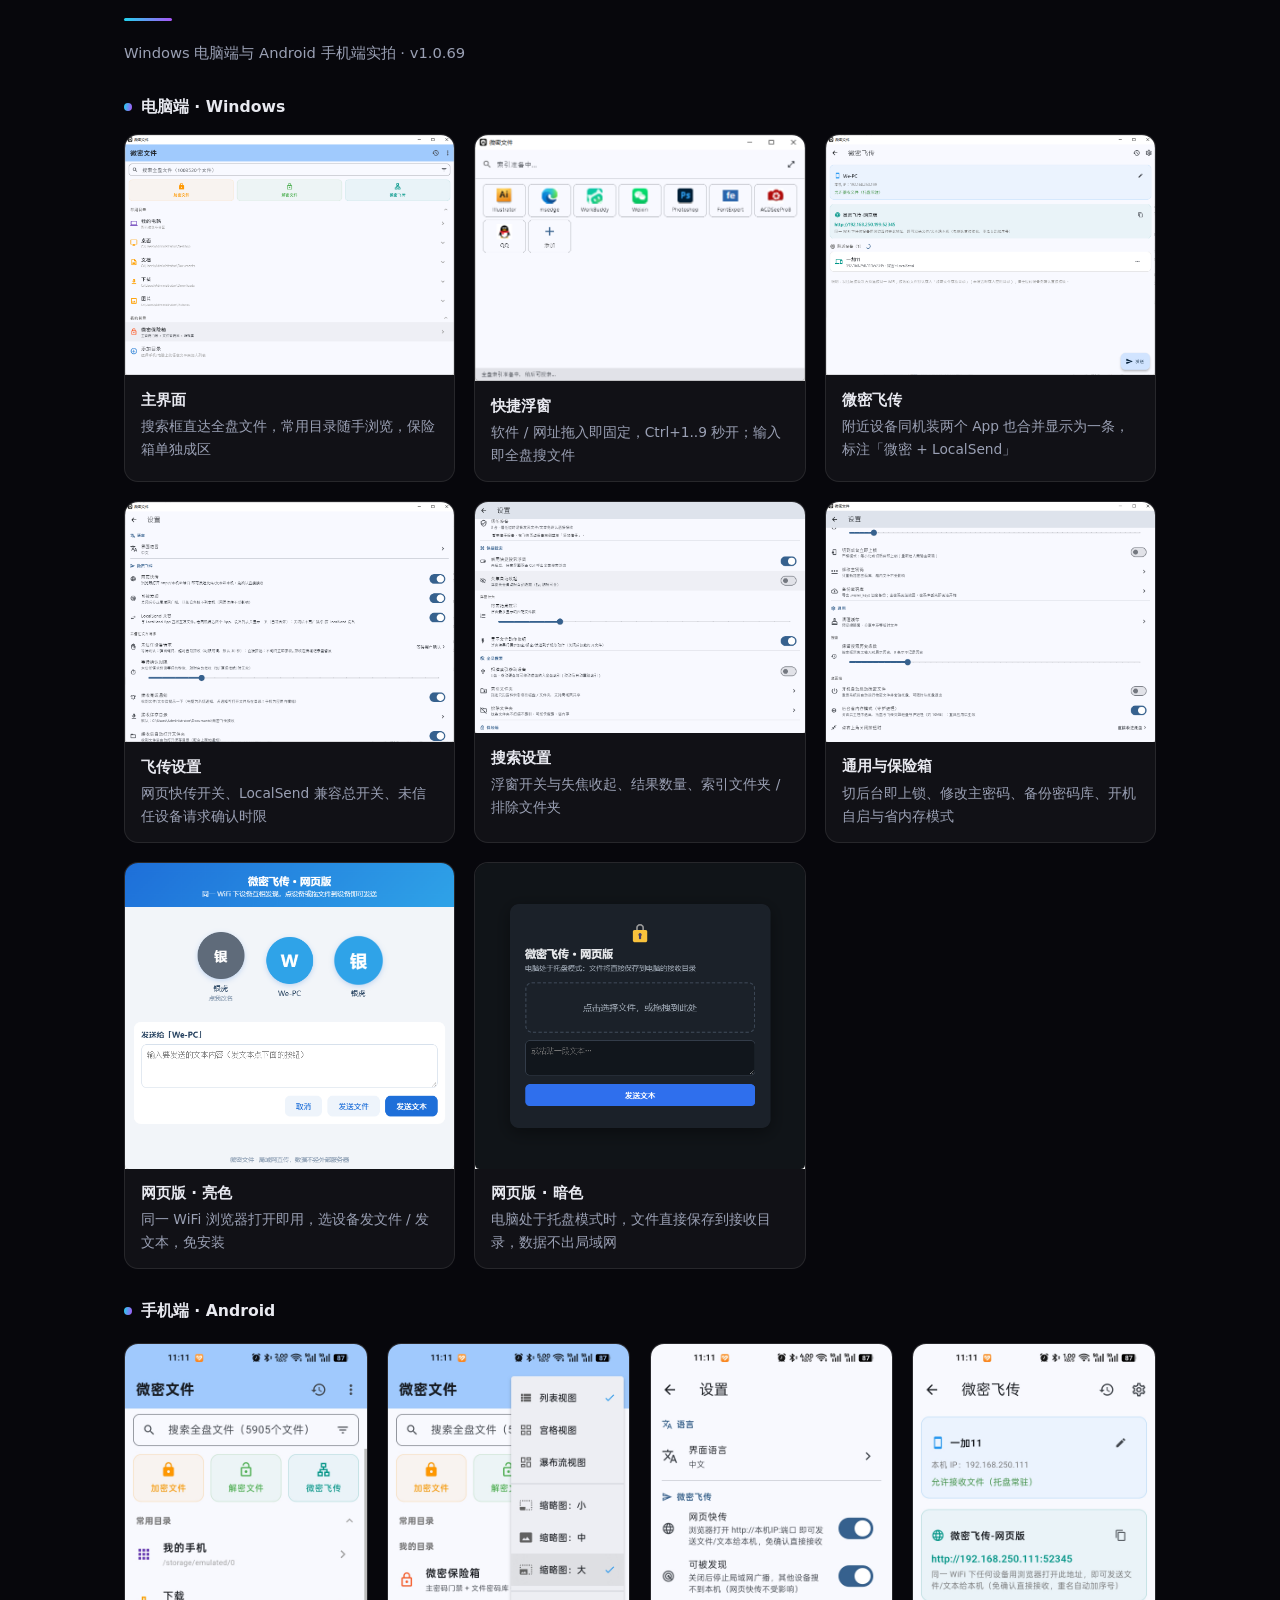
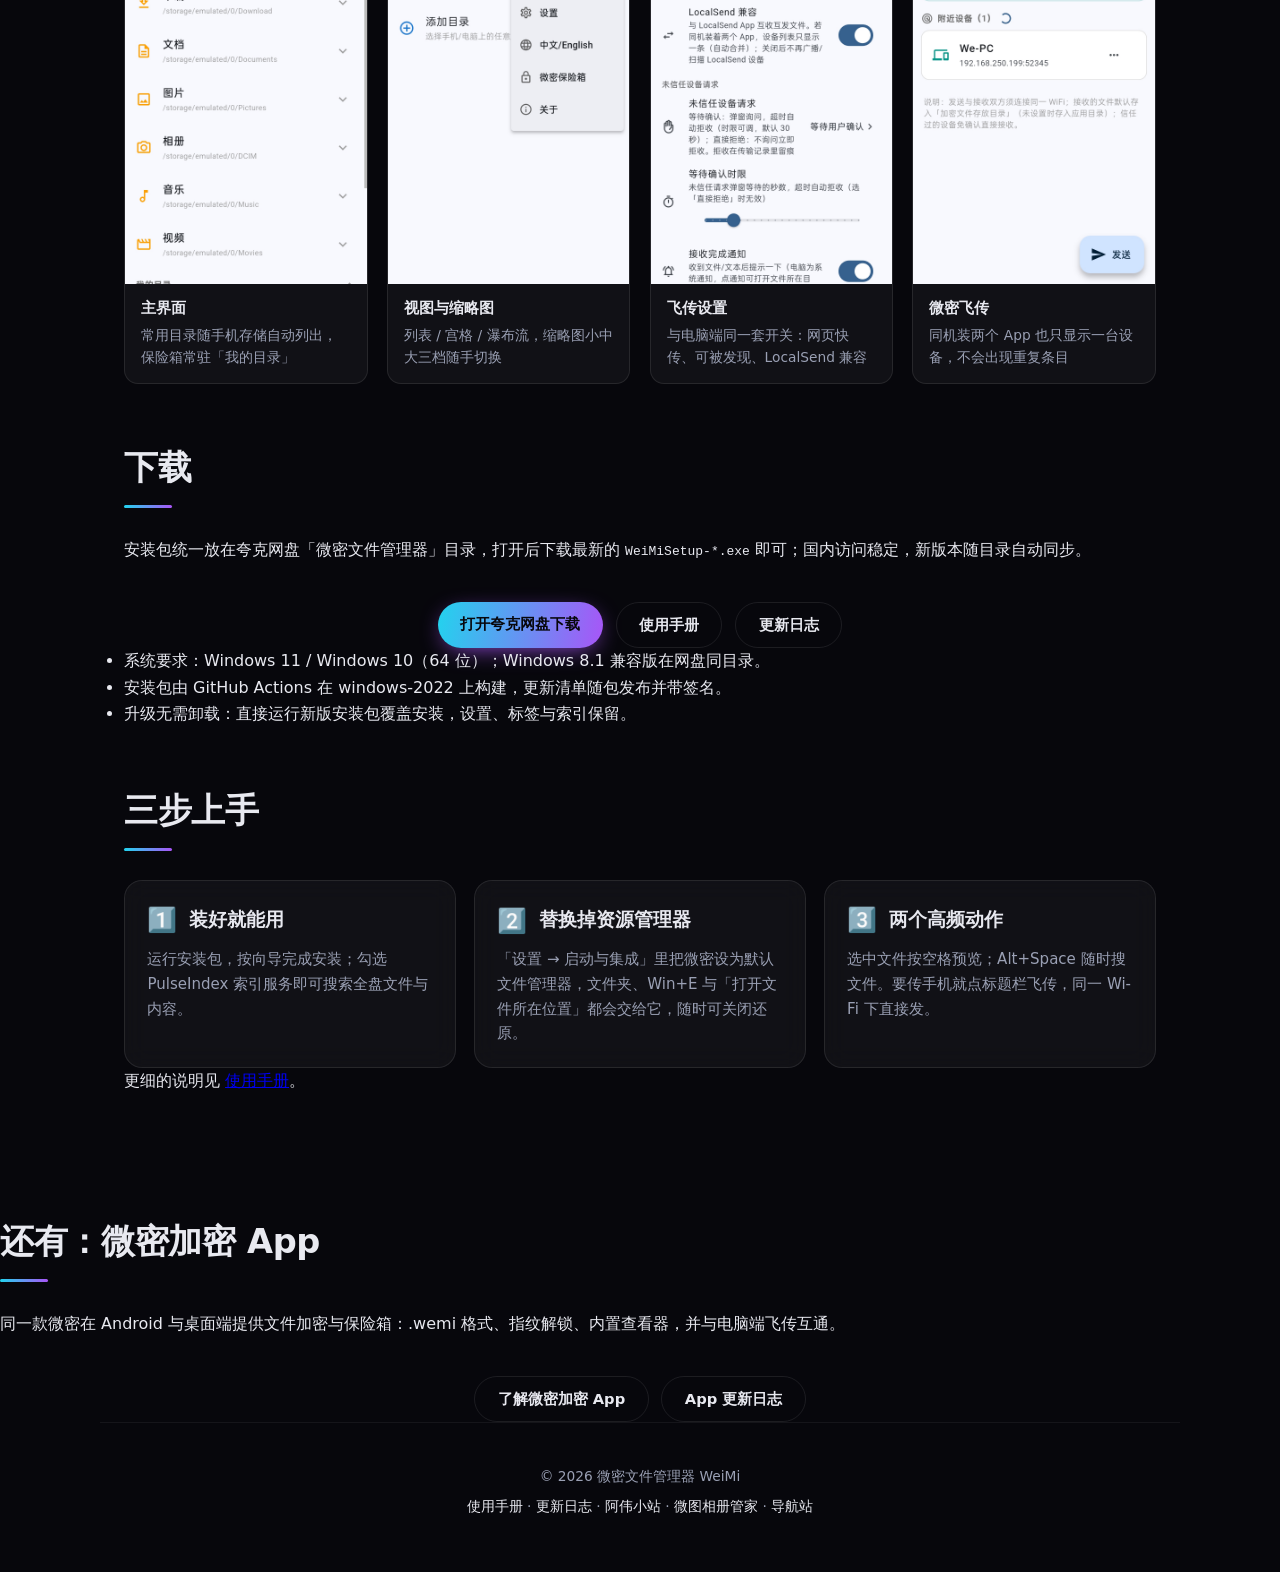
==== commit 21e54e42: "site: download button -> Quark WeiMi File Manager folder (no direct exe)" ====
--- a/weimi/index.html
+++ b/weimi/index.html
@@ -543,9 +543,9 @@
 
     <section id="download">
     <h2 class="section-title reveal">下载</h2>
-    <p class="reveal">当前版本 <code>1.0.15</code>，点下面的按钮直接下载 <code>WeiMiSetup-1.0.15.exe</code>（约 11 MB），无需跳转网盘。</p>
+    <p class="reveal">安装包统一放在夸克网盘「微密文件管理器」目录，打开后下载最新的 <code>WeiMiSetup-*.exe</code> 即可；国内访问稳定，新版本随目录自动同步。</p>
     <div class="hero-links reveal">
-      <a class="btn" href="downloads/WeiMiSetup-1.0.15.exe" download>下载 1.0.15 安装包</a>
+      <a class="btn" href="https://pan.quark.cn/s/4b4783273dbc" target="_blank" rel="noopener">打开夸克网盘下载</a>
       <a class="btn ghost" href="help.html">使用手册</a>
       <a class="btn ghost" href="changelog.html">更新日志</a>
     </div>
